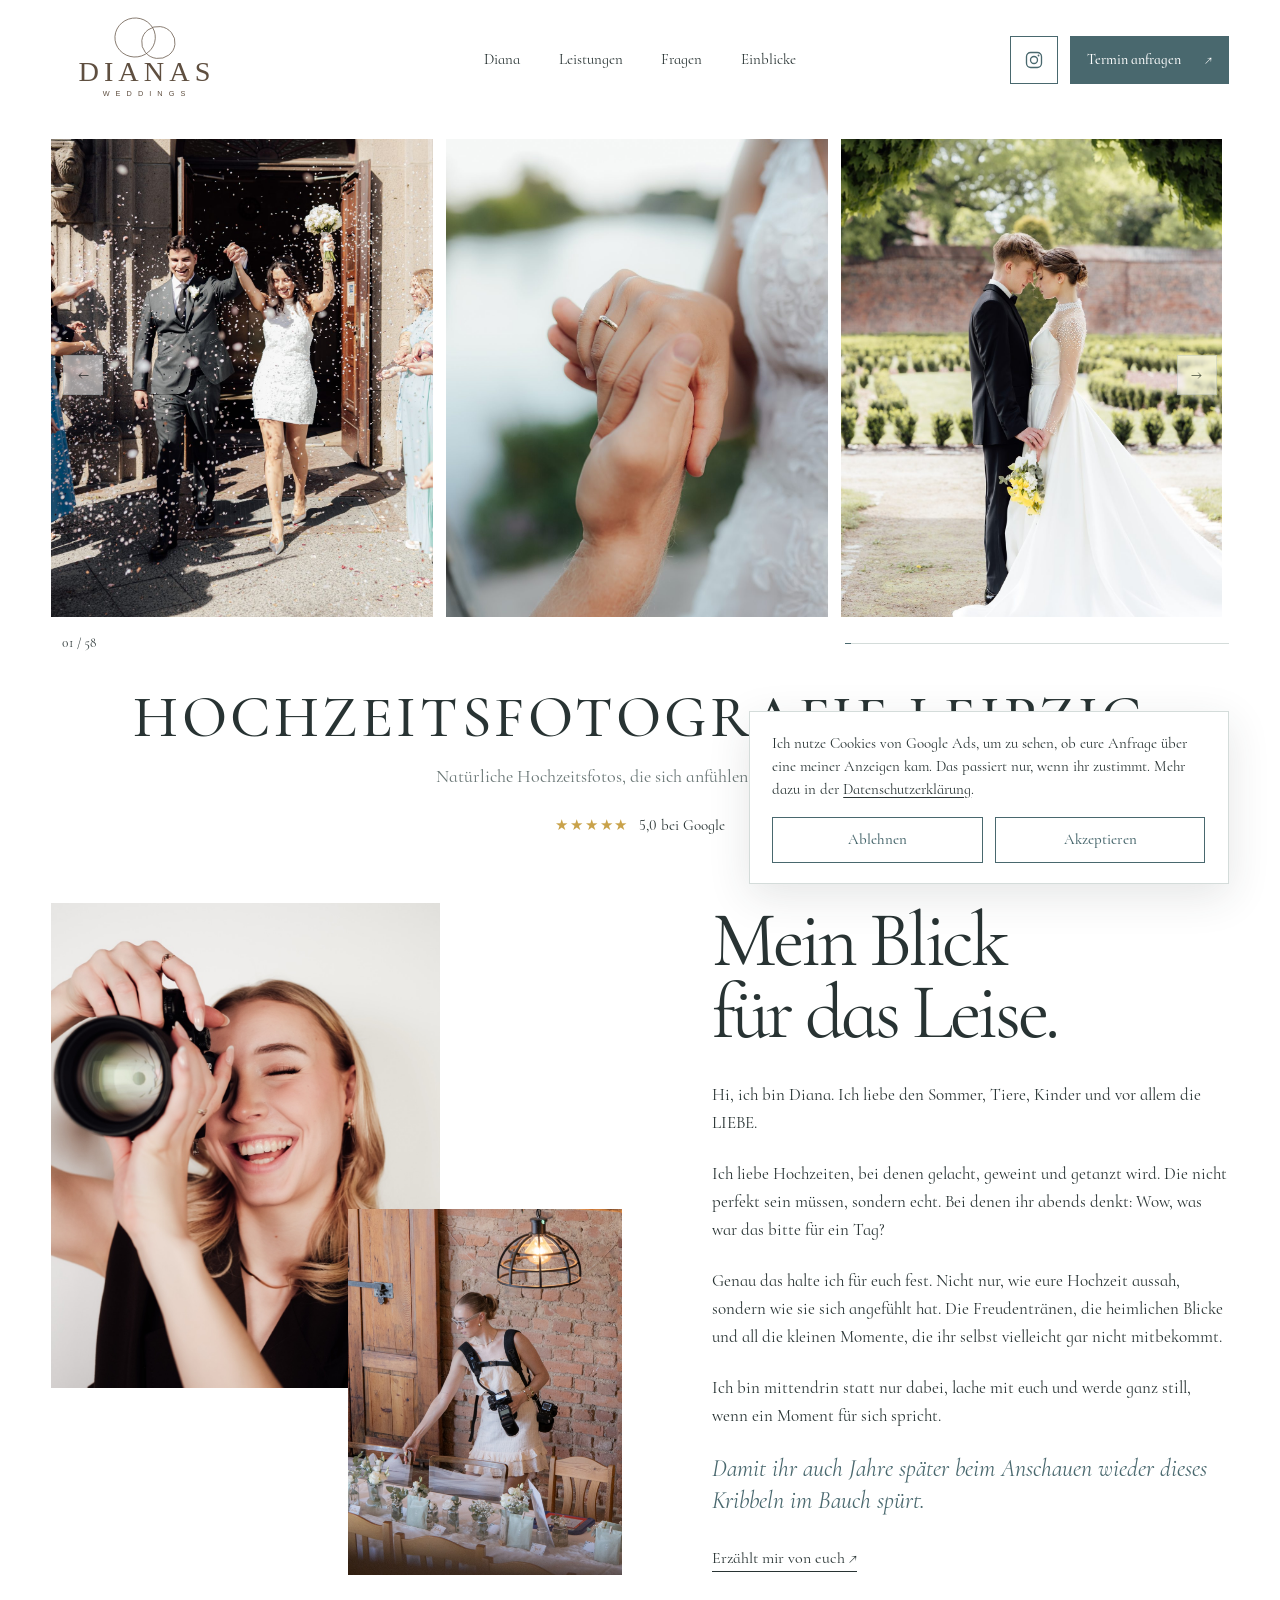
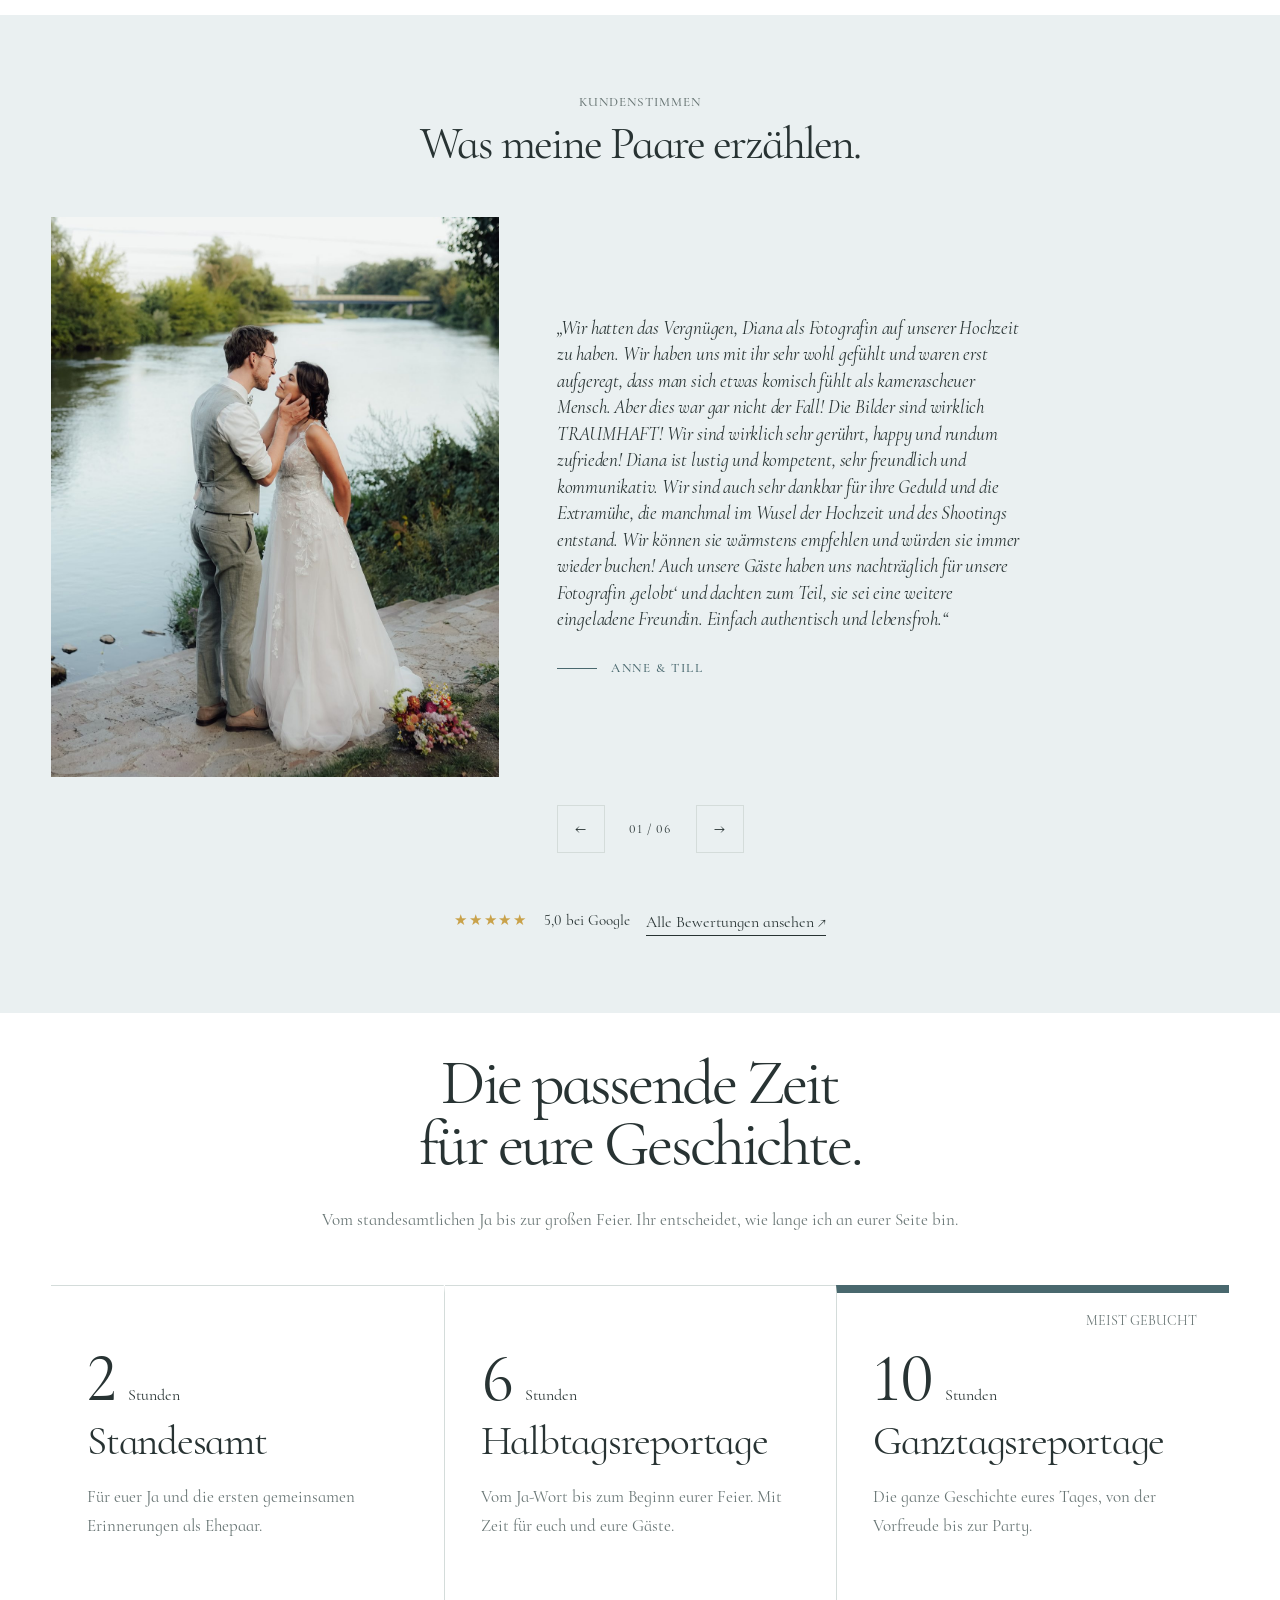
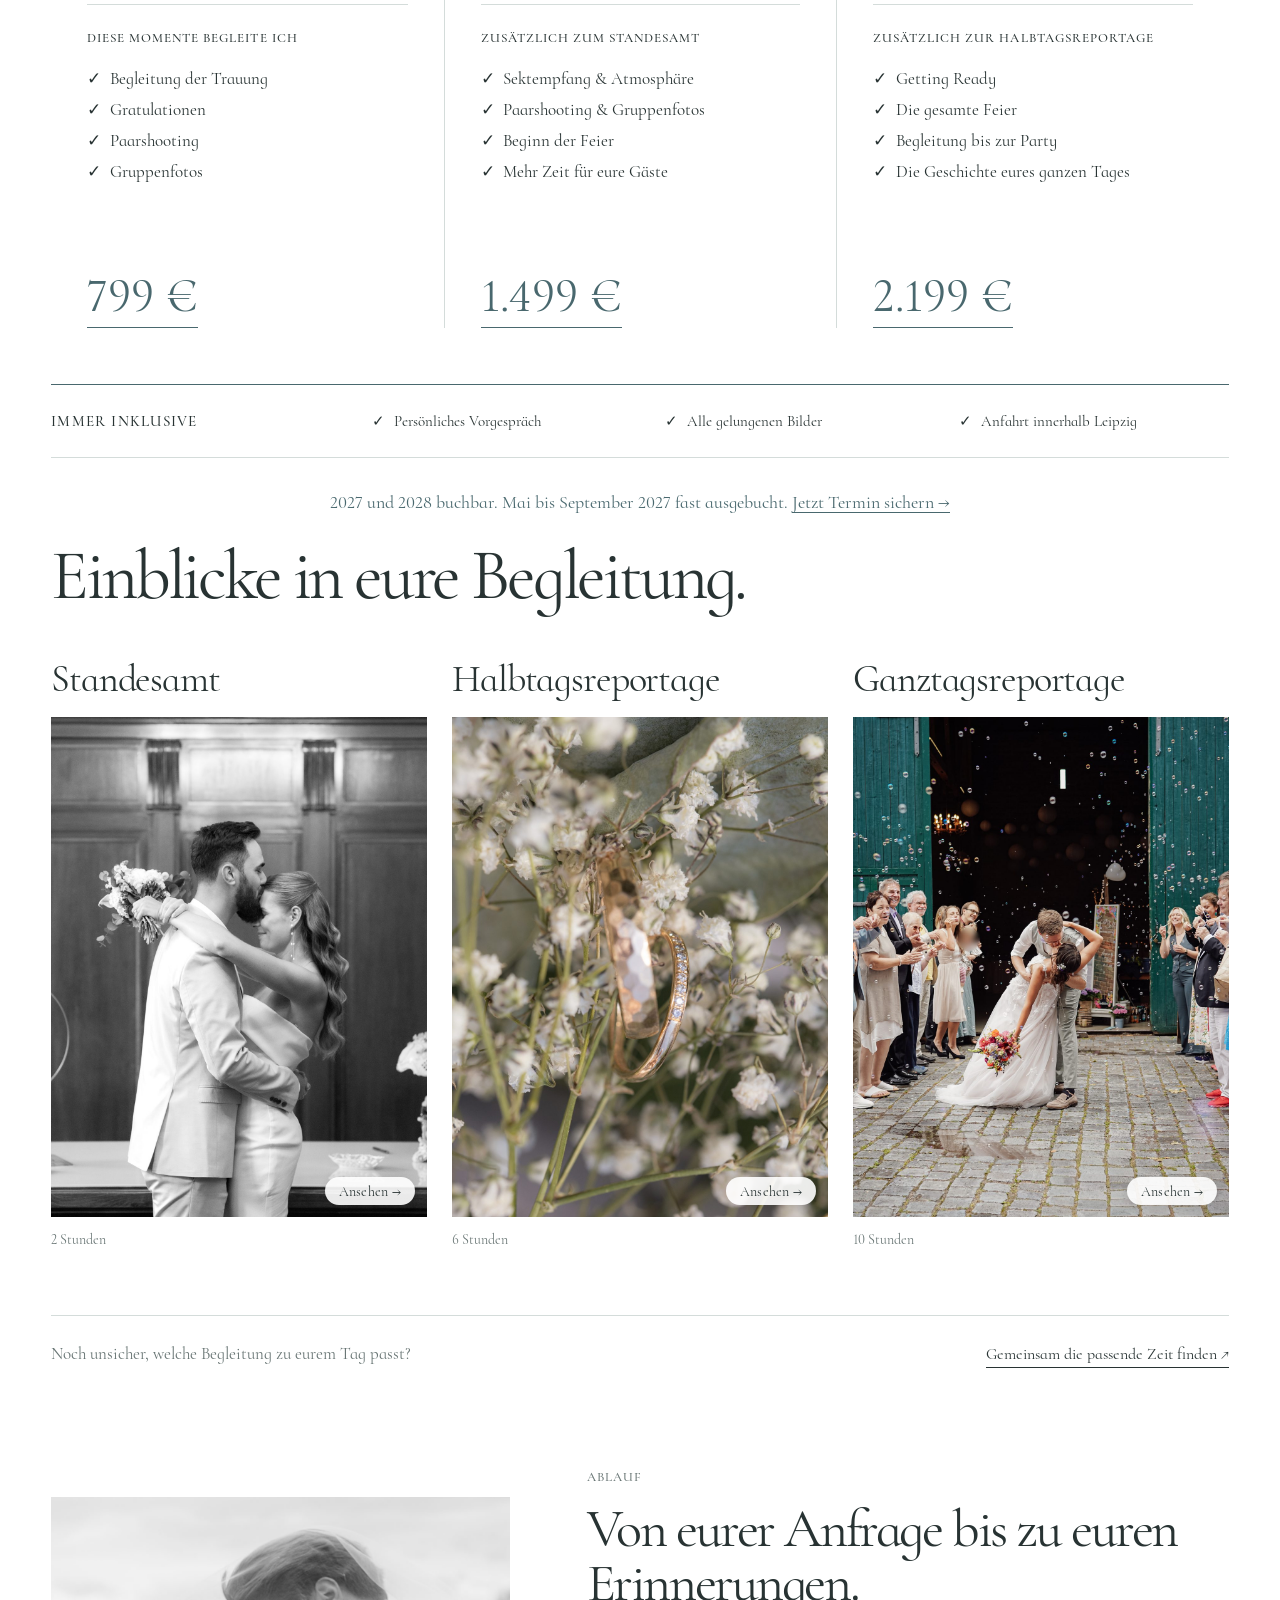
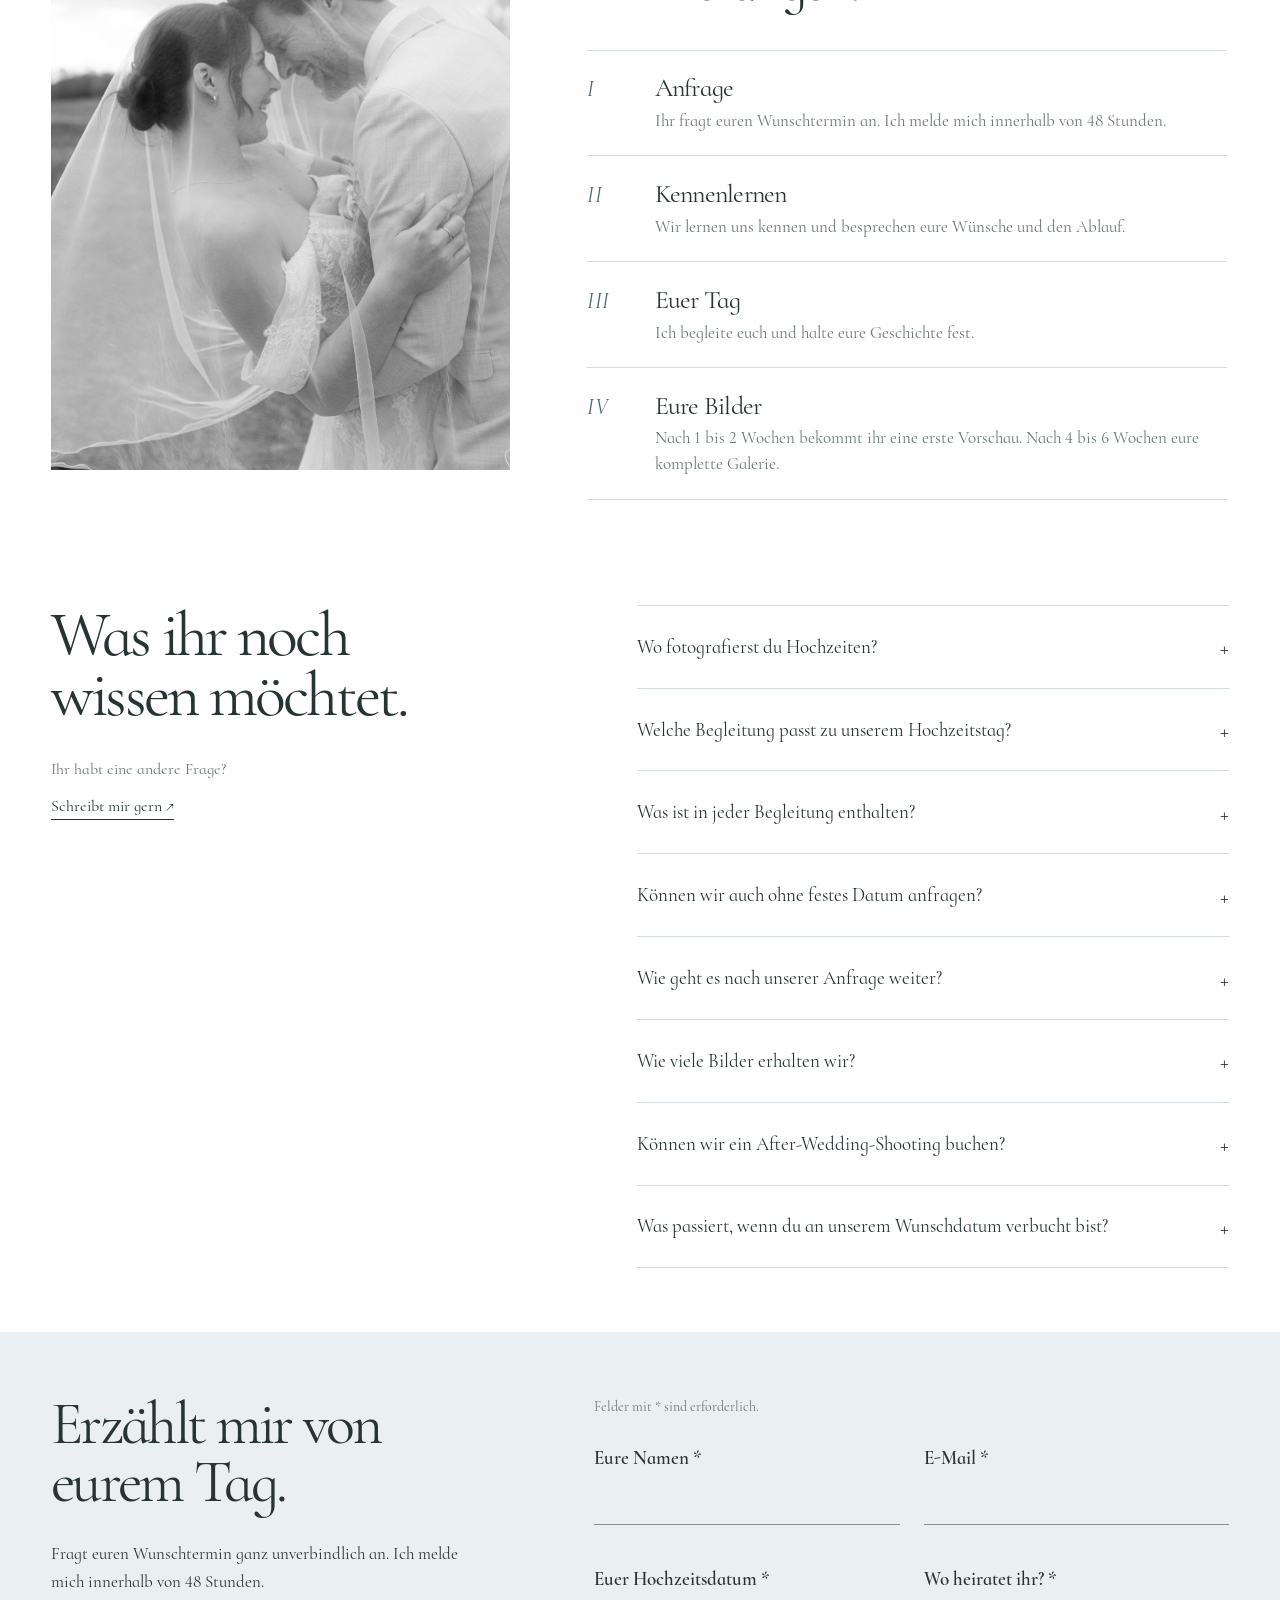
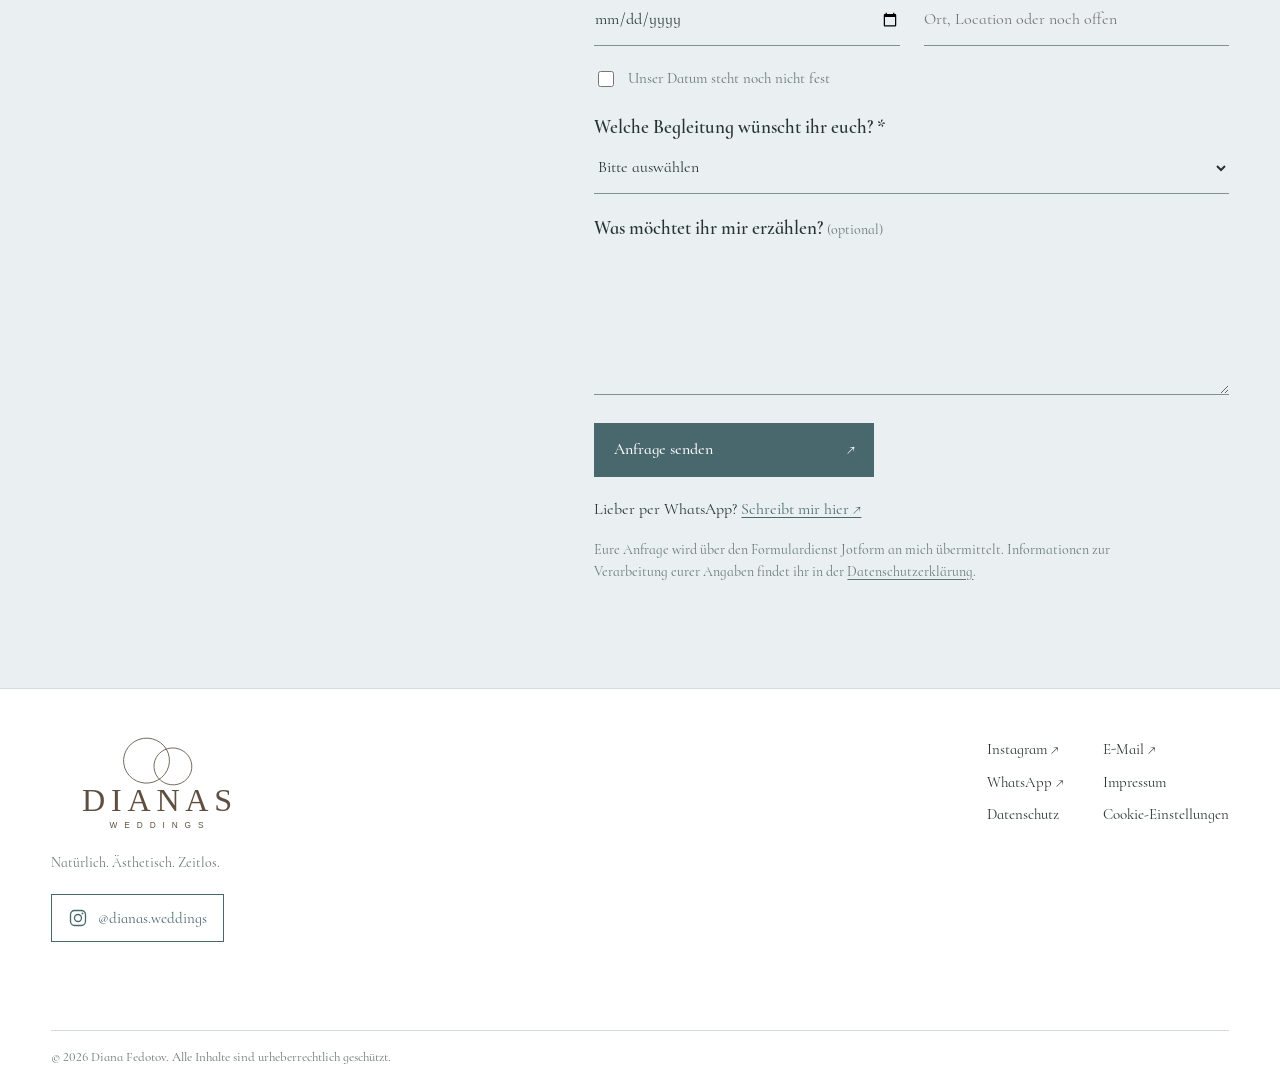
==== index.html @ 4764c7bb "Neuer Bereich: Ablauf in vier Schritten mit Foto Co-Authored-By: Claude Opus 5.5 <noreply@anthropic." ====
<!doctype html>
<html lang="de">
  <head>
    <meta charset="UTF-8" />
    <meta name="viewport" content="width=device-width, initial-scale=1.0" />
    <meta
      name="description"
      content="Hochzeitsfotografin in Leipzig: natürliche, emotionale Hochzeitsreportagen vom Standesamt bis zur Ganztagsbegleitung. Jetzt freien Termin anfragen."
    />
    <meta name="theme-color" content="#ffffff" />
    <title>Dianas Weddings | Hochzeitsfotografie Leipzig</title>
    <link rel="canonical" href="https://dianasweddings.de/" />
    <meta property="og:type" content="website" />
    <meta property="og:locale" content="de_DE" />
    <meta property="og:site_name" content="Dianas Weddings" />
    <meta property="og:title" content="Dianas Weddings | Hochzeitsfotografie Leipzig" />
    <meta property="og:description" content="Hochzeitsfotografin in Leipzig: natürliche, emotionale Hochzeitsreportagen vom Standesamt bis zur Ganztagsbegleitung. Jetzt freien Termin anfragen." />
    <meta property="og:url" content="https://dianasweddings.de/" />
    <meta property="og:image" content="https://dianasweddings.de/Samples/web/vorschau-diana-kamera.jpg" />
    <meta property="og:image:width" content="1066" />
    <meta property="og:image:height" content="1066" />
    <meta property="og:image:alt" content="Diana lachend mit ihrer Kamera" />
    <link rel="icon" type="image/png" href="favicon.png" />
    <link rel="preload" href="fonts/CormorantInfant-Regular.woff2" as="font" type="font/woff2" crossorigin />
    <link rel="stylesheet" href="styles.css?v=20261112-14" />
    <script src="consent.js?v=20261019-1" defer></script>
    <script src="script.js?v=20261020-1" defer></script>
    <script type="application/ld+json">
      {
        "@context": "https://schema.org",
        "@type": "ProfessionalService",
        "name": "Dianas Weddings",
        "description": "Hochzeitsfotografie in Leipzig, deutschlandweit und europaweit",
        "url": "https://dianasweddings.de/",
        "image": "https://dianasweddings.de/Samples/web/vorschau-diana-kamera.jpg",
        "logo": "https://dianasweddings.de/logo-dianas-weddings.png",
        "priceRange": "799 € – 2.199 €",
        "areaServed": [
          { "@type": "City", "name": "Leipzig" },
          { "@type": "Country", "name": "Deutschland" }
        ],
        "address": { "@type": "PostalAddress", "addressLocality": "Leipzig", "addressCountry": "DE" },
        "sameAs": ["https://www.instagram.com/dianas.weddings/", "https://maps.google.com/?cid=4846413904863420435"]
      }
    </script>
  </head>
  <body>
    <a class="skip-link" href="#main">Zum Inhalt springen</a>

    <header class="site-header" data-header>
      <a class="wordmark" href="#start" aria-label="Dianas Weddings, Startseite">
        <img class="brand-logo" src="logo-dianas.svg?v=20260918-2" alt="Dianas Weddings" />
      </a>

      <nav class="desktop-nav" aria-label="Hauptnavigation">
        <a href="#diana">Diana</a>
        <a href="#begleitung">Leistungen</a>
        <a href="#fragen">Fragen</a>
        <a href="#einblicke">Einblicke</a>
      </nav>

      <div class="header-actions">
        <a class="instagram-button" href="https://www.instagram.com/dianas.weddings/" target="_blank" rel="noreferrer" aria-label="Dianas Weddings auf Instagram">
          <svg viewBox="0 0 24 24" width="20" height="20" aria-hidden="true" focusable="false"><rect x="3" y="3" width="18" height="18" rx="5" fill="none" stroke="currentColor" stroke-width="1.6"/><circle cx="12" cy="12" r="4.2" fill="none" stroke="currentColor" stroke-width="1.6"/><circle cx="17.4" cy="6.6" r="1.1" fill="currentColor"/></svg>
        </a>
        <a class="header-cta" href="#anfrage">Termin anfragen <span aria-hidden="true">↗</span></a>
      </div>

      <button
        class="menu-toggle"
        type="button"
        aria-expanded="false"
        aria-controls="mobile-menu"
        data-menu-toggle
      >
        <span class="menu-toggle__label">Menü</span>
        <span class="menu-toggle__icon" aria-hidden="true"></span>
      </button>

      <nav class="mobile-menu" id="mobile-menu" aria-label="Mobile Navigation" data-mobile-menu>
        <a href="#diana">Diana</a>
        <a href="#begleitung">Leistungen</a>
        <a href="#fragen">Fragen</a>
        <a href="#einblicke">Einblicke</a>
        <a href="#anfrage">Termin anfragen</a>
        <a class="instagram-button instagram-button--menu" href="https://www.instagram.com/dianas.weddings/" target="_blank" rel="noreferrer">
          <svg viewBox="0 0 24 24" width="20" height="20" aria-hidden="true" focusable="false"><rect x="3" y="3" width="18" height="18" rx="5" fill="none" stroke="currentColor" stroke-width="1.6"/><circle cx="12" cy="12" r="4.2" fill="none" stroke="currentColor" stroke-width="1.6"/><circle cx="17.4" cy="6.6" r="1.1" fill="currentColor"/></svg>
          <span>Instagram</span>
        </a>
      </nav>
    </header>

    <main id="main">
      <section class="portfolio-intro section" id="start" aria-labelledby="page-title">
        <div
          class="portfolio-slider"
          id="fotografien"
          role="region"
          aria-roledescription="Karussell"
          aria-label="Ausgewählte Hochzeitsreportagen"
          data-slider
        >
          <p class="sr-only" id="portfolio-instructions">
            Die Galerie läuft automatisch und kann mit Trackpad, Maus oder Wischgeste horizontal bewegt werden.
          </p>
          <div class="portfolio-track" tabindex="0" aria-describedby="portfolio-instructions" data-slider-track>
            <article class="portfolio-slide" aria-label="1 von 58" data-slide>
              <img
                class="site-image"
                src="Samples/web/DSC00597.jpg"
                alt="Ein Brautpaar läuft lachend durch einen Konfettiregen"
                width="1200"
                height="1800"
                fetchpriority="high"
              />
            </article>

            <article class="portfolio-slide" aria-label="2 von 58" data-slide>
              <img
                class="site-image"
                src="Samples/web/DSC05236.jpg"
                alt="Ein Brautpaar hält sich am Fluss an den Händen"
                width="1200"
                height="1800"
                loading="lazy"
              />
            </article>

            <article class="portfolio-slide" aria-label="3 von 58" data-slide>
              <img
                class="site-image"
                src="Samples/web/_DSC2449-7.jpg"
                alt="Ein Brautpaar lehnt Stirn an Stirn in einem Schlossgarten"
                width="1200"
                height="1800"
                loading="lazy"
              />
            </article>

            <article class="portfolio-slide" aria-label="4 von 58" data-slide>
              <img
                class="site-image"
                src="Samples/web/DSC00811-4.jpg"
                alt="Ein Bräutigam steckt seiner Braut den Ring an"
                width="1200"
                height="1800"
                loading="lazy"
              />
            </article>

            <article class="portfolio-slide" aria-label="5 von 58" data-slide>
              <img
                class="site-image"
                src="Samples/web/DSC03450.jpg"
                alt="Brautstrauß, Schuhe, Ringe und Papeterie sind liebevoll arrangiert"
                width="1200"
                height="1800"
                loading="lazy"
              />
            </article>

            <article class="portfolio-slide" aria-label="6 von 58" data-slide>
              <img
                class="site-image"
                src="Samples/web/DSC05108-5.jpg"
                alt="Ein Brautpaar küsst sich unter dem Schleier"
                width="675"
                height="1013"
                loading="lazy"
              />
            </article>

            <article class="portfolio-slide" aria-label="7 von 58" data-slide>
              <img
                class="site-image"
                src="Samples/web/DSC05496.jpg"
                alt="Eine gerührte Freundin umarmt das Brautpaar nach der Trauung"
                width="1200"
                height="1800"
                loading="lazy"
              />
            </article>

            <article class="portfolio-slide" aria-label="8 von 58" data-slide>
              <img
                class="site-image"
                src="Samples/web/_DSC2610-7.jpg"
                alt="Die Hände eines Brautpaars berühren sich vor einem grünen Garten"
                width="1800"
                height="1200"
                loading="lazy"
              />
            </article>

            <article class="portfolio-slide" aria-label="9 von 58" data-slide>
              <img
                class="site-image"
                src="Samples/web/DSC03006.jpg"
                alt="Ein Brautpaar küsst sich vor einer grünen Scheune zwischen Gästen und Seifenblasen"
                width="1200"
                height="1800"
                loading="lazy"
              />
            </article>

            <article class="portfolio-slide" aria-label="10 von 58" data-slide>
              <img
                class="site-image"
                src="Samples/web/DSC00693-4.jpg"
                alt="Eine Braut sitzt mit buntem Strauß am See vor einem kleinen Tempel"
                width="1200"
                height="1800"
                loading="lazy"
              />
            </article>

            <article class="portfolio-slide" aria-label="11 von 58" data-slide>
              <img
                class="site-image"
                src="Samples/web/DSC04681-2.jpg"
                alt="Ein Brautpaar umarmt sich innig im Trauzimmer"
                width="1200"
                height="1800"
                loading="lazy"
              />
            </article>

            <article class="portfolio-slide" aria-label="12 von 58" data-slide>
              <img
                class="site-image"
                src="Samples/web/DSC04805-5.jpg"
                alt="Ein Brautpaar ruht neben einem Flügel in einem hellen Saal"
                width="1200"
                height="1800"
                loading="lazy"
              />
            </article>

            <article class="portfolio-slide" aria-label="13 von 58" data-slide>
              <img
                class="site-image"
                src="Samples/web/DSC01222.jpg"
                alt="Die Hände eines Brautpaars mit Ringen und Brautstrauß"
                width="1200"
                height="1800"
                loading="lazy"
              />
            </article>

            <article class="portfolio-slide" aria-label="14 von 58" data-slide>
              <img
                class="site-image"
                src="Samples/web/DSC00547.jpg"
                alt="Ein Brautpaar kommt jubelnd die Treppe des Standesamts herunter"
                width="1200"
                height="1800"
                loading="lazy"
              />
            </article>

            <article class="portfolio-slide" aria-label="15 von 58" data-slide>
              <img
                class="site-image"
                src="Samples/web/DSC04592-2.jpg"
                alt="Die Ringschatulle in einer Glasschale"
                width="1200"
                height="1800"
                loading="lazy"
              />
            </article>

            <article class="portfolio-slide" aria-label="16 von 58" data-slide>
              <img
                class="site-image"
                src="Samples/web/20260724-DSC04468-3.jpg"
                alt="Eine Braut wartet lächelnd mit ihrem Strauß"
                width="1200"
                height="1800"
                loading="lazy"
              />
            </article>

            <article class="portfolio-slide" aria-label="17 von 58" data-slide>
              <img
                class="site-image"
                src="Samples/web/DSC01248.jpg"
                alt="Ein Brautpaar lacht sich Nase an Nase an"
                width="1200"
                height="1800"
                loading="lazy"
              />
            </article>

            <article class="portfolio-slide" aria-label="18 von 58" data-slide>
              <img
                class="site-image"
                src="Samples/web/20260724-DSC01009-7.jpg"
                alt="Ein Brautpaar tritt jubelnd aus dem Standesamt"
                width="1200"
                height="1800"
                loading="lazy"
              />
            </article>

            <article class="portfolio-slide" aria-label="19 von 58" data-slide>
              <img
                class="site-image"
                src="Samples/web/DSC06867.jpg"
                alt="Ein Bräutigam lacht, während ihm ein Gast die Fliege richtet"
                width="1200"
                height="1800"
                loading="lazy"
              />
            </article>

            <article class="portfolio-slide" aria-label="20 von 58" data-slide>
              <img
                class="site-image"
                src="Samples/web/DSC05578.jpg"
                alt="Freundinnen helfen der Braut beim Ankleiden"
                width="1200"
                height="1800"
                loading="lazy"
              />
            </article>

            <article class="portfolio-slide" aria-label="21 von 58" data-slide>
              <img
                class="site-image"
                src="Samples/web/DSC01163-9.jpg"
                alt="Eine Braut hält ihren Strauß hinter dem Rücken"
                width="1200"
                height="1800"
                loading="lazy"
              />
            </article>

            <article class="portfolio-slide" aria-label="22 von 58" data-slide>
              <img
                class="site-image"
                src="Samples/web/DSC05186.jpg"
                alt="Ein Brautpaar steht sich am Flussufer vertraut gegenüber"
                width="1200"
                height="1800"
                loading="lazy"
              />
            </article>

            <article class="portfolio-slide" aria-label="23 von 58" data-slide>
              <img
                class="site-image"
                src="Samples/web/DSC01071-3.jpg"
                alt="Die Hände eines Brautpaars mit Eheringen"
                width="1800"
                height="1200"
                loading="lazy"
              />
            </article>

            <article class="portfolio-slide" aria-label="24 von 58" data-slide>
              <img
                class="site-image"
                src="Samples/web/DSC00927-5.jpg"
                alt="Ein Brautpaar umarmt sich unter dem Schleier vor einem Schloss"
                width="1200"
                height="1800"
                loading="lazy"
              />
            </article>

            <article class="portfolio-slide" aria-label="25 von 58" data-slide>
              <img
                class="site-image"
                src="Samples/web/DSC05278.jpg"
                alt="Eine Braut umarmt ihren Bräutigam lachend von hinten"
                width="1200"
                height="1800"
                loading="lazy"
              />
            </article>

            <article class="portfolio-slide" aria-label="26 von 58" data-slide>
              <img
                class="site-image"
                src="Samples/web/DSC00765.jpg"
                alt="Eine Braut hält ihren weißen Rosenstrauß"
                width="1200"
                height="1800"
                loading="lazy"
              />
            </article>

            <article class="portfolio-slide" aria-label="27 von 58" data-slide>
              <img
                class="site-image"
                src="Samples/web/DSC05010.jpg"
                alt="Ein Brautpaar dreht sich lachend auf einer Wiese"
                width="1200"
                height="1800"
                loading="lazy"
              />
            </article>

            <article class="portfolio-slide" aria-label="28 von 58" data-slide>
              <img
                class="site-image"
                src="Samples/web/DSC04534-9.jpg"
                alt="Eine Braut hält ihren Blumenstrauß still unter dem Schleier"
                width="1200"
                height="1800"
                loading="lazy"
              />
            </article>

            <article class="portfolio-slide" aria-label="29 von 58" data-slide>
              <img
                class="site-image"
                src="Samples/web/DSC00616.jpg"
                alt="Ein Brautpaar küsst sich im Konfettiregen vor dem Standesamt"
                width="1200"
                height="1800"
                loading="lazy"
              />
            </article>

            <article class="portfolio-slide" aria-label="30 von 58" data-slide>
              <img
                class="site-image"
                src="Samples/web/0F9A8605.jpg"
                alt="Eheringe zwischen zarten Schleierkrautblüten"
                width="1200"
                height="1800"
                loading="lazy"
              />
            </article>

            <article class="portfolio-slide" aria-label="31 von 58" data-slide>
              <img
                class="site-image"
                src="Samples/web/DSC00975-2.jpg"
                alt="Ein Brautpaar kommt Hand in Hand eine Treppe herunter"
                width="1200"
                height="1800"
                loading="lazy"
              />
            </article>

            <article class="portfolio-slide" aria-label="32 von 58" data-slide>
              <img
                class="site-image"
                src="Samples/web/DSC05501.jpg"
                alt="Das Brautkleid hängt unter einer Pergola"
                width="1200"
                height="1800"
                loading="lazy"
              />
            </article>

            <article class="portfolio-slide" aria-label="33 von 58" data-slide>
              <img
                class="site-image"
                src="Samples/web/DSC04793-7.jpg"
                alt="Ein Brautpaar lehnt Rücken an Rücken am Fenster"
                width="1200"
                height="1800"
                loading="lazy"
              />
            </article>

            <article class="portfolio-slide" aria-label="34 von 58" data-slide>
              <img
                class="site-image"
                src="Samples/web/_DSC2409-5.jpg"
                alt="Eine Braut hält ihren gelben Strauß hinter dem Rücken des Bräutigams"
                width="1800"
                height="1200"
                loading="lazy"
              />
            </article>

            <article class="portfolio-slide" aria-label="35 von 58" data-slide>
              <img
                class="site-image"
                src="Samples/web/DSC03811.jpg"
                alt="Ein Brautpaar steht still inmitten vorbeilaufender Gäste"
                width="1200"
                height="1800"
                loading="lazy"
              />
            </article>

            <article class="portfolio-slide" aria-label="36 von 58" data-slide>
              <img
                class="site-image"
                src="Samples/web/DSC04681-2.jpg"
                alt="Die Braut betritt das Trauzimmer, der Bräutigam wartet"
                width="1200"
                height="1800"
                loading="lazy"
              />
            </article>

            <article class="portfolio-slide" aria-label="37 von 58" data-slide>
              <img
                class="site-image"
                src="Samples/web/DSC05224-7.jpg"
                alt="Ein Bräutigam hebt seine Braut zu einem Kuss hoch"
                width="1200"
                height="1800"
                loading="lazy"
              />
            </article>

            <article class="portfolio-slide" aria-label="38 von 58" data-slide>
              <img
                class="site-image"
                src="Samples/web/DSC00314.jpg"
                alt="Zwei Eheringe in einer Schatulle"
                width="1200"
                height="1800"
                loading="lazy"
              />
            </article>

            <article class="portfolio-slide" aria-label="39 von 58" data-slide>
              <img
                class="site-image"
                src="Samples/web/DSC05638.jpg"
                alt="Eine Braut betrachtet sich lächelnd im Spiegel"
                width="1200"
                height="1800"
                loading="lazy"
              />
            </article>

            <article class="portfolio-slide" aria-label="40 von 58" data-slide>
              <img
                class="site-image"
                src="Samples/web/DSC05521-9.jpg"
                alt="Ein Brautpaar läuft lachend über ein Feld"
                width="1200"
                height="1800"
                loading="lazy"
              />
            </article>

            <article class="portfolio-slide" aria-label="41 von 58" data-slide>
              <img
                class="site-image"
                src="Samples/web/DSC04549.jpg"
                alt="Ein Brautpaar liegt lachend zwischen Blumen"
                width="1200"
                height="1800"
                loading="lazy"
              />
            </article>

            <article class="portfolio-slide" aria-label="42 von 58" data-slide>
              <img
                class="site-image"
                src="Samples/web/DSC05332-6.jpg"
                alt="Ein weißer Brautstrauß in einer Vase auf dem Schleier"
                width="1200"
                height="1800"
                loading="lazy"
              />
            </article>

            <article class="portfolio-slide" aria-label="43 von 58" data-slide>
              <img
                class="site-image"
                src="Samples/web/_DSC2092-7.jpg"
                alt="Ein Brautpaar steht sich auf einer Schlossterrasse gegenüber"
                width="1200"
                height="1800"
                loading="lazy"
              />
            </article>

            <article class="portfolio-slide" aria-label="44 von 58" data-slide>
              <img
                class="site-image"
                src="Samples/web/DSC06101.jpg"
                alt="Liebevolle Details für die Braut auf einem Holztisch"
                width="1200"
                height="1800"
                loading="lazy"
              />
            </article>

            <article class="portfolio-slide" aria-label="45 von 58" data-slide>
              <img
                class="site-image"
                src="Samples/web/_DSC2237-2.jpg"
                alt="Ein Bräutigam lehnt lässig an einer Steinmauer"
                width="1200"
                height="1800"
                loading="lazy"
              />
            </article>

            <article class="portfolio-slide" aria-label="46 von 58" data-slide>
              <img
                class="site-image"
                src="Samples/web/_DSC2488-13.jpg"
                alt="Ein Brautpaar blickt vor einem Schloss in die Kamera"
                width="1200"
                height="1800"
                loading="lazy"
              />
            </article>

            <article class="portfolio-slide" aria-label="47 von 58" data-slide>
              <img
                class="site-image"
                src="Samples/web/DSC00354.jpg"
                alt="Ein Brautpaar verlässt Hand in Hand das Trauzimmer"
                width="1200"
                height="1800"
                loading="lazy"
              />
            </article>

            <article class="portfolio-slide" aria-label="48 von 58" data-slide>
              <img
                class="site-image"
                src="Samples/web/DSC04516-5.jpg"
                alt="Eine Braut steht still am Fenster eines hellen Saals"
                width="1200"
                height="1800"
                loading="lazy"
              />
            </article>

            <article class="portfolio-slide" aria-label="49 von 58" data-slide>
              <img
                class="site-image"
                src="Samples/web/DSC03006.jpg"
                alt="Ein Brautpaar küsst sich nachts im Kreis seiner Gäste und Wunderkerzen"
                width="1200"
                height="1800"
                loading="lazy"
              />
            </article>

            <article class="portfolio-slide" aria-label="50 von 58" data-slide>
              <img
                class="site-image"
                src="Samples/web/DSC01115.jpg"
                alt="Ein Brautpaar küsst sich, die Braut hält den Strauß in die Höhe"
                width="1200"
                height="1800"
                loading="lazy"
              />
            </article>

            <article class="portfolio-slide" aria-label="51 von 58" data-slide>
              <img
                class="site-image"
                src="Samples/web/DSC00954-10.jpg"
                alt="Ein Brautpaar blickt unter dem Schleier in die Kamera"
                width="1200"
                height="1800"
                loading="lazy"
              />
            </article>

            <article class="portfolio-slide" aria-label="52 von 58" data-slide>
              <img
                class="site-image"
                src="Samples/web/DSC05167-5.jpg"
                alt="Ein Bräutigam lächelt auf einer Wiese in die Kamera"
                width="1200"
                height="1800"
                loading="lazy"
              />
            </article>

            <article class="portfolio-slide" aria-label="53 von 58" data-slide>
              <img
                class="site-image"
                src="Samples/web/DSC05097.jpg"
                alt="Ein Bräutigam lässt seine Braut auf einer Wiese nach hinten sinken"
                width="1200"
                height="1800"
                loading="lazy"
              />
            </article>

            <article class="portfolio-slide" aria-label="54 von 58" data-slide>
              <img
                class="site-image"
                src="Samples/web/DSC02647-2.jpg"
                alt="Ein Bräutigam steckt seiner Braut den Ring an"
                width="1200"
                height="1800"
                loading="lazy"
              />
            </article>

            <article class="portfolio-slide" aria-label="55 von 58" data-slide>
              <img
                class="site-image"
                src="Samples/web/DSC00882.jpg"
                alt="Eine Braut feiert ausgelassen mit ihren Freundinnen"
                width="1200"
                height="1800"
                loading="lazy"
              />
            </article>

            <article class="portfolio-slide" aria-label="56 von 58" data-slide>
              <img
                class="site-image"
                src="Samples/web/DSC00428-3.jpg"
                alt="Eine Braut lehnt mit buntem Strauß lächelnd an einer Wand"
                width="1200"
                height="1800"
                loading="lazy"
              />
            </article>

            <article class="portfolio-slide" aria-label="57 von 58" data-slide>
              <img
                class="site-image"
                src="Samples/web/DSC05308.jpg"
                alt="Ein Brautpaar küsst sich vor einer Lichterwand"
                width="1200"
                height="1800"
                loading="lazy"
              />
            </article>

            <article class="portfolio-slide" aria-label="58 von 58" data-slide>
              <img
                class="site-image"
                src="Samples/web/DSC05468-8.jpg"
                alt="Ein Brautpaar lehnt Stirn an Stirn unter dem Schleier"
                width="1200"
                height="1800"
                loading="lazy"
              />
            </article>
          </div>

          <div class="slider-meta">
            <div class="slider-controls">
              <button type="button" aria-label="Vorheriges Bild" data-slider-prev>←</button>
              <span data-slider-count>01 / 58</span>
              <button type="button" aria-label="Nächstes Bild" data-slider-next>→</button>
            </div>
            <div class="slider-progress" aria-hidden="true"><span data-slider-progress></span></div>
          </div>
        </div>

        <div class="portfolio-intro__row">
          <h1 id="page-title">Hochzeitsfotografie Leipzig</h1>
          <p class="portfolio-intro__lead">Natürliche Hochzeitsfotos, die sich anfühlen wie euer Tag.</p>
          <div class="portfolio-intro__actions">
            <a class="portfolio-intro__rating" href="https://maps.google.com/?cid=4846413904863420435" target="_blank" rel="noopener">
              <span class="testimonials__stars" aria-hidden="true">★★★★★</span>
              <span>5,0 bei Google</span>
            </a>
          </div>
        </div>
      </section>

      <section class="about section" id="diana" aria-labelledby="about-title">
        <div class="about__images" aria-label="Diana bei ihrer Arbeit">
          <figure class="about__portrait">
            <img
              class="site-image"
              src="Samples/web/diana-kamera.jpg"
              alt="Diana lacht hinter ihrer Kamera"
              width="1066"
              height="1600"
              loading="lazy"
            />
          </figure>
          <figure class="about__moment">
            <img
              class="site-image"
              src="Samples/web/0F9A8510.jpg"
              alt="Diana arbeitet mit zwei Kameras an einer Hochzeitstafel"
              width="1066"
              height="1600"
              loading="lazy"
            />
          </figure>
        </div>

        <div class="about__copy">
          <h2 id="about-title">Mein Blick<br />für&nbsp;das&nbsp;Leise.</h2>
          <p>
            Hi, ich bin Diana. Ich liebe den Sommer, Tiere, Kinder und vor allem die LIEBE.
          </p>
          <p>
            Ich liebe Hochzeiten, bei denen gelacht, geweint und getanzt wird. Die nicht perfekt sein müssen, sondern echt. Bei denen ihr abends denkt: Wow, was war das bitte für ein Tag?
          </p>
          <p>
            Genau das halte ich für euch fest. Nicht nur, wie eure Hochzeit aussah, sondern wie sie sich angefühlt hat. Die Freudentränen, die heimlichen Blicke und all die kleinen Momente, die ihr selbst vielleicht gar nicht mitbekommt.
          </p>
          <p>
            Ich bin mittendrin statt nur dabei, lache mit euch und werde ganz still, wenn ein Moment für sich spricht.
          </p>
          <p class="about__highlight">
            Damit ihr auch Jahre später beim Anschauen wieder dieses Kribbeln im Bauch spürt.
          </p>
          <a class="text-link" href="#anfrage">Erzählt mir von euch ↗</a>
        </div>
      </section>

      <section class="testimonials" aria-labelledby="testimonials-title" data-testimonials>
        <div class="testimonials__heading">
          <p class="eyebrow">Kundenstimmen</p>
          <h2 id="testimonials-title">Was meine Paare erzählen.</h2>
        </div>

        <div class="testimonial-stage" aria-live="polite">
          <blockquote class="testimonial is-active" data-testimonial>
            <img class="testimonial__image testimonial__image--bottom" src="Samples/web/DSC05186.jpg" alt="Anne und Till an ihrem Hochzeitstag am Fluss" width="1066" height="1600" loading="lazy" />
            <div class="testimonial__copy">
              <p>
                „Wir hatten das Vergnügen, Diana als Fotografin auf unserer Hochzeit zu haben. Wir haben uns mit ihr sehr wohl gefühlt und waren erst aufgeregt, dass man sich etwas komisch fühlt als kamerascheuer Mensch. Aber dies war gar nicht der Fall! Die Bilder sind wirklich TRAUMHAFT! Wir sind wirklich sehr gerührt, happy und rundum zufrieden! Diana ist lustig und kompetent, sehr freundlich und kommunikativ. Wir sind auch sehr dankbar für ihre Geduld und die Extramühe, die manchmal im Wusel der Hochzeit und des Shootings entstand. Wir können sie wärmstens empfehlen und würden sie immer wieder buchen! Auch unsere Gäste haben uns nachträglich für unsere Fotografin ‚gelobt‘ und dachten zum Teil, sie sei eine weitere eingeladene Freundin. Einfach authentisch und lebensfroh.“
              </p>
              <footer>
                <strong>Anne &amp; Till</strong>
              </footer>
            </div>
          </blockquote>

          <blockquote class="testimonial" data-testimonial hidden>
            <img class="testimonial__image" src="Samples/web/sandra-marco-kuss.jpg" alt="Sandra und Marco küssen sich vor dem Eingang, die Braut hält den Strauß in die Luft" width="1200" height="1800" loading="lazy" />
            <div class="testimonial__copy">
              <p>
                „Diana hat unsere standesamtliche Trauung im letzten Sommer begleitet. Angefangen vom ‚Getting Ready‘ von mir und meiner Mama und dem ‚First Look‘ mit Oma und Papa (hier hatten wir beim Fotos ansehen Tränen in den Augen – die Emotionen wurden perfekt eingefangen) war Diana unglaublich professionell und nimmt mit ihrer ruhigen und unfassbar lieben Art selbst der nervösesten Braut die Aufregung. Bei der anschließenden Trauung und dem Sektempfang war Diana sehr aufmerksam, aber dennoch zurückhaltend, so dass man kaum bemerkte, dass sie da war. Das Paarshooting war der perfekte Abschluss, wobei wir im Vorfeld eigene Wünsche einbringen konnten, Diana währenddessen aber noch viele tolle Ideen hatte, so dass wir wunderschöne und rundum gelungene Hochzeitsfotos haben.“
              </p>
              <footer>
                <strong>Sandra &amp; Marco</strong>
              </footer>
            </div>
          </blockquote>

          <blockquote class="testimonial" data-testimonial hidden>
            <img class="testimonial__image" src="Samples/web/katrin-dirk-tanz.jpg" alt="Katrin und Dirk tanzen zwischen weißen Säulen im Park" width="1200" height="1800" loading="lazy" />
            <div class="testimonial__copy">
              <p>
                „Wir sind sehr glücklich, dass wir Diana als unsere Hochzeitsfotografin gefunden haben und hätten uns keine bessere Begleitung wünschen können. Sie war professionell, hielt sich dezent im Hintergrund und war dennoch in den richtigen Momenten immer zur Stelle. Jedes wichtige Detail wurde liebevoll festgehalten. Sie hat beim Hochzeitsshooting eine unglaublich entspannte Atmosphäre geschaffen, sodass wir uns vor der Kamera sofort wohlgefühlt haben. Die Bilder sind wunderschön, authentisch und fangen die Emotionen unseres Tages perfekt ein und haben unsere Erwartungen übertroffen, absolute Herzensempfehlung! Vielen Dank für diese wundervollen Erinnerungen, liebe Diana!“
              </p>
              <footer>
                <strong>Katrin &amp; Dirk</strong>
              </footer>
            </div>
          </blockquote>

          <blockquote class="testimonial" data-testimonial hidden>
            <img class="testimonial__image" src="Samples/web/isabel-florian-ringe.jpg" alt="Hände von Isabel und Florian mit Eheringen auf dem Brautstrauß" width="1200" height="1800" loading="lazy" />
            <div class="testimonial__copy">
              <p>
                „Wir sind unglaublich glücklich, dass wir unsere Hochzeitsfotografin an unserem großen Tag an unserer Seite hatten! Von der ersten Kontaktaufnahme bis zur Übergabe der wunderschönen Bilder war alles absolut professionell, herzlich und unkompliziert. Sie hat es geschafft, die besonderen Momente ganz natürlich einzufangen – von den kleinen emotionalen Augenblicken bis hin zur ausgelassenen Stimmung mit unseren Gästen. Die Fotos sind wunderschön geworden und lassen uns unseren Hochzeitstag jedes Mal aufs Neue erleben. Vielen Dank für deine tolle Arbeit, deine Ruhe und dein Gespür für die richtigen Momente. Wir würden dich jederzeit wieder buchen und können dich von Herzen weiterempfehlen!“
              </p>
              <footer>
                <strong>Isabel &amp; Florian</strong>
              </footer>
            </div>
          </blockquote>

          <blockquote class="testimonial" data-testimonial hidden>
            <img class="testimonial__image testimonial__image--bottom" src="Samples/web/vi-fionn-brunnen.jpg" alt="Vi und Fionn vor einer Wasserfontäne im Park" width="1200" height="1800" loading="lazy" />
            <div class="testimonial__copy">
              <p>
                „Super tolle und liebevolle Fotografin. Mein Mann und ich haben sie als unsere Hochzeitsfotografin gebucht und wir sind super zufrieden mit den Ergebnissen. Sie ist unglaublich talentiert darin, die richtigen Momente einzufangen, und auch kooperativ in Bezug auf individuelle Vorstellungen. Ich kann sie nur weiterempfehlen.“
              </p>
              <footer>
                <strong>Vi &amp; Fionn</strong>
              </footer>
            </div>
          </blockquote>

          <blockquote class="testimonial" data-testimonial hidden>
            <img class="testimonial__image" src="Samples/web/anne-nico-stuehle.jpg" alt="Weiße Stühle und Herzluftballons bei der freien Trauung von Anne und Nico" width="1200" height="1800" loading="lazy" />
            <div class="testimonial__copy">
              <p>
                „Eine ganz sympathische, tolle Fotografin. Sie hat unseren besonderen Tag mit ihrer ruhigen und sympathischen Art professionell begleitet. Die Fotos sind sehr, sehr schön geworden und wir können sie nur weiterempfehlen.“
              </p>
              <footer>
                <strong>Anne &amp; Nico</strong>
              </footer>
            </div>
          </blockquote>

          <div class="testimonial-controls">
            <button type="button" aria-label="Vorherige Kundenstimme" data-testimonial-prev>←</button>
            <span data-testimonial-count>01 / 06</span>
            <button type="button" aria-label="Nächste Kundenstimme" data-testimonial-next>→</button>
          </div>
        </div>

        <p class="testimonials__google">
          <span class="testimonials__stars" aria-hidden="true">★★★★★</span>
          <span>5,0 bei Google</span>
          <a class="text-link" href="https://maps.google.com/?cid=4846413904863420435" target="_blank" rel="noopener">Alle Bewertungen ansehen ↗</a>
        </p>
      </section>

      <section class="packages section" aria-labelledby="packages-title">
        <div class="section-heading section-heading--centered">
          <h2 id="packages-title">Die passende Zeit<br />für eure Geschichte.</h2>
          <p>Vom standesamtlichen Ja bis zur großen Feier. Ihr entscheidet, wie lange ich an eurer Seite bin.</p>
        </div>

        <div class="package-grid" id="begleitung">
          <article class="package">
            <div class="package__hours"><strong>2</strong><span>Stunden</span></div>
            <h3>Standesamt</h3>
            <p>Für euer Ja und die ersten gemeinsamen Erinnerungen als Ehepaar.</p>
            <p class="package__scope">Diese Momente begleite ich</p>
            <ul>
              <li>Begleitung der Trauung</li>
              <li>Gratulationen</li>
              <li>Paarshooting</li>
              <li>Gruppenfotos</li>
            </ul>
            <p class="package__price">799 €</p>
          </article>

          <article class="package">
            <div class="package__hours"><strong>6</strong><span>Stunden</span></div>
            <h3>Halbtags&shy;reportage</h3>
            <p>Vom Ja-Wort bis zum Beginn eurer Feier. Mit Zeit für euch und eure Gäste.</p>
            <p class="package__scope">Zusätzlich zum Standesamt</p>
            <ul>
              <li>Sektempfang &amp; Atmosphäre</li>
              <li>Paarshooting &amp; Gruppenfotos</li>
              <li>Beginn der Feier</li>
              <li>Mehr Zeit für eure Gäste</li>
            </ul>
            <p class="package__price">1.499 €</p>
          </article>

          <article class="package package--featured">
            <p class="package__label">Meist gebucht</p>
            <div class="package__hours"><strong>10</strong><span>Stunden</span></div>
            <h3>Ganztags&shy;reportage</h3>
            <p>Die ganze Geschichte eures Tages, von der Vorfreude bis zur Party.</p>
            <p class="package__scope">Zusätzlich zur Halbtagsreportage</p>
            <ul>
              <li>Getting Ready</li>
              <li>Die gesamte Feier</li>
              <li>Begleitung bis zur Party</li>
              <li>Die Geschichte eures ganzen Tages</li>
            </ul>
            <p class="package__price">2.199 €</p>
          </article>
        </div>

        <div class="packages__included" aria-label="Leistungen, die in jeder Begleitung enthalten sind">
          <strong>Immer inklusive</strong>
          <span>Persönliches Vorgespräch</span>
          <span>Alle gelungenen Bilder</span>
          <span>Anfahrt innerhalb Leipzig</span>
        </div>

        <p class="packages__availability">
          2027 und 2028 buchbar. Mai bis September&nbsp;2027 fast ausgebucht.
          <a href="#anfrage">Jetzt Termin sichern&nbsp;→</a>
        </p>

      </section>

      <section class="reportage-teasers section" id="einblicke" aria-labelledby="reportage-teasers-title">
        <div class="reportage-teasers__heading">
          <h2 id="reportage-teasers-title">Einblicke in eure Begleitung.</h2>
        </div>

        <div class="reportage-teasers__grid">
          <a class="reportage-teaser" href="einblicke.html#standesamt">
            <h3>Standesamt</h3>
            <span class="reportage-teaser__media">
              <img
                src="Samples/web/DSC04681-2.jpg"
                alt="Einblick in eine zweistündige standesamtliche Hochzeitsbegleitung"
                width="1200"
                height="1800"
                loading="lazy"
              />
              <span class="reportage-teaser__more" aria-hidden="true">Ansehen →</span>
            </span>
            <small>2 Stunden</small>
          </a>

          <a class="reportage-teaser" href="einblicke.html#halbtag">
            <h3>Halbtagsreportage</h3>
            <span class="reportage-teaser__media">
              <img
                src="Samples/web/0F9A8605.jpg"
                alt="Eheringe zwischen Schleierkraut"
                width="1200"
                height="1800"
                loading="lazy"
              />
              <span class="reportage-teaser__more" aria-hidden="true">Ansehen →</span>
            </span>
            <small>6 Stunden</small>
          </a>

          <a class="reportage-teaser" href="einblicke.html#ganztag">
            <h3>Ganztagsreportage</h3>
            <span class="reportage-teaser__media">
              <img
                src="Samples/web/DSC03006.jpg"
                alt="Einblick in eine zehnstündige Hochzeitsreportage"
                width="1200"
                height="1800"
                loading="lazy"
              />
              <span class="reportage-teaser__more" aria-hidden="true">Ansehen →</span>
            </span>
            <small>10 Stunden</small>
          </a>
        </div>

        <div class="packages__cta">
          <p>Noch unsicher, welche Begleitung zu eurem Tag passt?</p>
          <a class="text-link" href="#anfrage">Gemeinsam die passende Zeit finden ↗</a>
        </div>
      </section>

      <section class="steps section" id="ablauf" aria-labelledby="steps-title">
        <figure class="steps__image">
          <img
            class="site-image"
            src="Samples/web/DSC05468-8.jpg"
            alt="Ein Brautpaar küsst sich unter dem wehenden Schleier"
            width="1200"
            height="1800"
            loading="lazy"
          />
        </figure>

        <div class="steps__content">
          <p class="eyebrow">Ablauf</p>
          <h2 id="steps-title">Von eurer Anfrage bis zu euren Erinnerungen.</h2>

          <ol class="steps__list">
            <li>
              <span class="steps__number" aria-hidden="true">I</span>
              <div>
                <h3>Anfrage</h3>
                <p>Ihr fragt euren Wunschtermin an. Ich melde mich innerhalb von 48&nbsp;Stunden.</p>
              </div>
            </li>
            <li>
              <span class="steps__number" aria-hidden="true">II</span>
              <div>
                <h3>Kennenlernen</h3>
                <p>Wir lernen uns kennen und besprechen eure Wünsche und den Ablauf.</p>
              </div>
            </li>
            <li>
              <span class="steps__number" aria-hidden="true">III</span>
              <div>
                <h3>Euer Tag</h3>
                <p>Ich begleite euch und halte eure Geschichte fest.</p>
              </div>
            </li>
            <li>
              <span class="steps__number" aria-hidden="true">IV</span>
              <div>
                <h3>Eure Bilder</h3>
                <p>Nach 1 bis 2&nbsp;Wochen bekommt ihr eine erste Vorschau. Nach 4 bis 6&nbsp;Wochen eure komplette Galerie.</p>
              </div>
            </li>
          </ol>
        </div>
      </section>

      <section class="faq section" id="fragen" aria-labelledby="faq-title">
        <div class="faq__intro">
          <h2 id="faq-title">Was ihr noch wissen möchtet.</h2>
          <p>Ihr habt eine andere Frage?</p>
          <a class="text-link" href="#anfrage">Schreibt mir gern ↗</a>
        </div>

        <div class="accordion">
          <article class="accordion__item">
            <h3>
              <button type="button" aria-expanded="false">
                Wo fotografierst du Hochzeiten?
                <span aria-hidden="true">+</span>
              </button>
            </h3>
            <div class="accordion__panel" hidden>
              <p>Mein Ausgangspunkt ist Leipzig. Ich begleite Hochzeiten in Leipzig, deutschlandweit und europaweit. Für Feiern außerhalb Leipzigs stimmen wir Anreise und alle Details persönlich ab.</p>
              <p class="accordion__note">Beliebte Orte meiner Brautpaare: Gohliser Schlösschen, Schloss Schönefeld, Altes Rathaus Leipzig, Schloss Machern, Schloss Altranstädt, Schloss Hohenpriesnitz, Wasserschloss Podelwitz, Rittergut Störmthal, Rittergut Etzdorf, Gut Kahnsdorf, Schloss Hubertusburg, Schloss Trebsen, Cospudener See, Schloss Lichtenwalde, Schloss Albrechtsberg, Schloss Teutschenthal und Schloss Wackerbarth.</p>
            </div>
          </article>
          <article class="accordion__item">
            <h3>
              <button type="button" aria-expanded="false">
                Welche Begleitung passt zu unserem Hochzeitstag?
                <span aria-hidden="true">+</span>
              </button>
            </h3>
            <div class="accordion__panel" hidden>
              <p>Für das standesamtliche Ja gibt es die zweistündige Begleitung. Sechs Stunden erzählen zusätzlich vom Sektempfang und dem Beginn eurer Feier. Mit zehn Stunden kann ich euren Tag vom Getting Ready bis zur Party begleiten. Wenn ihr unsicher seid, finden wir eure passende Begleitung im Kennenlerngespräch.</p>
            </div>
          </article>
          <article class="accordion__item">
            <h3>
              <button type="button" aria-expanded="false">
                Was ist in jeder Begleitung enthalten?
                <span aria-hidden="true">+</span>
              </button>
            </h3>
            <div class="accordion__panel" hidden>
              <p>In jeder Begleitung sind ein Kennenlerngespräch, Beratung und Tipps für euren Hochzeitstag, alle gelungenen Bilder professionell bearbeitet und die Anfahrt innerhalb Leipzigs enthalten.</p>
            </div>
          </article>
          <article class="accordion__item">
            <h3>
              <button type="button" aria-expanded="false">
                Können wir auch ohne festes Datum anfragen?
                <span aria-hidden="true">+</span>
              </button>
            </h3>
            <div class="accordion__panel" hidden>
              <p>Auf jeden Fall. Wählt im Anfrageformular einfach aus, dass euer Datum noch nicht feststeht, und teilt mir alles mit, was ihr über Ort und Zeitraum bereits wisst.</p>
            </div>
          </article>
          <article class="accordion__item">
            <h3>
              <button type="button" aria-expanded="false">
                Wie geht es nach unserer Anfrage weiter?
                <span aria-hidden="true">+</span>
              </button>
            </h3>
            <div class="accordion__panel" hidden>
              <p>Ich melde mich innerhalb von 48&nbsp;Stunden persönlich bei euch. Anschließend lernen wir uns kennen und besprechen eure Wünsche, Fragen, den Ablauf und die passende Begleitung.</p>
            </div>
          </article>
          <article class="accordion__item">
            <h3>
              <button type="button" aria-expanded="false">
                Wie viele Bilder erhalten wir?
                <span aria-hidden="true">+</span>
              </button>
            </h3>
            <div class="accordion__panel" hidden>
              <p>Ihr erhaltet alle gelungenen Bilder eurer Begleitung. Die Auswahl richtet sich nach dem Ablauf und der gebuchten Dauer eures Hochzeitstages. Da jede Hochzeit ein ganz besonderes und individuelles Ereignis ist, lege ich keine bestimmte Anzahl an Bildern fest. Für mich gilt: „Jeden Moment, der eure Geschichte erzählt, halte ich fest.“</p>
            </div>
          </article>
          <article class="accordion__item">
            <h3>
              <button type="button" aria-expanded="false">
                Können wir ein After-Wedding-Shooting buchen?
                <span aria-hidden="true">+</span>
              </button>
            </h3>
            <div class="accordion__panel" hidden>
              <p>Sehr gerne könnt ihr ein After-Wedding-Shooting buchen. Dabei nehmen wir uns 60–90 Minuten Zeit für natürliche und emotionale Brautpaarfotos an eurer Wunschlocation – ganz ohne Zeitdruck und unabhängig vom Trubel eures Hochzeitstages.</p>
              <p>Das After-Wedding-Shooting ist ab 749 € buchbar.</p>
            </div>
          </article>
          <article class="accordion__item">
            <h3>
              <button type="button" aria-expanded="false">
                Was passiert, wenn du an unserem Wunschdatum verbucht bist?
                <span aria-hidden="true">+</span>
              </button>
            </h3>
            <div class="accordion__panel" hidden>
              <p>Dianas Weddings besteht bereits aus einem kleinen Team. Sollte ich an eurem Wunschdatum selbst nicht verfügbar sein, frage ich direkt meine lieben Kollegen Helen und Osman an. Je nach Verfügbarkeit können sie eure Hochzeit fotografisch begleiten. Die anschließende Bildbearbeitung übernehme ich persönlich, sodass ihr eure Fotos im gewohnten Stil von Dianas Weddings erhaltet.</p>
            </div>
          </article>
        </div>
      </section>

      <section class="inquiry" id="anfrage" aria-labelledby="inquiry-title">
        <div class="inquiry__intro">
          <h2 id="inquiry-title">Erzählt mir von eurem Tag.</h2>
          <p>Fragt euren Wunschtermin ganz unverbindlich an. Ich melde mich innerhalb von 48&nbsp;Stunden.</p>
        </div>

        <form class="inquiry-form" data-preview-form novalidate aria-describedby="required-note form-status">
          <p class="required-note" id="required-note">Felder mit * sind erforderlich.</p>

          <div class="field-grid">
            <label>
              <span>Eure Namen *</span>
              <input type="text" name="names" autocomplete="name" required />
            </label>
            <label>
              <span>E-Mail *</span>
              <input type="email" name="email" autocomplete="email" required />
            </label>
            <label>
              <span>Euer Hochzeitsdatum *</span>
              <input type="date" name="weddingDate" required />
            </label>
            <label>
              <span>Wo heiratet ihr? *</span>
              <input type="text" name="location" autocomplete="address-level2" placeholder="Ort, Location oder noch offen" required />
            </label>
          </div>
          <label class="checkbox-field">
            <input type="checkbox" name="dateUnknown" />
            <span>Unser Datum steht noch nicht fest</span>
          </label>
          <label>
            <span>Welche Begleitung wünscht ihr euch? *</span>
            <select name="package" required>
              <option value="">Bitte auswählen</option>
              <option>Standesamt · 2 Stunden</option>
              <option>Halbtagsreportage · 6 Stunden</option>
              <option>Ganztagsreportage · 10 Stunden</option>
              <option>Wir sind noch unsicher</option>
            </select>
          </label>
          <label>
            <span>Was möchtet ihr mir erzählen? <small>(optional)</small></span>
            <textarea name="message" rows="4"></textarea>
          </label>

          <button class="button" type="submit">Anfrage senden <span aria-hidden="true">↗</span></button>
          <p class="form-whatsapp">Lieber per WhatsApp? <a href="https://wa.me/4915257639629" target="_blank" rel="noopener">Schreibt mir hier&nbsp;↗</a></p>
          <p class="form-privacy">
            Eure Anfrage wird über den Formulardienst Jotform an mich übermittelt. Informationen zur Verarbeitung eurer Angaben findet ihr in der
            <a href="datenschutz.html">Datenschutzerklärung</a>.
          </p>
          <p class="form-status" id="form-status" data-form-status aria-live="polite"></p>
        </form>
      </section>
    </main>

    <footer class="site-footer">
      <div>
        <a class="wordmark wordmark--footer" href="#start">
          <img class="brand-logo brand-logo--footer" src="logo-dianas.svg?v=20260918-2" alt="Dianas Weddings" />
        </a>
        <p>Natürlich. Ästhetisch. Zeitlos.</p>
        <a class="instagram-button instagram-button--footer" href="https://www.instagram.com/dianas.weddings/" target="_blank" rel="noreferrer">
          <svg viewBox="0 0 24 24" width="20" height="20" aria-hidden="true" focusable="false"><rect x="3" y="3" width="18" height="18" rx="5" fill="none" stroke="currentColor" stroke-width="1.6"/><circle cx="12" cy="12" r="4.2" fill="none" stroke="currentColor" stroke-width="1.6"/><circle cx="17.4" cy="6.6" r="1.1" fill="currentColor"/></svg>
          <span>@dianas.weddings</span>
        </a>
      </div>
      <div class="site-footer__links">
        <a href="https://www.instagram.com/dianas.weddings/" target="_blank" rel="noreferrer">Instagram ↗</a>
        <a href="mailto:dianafedotov@gmail.com">E-Mail ↗</a>
        <a href="https://wa.me/4915257639629" target="_blank" rel="noopener">WhatsApp ↗</a>
        <a href="impressum.html">Impressum</a>
        <a href="datenschutz.html">Datenschutz</a>
        <button type="button" class="footer-consent" data-consent-open>Cookie-Einstellungen</button>
      </div>
      <p class="site-footer__legal">© 2026 Diana Fedotov. Alle Inhalte sind urheberrechtlich geschützt.</p>
    </footer>

  </body>
</html>
---- styles.css ----
@font-face {
  font-family: "Cormorant Infant";
  src: url("fonts/CormorantInfant-Regular.woff2") format("woff2"),
    url("fonts/CormorantInfant-Regular.ttf") format("truetype");
  font-weight: 300 400;
  font-style: normal;
  font-display: swap;
}

@font-face {
  font-family: "Cormorant Infant";
  src: url("fonts/CormorantInfant-Medium.woff2") format("woff2"),
    url("fonts/CormorantInfant-Medium.ttf") format("truetype");
  font-weight: 500;
  font-style: normal;
  font-display: swap;
}

@font-face {
  font-family: "Cormorant Infant";
  src: url("fonts/CormorantInfant-SemiBold.woff2") format("woff2"),
    url("fonts/CormorantInfant-SemiBold.ttf") format("truetype");
  font-weight: 600 700;
  font-style: normal;
  font-display: swap;
}

@font-face {
  font-family: "Cormorant Infant";
  src: url("fonts/CormorantInfant-Italic.woff2") format("woff2"),
    url("fonts/CormorantInfant-Italic.ttf") format("truetype");
  font-weight: 400;
  font-style: italic;
  font-display: swap;
}

:root {
  --paper: #ffffff;
  --white: #ffffff;
  --mist: #eaf0f1;
  --ink: #283333;
  --muted: #687574;
  --line: #d4dcda;
  --deep: #49686e;
  --serif: "Cormorant Infant", "Times New Roman", serif;
  --wordmark: var(--serif);
  --sans: var(--serif);
  --page-gutter: clamp(1.25rem, 4vw, 5rem);
  --section-space: clamp(2.5rem, 3.2vw, 3.5rem);
  --max-width: 1600px;
}

*,
*::before,
*::after {
  box-sizing: border-box;
}

html {
  scroll-padding-top: 9rem;
}

body {
  margin: 0;
  background: var(--paper);
  color: var(--ink);
  font-family: var(--sans);
  font-size: 1.08rem;
  font-weight: 400;
  line-height: 1.6;
  -webkit-font-smoothing: antialiased;
}

body.menu-open {
  overflow: hidden;
}

a {
  color: inherit;
  text-decoration: none;
}

button,
input,
select,
textarea {
  color: inherit;
  font: inherit;
}

button,
select {
  cursor: pointer;
}

button:focus-visible,
a:focus-visible,
input:focus-visible,
select:focus-visible,
textarea:focus-visible {
  outline: 2px solid var(--deep);
  outline-offset: 4px;
}

h1,
h2,
h3,
p {
  margin-top: 0;
}

h1,
h2,
h3 {
  font-family: var(--serif);
  font-weight: 400;
  line-height: 0.94;
}

h1 {
  margin-bottom: 1.3rem;
  font-size: clamp(4.2rem, 8.4vw, 9rem);
  letter-spacing: -0.055em;
}

h2 {
  margin-bottom: 2rem;
  font-size: clamp(3.4rem, 6vw, 6.6rem);
  letter-spacing: -0.045em;
}

h3 {
  font-size: clamp(2rem, 2.8vw, 3rem);
  letter-spacing: -0.03em;
}

.skip-link {
  position: fixed;
  z-index: 100;
  top: 1rem;
  left: 1rem;
  padding: 0.75rem 1rem;
  background: var(--deep);
  color: var(--white);
  transform: translateY(-200%);
}

.skip-link:focus {
  transform: translateY(0);
}

.sr-only {
  position: absolute;
  width: 1px;
  height: 1px;
  padding: 0;
  margin: -1px;
  overflow: hidden;
  clip: rect(0, 0, 0, 0);
  white-space: nowrap;
  border: 0;
}

.section {
  width: min(100%, var(--max-width));
  margin-inline: auto;
  padding: var(--section-space) var(--page-gutter);
}

.eyebrow {
  margin-bottom: 0.9rem;
  color: var(--muted);
  font-size: 0.8rem;
  font-weight: 500;
  letter-spacing: 0.09em;
  text-transform: uppercase;
}

.wordmark {
  display: block;
  line-height: 0;
}

.brand-logo {
  display: block;
  width: clamp(12rem, 15vw, 15rem);
  height: auto;
}

.site-header {
  position: sticky;
  z-index: 20;
  top: 0;
  display: grid;
  grid-template-columns: 1fr auto 1fr;
  align-items: center;
  min-height: 7.5rem;
  padding: 0.4rem var(--page-gutter);
  border-bottom: 1px solid transparent;
  background: color-mix(in srgb, var(--paper) 96%, transparent);
  transition: border-color 180ms ease, min-height 180ms ease;
}

.site-header > .wordmark {
  grid-column: 1;
  grid-row: 1;
  justify-self: start;
}

.site-header.is-scrolled {
  min-height: 7rem;
  border-color: var(--line);
}

.desktop-nav {
  grid-column: 2;
  grid-row: 1;
  justify-self: center;
  display: flex;
  gap: clamp(1.5rem, 3vw, 3.25rem);
  font-size: 0.95rem;
}

.header-cta {
  display: inline-flex;
  min-height: 3rem;
  gap: 1.5rem;
  align-items: center;
  justify-content: space-between;
  grid-column: 3;
  grid-row: 1;
  justify-self: end;
  padding: 0.7rem 1rem;
  border: 1px solid var(--deep);
  background: var(--deep);
  color: var(--white);
  font-size: 0.9rem;
  font-weight: 500;
  transition: background 180ms ease, color 180ms ease;
}

.header-cta:hover {
  background: transparent;
  color: var(--deep);
}

.desktop-nav a,
.site-footer__links a {
  position: relative;
}

.desktop-nav a::after,
.site-footer__links a::after {
  position: absolute;
  right: 0;
  bottom: -0.25rem;
  left: 0;
  height: 1px;
  background: currentColor;
  content: "";
  transform: scaleX(0);
  transform-origin: right;
  transition: transform 180ms ease;
}

.desktop-nav a:hover::after,
.site-footer__links a:hover::after {
  transform: scaleX(1);
  transform-origin: left;
}

.button {
  display: inline-flex;
  align-items: center;
  justify-content: space-between;
  min-width: 12rem;
  min-height: 3.4rem;
  padding: 0.8rem 1.15rem;
  border: 1px solid var(--deep);
  border-radius: 0;
  background: var(--deep);
  color: var(--white);
  font-size: 1rem;
  font-weight: 500;
  transition: background 180ms ease, color 180ms ease;
}

.button:hover {
  background: transparent;
  color: var(--deep);
}

.menu-toggle,
.mobile-menu {
  display: none;
}

.portfolio-intro {
  padding-top: clamp(0.75rem, 1.5vw, 1.5rem);
  padding-bottom: 1.5rem;
}

.portfolio-intro__row {
  display: block;
  margin-top: clamp(1.75rem, 2.5vw, 2.75rem);
  text-align: center;
}

.portfolio-intro__row h1 {
  max-width: 24ch;
  margin-bottom: 0;
  font-family: var(--serif);
  margin-inline: auto;
  font-size: clamp(2.5rem, 3.4vw, 3.7rem);
  font-weight: 500;
  letter-spacing: -0.02em;
  line-height: 1.08;
}

.portrait-link {
  display: flex;
  gap: 1.1rem;
  align-items: center;
  min-width: 17.5rem;
}

.portrait-link > span:last-child {
  display: flex;
  flex-direction: column;
  align-items: flex-start;
  font-size: 0.95rem;
}

.portrait-link strong {
  font-weight: 400;
}

.portrait-link u,
.text-link {
  margin-top: 0.35rem;
  text-underline-offset: 0.35rem;
}

.site-image {
  display: block;
  width: 100%;
  max-width: 100%;
  min-width: 0;
  height: 100%;
  object-fit: cover;
}

.portrait-image {
  width: 4.5rem;
  min-width: 4.5rem;
  height: 5.5rem;
  object-position: 50% 28%;
}

.portfolio-slider {
  position: relative;
  overflow: hidden;
}

.portfolio-track {
  display: flex;
  gap: clamp(0.75rem, 1vw, 1rem);
  overflow-x: auto;
  padding-right: 0;
  scroll-behavior: smooth;
  scroll-snap-type: x mandatory;
  scrollbar-width: none;
  overscroll-behavior-inline: contain;
  cursor: grab;
}

.portfolio-track:active {
  cursor: grabbing;
}

.portfolio-track::-webkit-scrollbar {
  display: none;
}

.portfolio-slide {
  width: auto;
  flex: 0 0 calc((100% - 2rem) / 3);
  min-width: 0;
  margin: 0;
  scroll-snap-align: start;
}

.portfolio-slide .site-image {
  width: 100%;
  max-width: 100%;
  height: auto;
  aspect-ratio: 4 / 5;
  object-position: center;
}

.slider-meta {
  display: grid;
  grid-template-columns: auto minmax(12rem, 24rem);
  gap: clamp(1.25rem, 3vw, 3rem);
  align-items: center;
  margin-top: 1rem;
}

.slider-controls {
  display: flex;
  gap: 0;
  align-items: center;
}

.slider-controls span {
  min-width: 3.5rem;
  color: var(--ink);
  font-size: 0.82rem;
  font-variant-numeric: tabular-nums;
  text-align: center;
}

.slider-controls button {
  position: absolute;
  z-index: 2;
  top: calc(50% - 2.6rem);
  width: 2.5rem;
  height: 2.5rem;
  padding: 0;
  border: 1px solid color-mix(in srgb, var(--deep) 20%, transparent);
  background: color-mix(in srgb, var(--white) 72%, transparent);
  backdrop-filter: blur(2px);
  opacity: 0.72;
  transition: border-color 180ms ease, background 180ms ease, opacity 180ms ease;
}

.slider-controls button:first-child {
  left: 0.75rem;
}

.slider-controls button:last-child {
  right: 0.75rem;
}

.slider-controls button:hover {
  border-color: var(--deep);
  background: var(--white);
  opacity: 1;
}

.slider-progress {
  height: 1px;
  background: var(--line);
}

.slider-progress span {
  display: block;
  width: 10%;
  height: 100%;
  background: var(--deep);
  transition: width 300ms ease;
}

.about {
  display: grid;
  grid-template-columns: 1.05fr 0.95fr;
  gap: clamp(3.5rem, 7vw, 8rem);
  align-items: center;
}

.about__images {
  position: relative;
  min-height: 42rem;
}

.about figure {
  margin: 0;
}

.about__portrait {
  width: 68%;
}

.about__portrait .site-image {
  aspect-ratio: 4 / 5;
  object-position: 50% 100%;
}

.about__moment {
  position: absolute;
  right: 0;
  bottom: 0;
  width: 48%;
}

.about__moment .site-image {
  aspect-ratio: 3 / 4;
  object-position: 50% 42%;
}

.about__copy {
  max-width: 38rem;
}

.about__copy > p:not(.eyebrow) {
  margin-bottom: 1.5rem;
}

.text-link {
  display: inline-block;
  border-bottom: 1px solid currentColor;
  font-size: 0.98rem;
}

.testimonials {
  padding: clamp(4rem, 6vw, 6.5rem) var(--page-gutter);
  background: var(--mist);
}

.testimonials__heading {
  margin: 0 auto clamp(2.5rem, 4vw, 4rem);
  text-align: center;
}

.testimonials__heading .eyebrow {
  margin-bottom: 0.6rem;
}

.testimonials__heading h2 {
  margin-bottom: 0;
  font-size: clamp(2.6rem, 3.6vw, 3.9rem);
}

.testimonial-stage {
  display: grid;
  grid-template-columns: minmax(0, 0.8fr) minmax(0, 1.2fr);
  column-gap: clamp(2.5rem, 4.5vw, 5rem);
  max-width: 74rem;
  margin: 0 auto;
}

.testimonial {
  display: grid;
  grid-row: 1;
  grid-column: 1 / -1;
  grid-template-columns: subgrid;
  align-items: center;
  margin: 0;
}

.testimonial[hidden] {
  display: none;
}

.testimonial__image {
  display: block;
  width: 100%;
  height: auto;
  aspect-ratio: 4 / 5;
  object-fit: cover;
}

.testimonial__image--bottom {
  object-position: center bottom;
}

.testimonial__copy > p {
  max-width: 52ch;
  margin-bottom: 1.6rem;
  font-family: var(--serif);
  font-size: clamp(1.2rem, 1.45vw, 1.5rem);
  font-style: italic;
  letter-spacing: -0.01em;
  line-height: 1.38;
}

.testimonial__copy footer {
  display: flex;
  align-items: center;
  gap: 0.9rem;
  color: var(--deep);
  font-size: 0.82rem;
  letter-spacing: 0.12em;
  text-transform: uppercase;
}

.testimonial__copy footer::before {
  content: "";
  width: 2.5rem;
  height: 1px;
  background: currentColor;
}

.testimonial__copy footer strong {
  font-weight: 500;
}

.testimonials__google {
  display: flex;
  flex-wrap: wrap;
  gap: 0.4rem 1rem;
  align-items: center;
  justify-content: center;
  margin: clamp(2.5rem, 4vw, 3.5rem) 0 0;
  font-size: 0.95rem;
}

.testimonials__stars {
  color: #c9a24a;
  letter-spacing: 0.12em;
}

.testimonial-controls {
  display: flex;
  grid-row: 2;
  grid-column: 2;
  gap: 1.1rem;
  align-items: center;
  margin-top: 1.75rem;
}

.testimonial-controls button {
  width: 3rem;
  height: 3rem;
  border: 1px solid var(--line);
  border-radius: 0;
  background: transparent;
  cursor: pointer;
  transition: background 0.2s, border-color 0.2s;
}

.testimonial-controls button:hover {
  border-color: var(--deep);
  background: var(--paper);
}

.testimonial-controls span {
  min-width: 3.5rem;
  font-size: 0.8rem;
  letter-spacing: 0.08em;
  text-align: center;
}

.section-heading--centered {
  max-width: 62rem;
  margin: 0 auto clamp(2.5rem, 4vw, 4rem);
  text-align: center;
}

.section-heading--centered h2 {
  font-size: clamp(3.8rem, 5vw, 5.6rem);
}

.section-heading--centered > p:last-child {
  color: var(--muted);
}

.package-grid {
  display: grid;
  grid-template-columns: repeat(3, 1fr);
}

.package {
  position: relative;
  display: flex;
  min-height: 36rem;
  flex-direction: column;
  padding: 3.25rem clamp(1.5rem, 2.8vw, 3.25rem) 0;
  /* Nur das meist gebuchte Paket bekommt den kräftigen Balken, die anderen eine feine Linie */
  border-top: 0.55rem solid transparent;
  background: linear-gradient(var(--line), var(--line)) top / 100% 1px no-repeat border-box;
}

.package--featured {
  border-top-color: var(--deep);
  background: none;
}

.package + .package {
  border-left: 1px solid var(--line);
}

.package__label {
  position: absolute;
  top: 1.1rem;
  right: 2rem;
  margin: 0;
  color: var(--muted);
  font-size: 0.86rem;
  text-transform: uppercase;
}

.package__hours {
  display: flex;
  gap: 0.7rem;
  align-items: baseline;
}

.package__hours strong {
  font-family: var(--serif);
  font-size: clamp(4.25rem, 5vw, 5.5rem);
  font-weight: 400;
  line-height: 1;
}

.package__hours span {
  font-size: 1rem;
}

.package h3 {
  margin: 0.6rem 0 1.4rem;
  font-size: clamp(2.5rem, 3.2vw, 3.6rem);
}

.package > p:not(.package__price, .package__label, .package__scope) {
  min-height: 5.5rem;
  max-width: 30rem;
  color: var(--muted);
  font-size: 1.08rem;
  line-height: 1.65;
}

.package .package__scope {
  margin: 1rem 0 0;
  padding-top: 1.4rem;
  border-top: 1px solid var(--line);
  font-size: 0.8rem;
  font-weight: 500;
  letter-spacing: 0.08em;
  text-transform: uppercase;
}

.package ul {
  min-height: 9rem;
  margin: 1rem 0 2.25rem;
  padding: 0;
  list-style: none;
  font-size: 1.04rem;
  line-height: 1.85;
}

.package li::before,
.packages__included span::before {
  margin-right: 0.55rem;
  content: "✓";
}

.package__price {
  align-self: flex-start;
  margin: auto 0 0;
  padding: 1.75rem 0 0.4rem;
  border-bottom: 1px solid var(--deep);
  color: var(--deep);
  font-family: var(--serif);
  font-size: 3rem;
  line-height: 1;
}

.packages__included {
  display: grid;
  grid-template-columns: 1.1fr repeat(3, 1fr);
  gap: 1.5rem;
  margin-top: 3.5rem;
  padding: 1.5rem 0;
  border-top: 1px solid var(--deep);
  border-bottom: 1px solid var(--line);
  font-size: 0.95rem;
}

.packages__included strong {
  font-weight: 500;
  letter-spacing: 0.08em;
  text-transform: uppercase;
}

.packages__cta {
  display: flex;
  justify-content: space-between;
  gap: 2rem;
  align-items: baseline;
  margin-top: 4rem;
  padding-top: 1.25rem;
  border-top: 1px solid var(--line);
}

.packages__cta p {
  margin: 0;
  color: var(--muted);
}

.packages {
  padding-bottom: 0;
}

.faq {
  display: grid;
  grid-template-columns: minmax(22rem, 0.9fr) minmax(28rem, 1.1fr);
  gap: clamp(4rem, 8vw, 9rem);
  align-items: start;
  padding-top: clamp(3.75rem, 5vw, 5.25rem);
  padding-bottom: clamp(3.75rem, 5vw, 5.25rem);
}

.faq__intro {
  position: sticky;
  top: 9rem;
}

.faq__intro h2 {
  max-width: 12ch;
  margin-bottom: 2rem;
  font-size: clamp(3.75rem, 5vw, 5.4rem);
}

.faq__intro > p:not(.eyebrow) {
  margin-bottom: 0.35rem;
  color: var(--muted);
  font-size: 1rem;
}

.accordion {
  border-top: 1px solid var(--line);
}

.accordion__item {
  border-bottom: 1px solid var(--line);
}

.accordion__item h3 {
  margin: 0;
  font-family: var(--sans);
}

.accordion__item button {
  display: flex;
  width: 100%;
  align-items: center;
  justify-content: space-between;
  padding: 1.9rem 0;
  border: 0;
  background: transparent;
  font-size: clamp(1.2rem, 1.45vw, 1.4rem);
  font-weight: 300;
  text-align: left;
}

.accordion__item button span {
  margin-left: 1rem;
  font-size: 1.4rem;
  transition: transform 180ms ease;
}

.accordion__item button[aria-expanded="true"] span {
  transform: rotate(45deg);
}

.accordion__panel {
  max-width: 40rem;
  padding: 0 3rem 2rem 0;
  color: var(--muted);
  font-size: 1.05rem;
  line-height: 1.75;
}

.accordion__panel p {
  margin: 0;
}

.inquiry {
  display: grid;
  grid-template-columns: minmax(20rem, 0.82fr) minmax(36rem, 1.18fr);
  gap: clamp(4rem, 8vw, 9rem);
  align-items: start;
  padding: clamp(3.75rem, 5vw, 5.25rem) var(--page-gutter);
  background: var(--mist);
}

.inquiry > * {
  min-width: 0;
}

.inquiry__intro h2 {
  max-width: 13ch;
  margin-bottom: 1.75rem;
  font-size: clamp(3.75rem, 4.5vw, 5.1rem);
  line-height: 0.96;
}

.inquiry__intro > p {
  max-width: 27rem;
  margin-bottom: 1.25rem;
  font-size: 1.08rem;
  line-height: 1.65;
}

.inquiry__intro > small {
  display: block;
  max-width: 25rem;
  color: var(--muted);
  font-size: 0.9rem;
  line-height: 1.6;
}

.inquiry-form {
  align-self: center;
  min-width: 0;
}

.required-note {
  margin-bottom: 1.7rem;
  color: var(--muted);
  font-size: 0.86rem;
}

.inquiry-form fieldset {
  min-width: 0;
  margin: 0 0 2rem;
  padding: 0;
  border: 0;
}

.inquiry-form legend {
  display: flex;
  width: 100%;
  gap: 1rem;
  align-items: baseline;
  margin-bottom: 1.15rem;
  padding-top: 0.9rem;
  border-top: 1px solid var(--line);
  font-size: 1.2rem;
  font-weight: 500;
}

.inquiry-form legend span {
  min-width: 1.6rem;
  color: var(--deep);
  font-size: 0.76rem;
  font-variant-numeric: tabular-nums;
  letter-spacing: 0.08em;
}

.field-grid {
  display: grid;
  grid-template-columns: repeat(2, 1fr);
  gap: 1.3rem 1.5rem;
}

.inquiry-form label {
  display: flex;
  min-width: 0;
  flex-direction: column;
  margin-bottom: 1.35rem;
  font-size: 1rem;
}

.inquiry-form label:not(.checkbox-field) > span {
  margin-bottom: 0.2rem;
  font-size: 1.2rem;
  font-weight: 600;
  line-height: 1.25;
}

.inquiry-form label:not(.checkbox-field) > span small {
  color: var(--muted);
  font-size: 0.75em;
  font-weight: 400;
}

.inquiry-form input:not([type="checkbox"]),
.inquiry-form select,
.inquiry-form textarea {
  width: 100%;
  min-width: 0;
  min-height: 3.25rem;
  padding: 0.5rem 0;
  border: 0;
  border-bottom: 1px solid #829091;
  border-radius: 0;
  background: transparent;
  font-size: 1rem;
  outline: none;
}

.inquiry-form textarea {
  min-height: 9.5rem;
  resize: vertical;
}

.inquiry-form input:focus,
.inquiry-form select:focus,
.inquiry-form textarea:focus {
  border-bottom-color: var(--deep);
  box-shadow: 0 1px 0 var(--deep);
}

.inquiry-form input[aria-invalid="true"],
.inquiry-form select[aria-invalid="true"] {
  border-bottom-color: #8a322a;
}

.inquiry-form input:disabled {
  cursor: not-allowed;
  opacity: 0.45;
}

.inquiry-form .checkbox-field {
  display: inline-flex;
  flex-direction: row;
  gap: 0.65rem;
  align-items: center;
  margin: -0.35rem 0 1.5rem;
  color: var(--muted);
  font-size: 0.92rem;
}

.checkbox-field input {
  width: 1rem;
  height: 1rem;
  accent-color: var(--deep);
}

.inquiry-form .button {
  min-width: 17.5rem;
  margin-top: 0.4rem;
}

.form-status {
  min-height: 1.6rem;
  margin: 1rem 0 0;
  font-size: 0.9rem;
}

.form-status.is-error {
  color: #8a322a;
}

.form-privacy {
  max-width: 35rem;
  margin: 1rem 0 0;
  color: var(--muted);
  font-size: 0.86rem;
}

.form-privacy a {
  text-decoration: underline;
  text-underline-offset: 0.2rem;
}

.site-footer {
  display: grid;
  grid-template-columns: 1fr auto;
  gap: 3rem;
  padding: 3rem var(--page-gutter) 1.5rem;
  border-top: 1px solid var(--line);
  background: var(--paper);
  color: var(--ink);
}

.brand-logo--footer {
  width: clamp(13rem, 17vw, 17rem);
}

.site-footer > div:first-child > p {
  margin: 1rem 0 0;
  color: var(--muted);
  font-size: 0.9rem;
}

.site-footer__links {
  display: grid;
  grid-template-columns: repeat(2, auto);
  gap: 0.5rem 2.5rem;
  align-content: start;
  font-size: 0.95rem;
}

.site-footer__legal {
  grid-column: 1 / -1;
  margin: 2.5rem 0 0;
  padding-top: 1rem;
  border-top: 1px solid var(--line);
  color: var(--muted);
  font-size: 0.84rem;
}

.reportage-teasers {
  padding-top: 1.75rem;
  padding-bottom: clamp(3.5rem, 4.5vw, 4.75rem);
}

.reportage-teasers__heading {
  margin-bottom: clamp(2.5rem, 4vw, 4rem);
}

.reportage-teasers__heading h2 {
  max-width: none;
  margin-bottom: 0;
  font-size: clamp(3.5rem, 5.5vw, 6rem);
  white-space: nowrap;
}

.reportage-teasers__grid {
  display: grid;
  grid-template-columns: repeat(3, 1fr);
  gap: clamp(1rem, 2vw, 2rem);
}

.reportage-teaser {
  display: block;
  min-width: 0;
}

.reportage-teaser h3 {
  min-height: 1em;
  margin: 0 0 1.1rem;
  font-size: clamp(2.25rem, 3vw, 3.5rem);
}

.reportage-teaser img {
  display: block;
  width: 100%;
  height: auto;
  aspect-ratio: 3 / 4;
  object-fit: cover;
  transition: filter 250ms ease, transform 400ms ease;
}

.reportage-teaser__media {
  position: relative;
  display: block;
  overflow: hidden;
}

/* Zeigt (auch am Handy), dass man das Bild antippen kann */
.reportage-teaser__more {
  position: absolute;
  right: 0.75rem;
  bottom: 0.75rem;
  padding: 0.45rem 0.85rem;
  border-radius: 999px;
  background: rgba(255, 255, 255, 0.9);
  color: var(--ink, #2b2b2b);
  font-size: 0.85rem;
  letter-spacing: 0.02em;
  line-height: 1;
  box-shadow: 0 2px 10px rgba(0, 0, 0, 0.12);
  transition: background 200ms ease, transform 200ms ease;
}

.reportage-teaser:hover .reportage-teaser__more {
  background: #fff;
  transform: translateX(2px);
}

.lookbook__subline {
  margin: 0.9rem 0 0;
  color: var(--muted);
  font-size: clamp(1rem, 1.3vw, 1.2rem);
  letter-spacing: 0.04em;
}

.reportage-teaser:hover img {
  filter: brightness(0.96);
  transform: scale(0.995);
}

.reportage-teaser small {
  display: block;
  margin-top: 0.75rem;
  color: var(--muted);
  font-size: 0.86rem;
}

.lookbook-nav {
  position: sticky;
  z-index: 8;
  top: 7rem;
  display: grid;
  grid-template-columns: repeat(3, 1fr);
  padding-top: 0;
  padding-bottom: 0;
  border-top: 1px solid var(--line);
  border-bottom: 1px solid var(--line);
  background: color-mix(in srgb, var(--paper) 97%, transparent);
}

.lookbook-nav a {
  display: flex;
  justify-content: space-between;
  gap: 1rem;
  padding: 1rem 1.25rem;
}

.lookbook-nav a + a {
  border-left: 1px solid var(--line);
}

.lookbook-nav strong {
  font-weight: 500;
}

.lookbook-nav small {
  align-self: center;
  color: var(--muted);
}

.lookbook {
  scroll-margin-top: 10rem;
  padding-top: clamp(3.5rem, 5vw, 5.5rem);
  padding-bottom: clamp(3.5rem, 5vw, 5.5rem);
}

.lookbook + .lookbook {
  border-top: 1px solid var(--line);
}

.lookbook__heading {
  margin-bottom: clamp(2.5rem, 3.5vw, 3.75rem);
  text-align: center;
}

.lookbook__heading h2 {
  margin-bottom: 0;
}

.lookbook-grid {
  --lookbook-columns: 4;
  columns: var(--lookbook-columns);
  column-gap: clamp(0.65rem, 1vw, 1rem);
}

/* Von gallery.js in Zeilen verteilt: links nach rechts, jede Zeile füllt die volle Breite */
.lookbook-grid.is-arranged {
  display: flex;
  flex-direction: column;
  gap: clamp(0.65rem, 1vw, 1rem);
  columns: auto;
}

.lookbook-row {
  display: flex;
  gap: clamp(0.65rem, 1vw, 1rem);
}

.lookbook-row figure {
  flex: 1 1 0;
  min-width: 0;
  margin: 0;
}

.lookbook-grid figure {
  margin: 0 0 clamp(0.65rem, 1vw, 1rem);
  break-inside: avoid;
}

.lookbook-grid.is-arranged figure {
  margin: 0;
}

.lookbook-grid img {
  display: block;
  width: 100%;
  height: auto;
}

@media (max-width: 1050px) {
  .site-header {
    grid-template-columns: 1fr auto;
  }

  .desktop-nav,
  .header-cta {
    display: none;
  }

  .menu-toggle {
    position: relative;
    z-index: 22;
    display: flex;
    gap: 0.75rem;
    align-items: center;
    grid-column: 2;
    grid-row: 1;
    justify-self: end;
    border: 0;
    background: transparent;
    font-size: 0.75rem;
  }

  .menu-toggle__icon,
  .menu-toggle__icon::before {
    display: block;
    width: 1.5rem;
    height: 1px;
    background: currentColor;
    content: "";
    transition: transform 180ms ease;
  }

  .menu-toggle__icon::before {
    transform: translateY(-0.4rem);
  }

  .menu-toggle[aria-expanded="true"] .menu-toggle__icon {
    transform: rotate(45deg);
  }

  .menu-toggle[aria-expanded="true"] .menu-toggle__icon::before {
    transform: rotate(-90deg);
  }

  .mobile-menu {
    position: fixed;
    z-index: 21;
    inset: 0;
    display: flex;
    flex-direction: column;
    justify-content: center;
    padding: 7rem var(--page-gutter) 4rem;
    background: var(--paper);
    visibility: hidden;
    opacity: 0;
    pointer-events: none;
    transition: opacity 180ms ease, visibility 180ms ease;
  }

  .mobile-menu.is-open {
    visibility: visible;
    opacity: 1;
    pointer-events: auto;
  }

  .mobile-menu a {
    padding: 0.35rem 0;
    font-family: var(--serif);
    font-size: clamp(3rem, 9vw, 5.5rem);
    line-height: 1;
  }

  .about__images {
    min-height: 39rem;
  }

  .portfolio-slide {
    flex-basis: calc((100% - 0.75rem) / 2);
  }

  .package {
    padding-inline: 1.5rem;
  }

  .faq,
  .inquiry {
    grid-template-columns: 1fr;
    gap: 3rem;
  }

  .faq__intro {
    position: static;
  }

  .lookbook-grid {
    --lookbook-columns: 3;
  }
}

@media (max-width: 820px) {
  html {
    scroll-padding-top: 6.5rem;
  }

  body {
    font-size: 1rem;
  }

  .section {
    padding-block: 3rem;
  }

  .packages {
    padding-bottom: 0;
  }

  .reportage-teasers {
    padding-top: 1.5rem;
  }

  h1 {
    font-size: clamp(3.8rem, 19vw, 6.4rem);
  }

  h2 {
    font-size: clamp(3.1rem, 14vw, 5rem);
  }

  .site-header {
    min-height: 5.5rem;
  }

  .brand-logo {
    width: 10.5rem;
  }

  .portfolio-intro {
    padding-top: 0.75rem;
  }

  .portfolio-intro__row {
    margin-top: 1.5rem;
  }

  .portrait-link {
    min-width: 0;
  }

  .portfolio-track {
    gap: 0.75rem;
    padding-right: 1.25rem;
  }

  .portfolio-slide {
    width: auto;
    flex-basis: 92%;
  }

  .portfolio-slide .site-image {
    width: 100%;
    max-width: 100%;
    height: auto;
    aspect-ratio: 4 / 5;
  }

  .slider-meta {
    grid-template-columns: auto 1fr;
    gap: 1rem;
  }

  .about {
    grid-template-columns: 1fr;
    gap: 3rem;
  }

  .about__images {
    min-height: 33rem;
  }

  .about__portrait {
    width: 72%;
  }

  .about__moment {
    width: 46%;
  }

  .faq,
  .inquiry {
    grid-template-columns: 1fr;
  }

  .package-grid {
    grid-template-columns: 1fr;
    gap: 3rem;
  }

  .package {
    min-height: auto;
    padding: 2.25rem 0 0;
  }

  .package + .package {
    border-left: 0;
  }

  .package > p:not(.package__price, .package__label, .package__scope),
  .package ul {
    min-height: 0;
  }

  .packages__included {
    grid-template-columns: 1fr;
    gap: 0.8rem;
    margin-top: 3rem;
  }

  .packages__included strong {
    margin-bottom: 0.35rem;
  }

  .package__price {
    margin-top: 1rem;
  }

  .packages__cta {
    display: block;
  }

  .packages__cta p {
    margin-bottom: 0.75rem;
  }

  .reportage-teasers__heading {
    margin-bottom: 2.5rem;
  }

  .reportage-teasers__heading h2 {
    max-width: 10ch;
    font-size: clamp(3.2rem, 12vw, 4.2rem);
    white-space: normal;
  }

  .reportage-teasers__grid {
    grid-template-columns: 1fr;
    gap: 3rem;
  }

  .reportage-teaser h3 {
    font-size: 2.8rem;
  }

  .faq__intro {
    position: static;
  }

  .faq {
    gap: 2.5rem;
  }

  .faq__intro h2 {
    max-width: none;
    font-size: clamp(3.2rem, 12vw, 4.2rem);
  }

  .inquiry {
    gap: 3rem;
    padding: 3rem var(--page-gutter);
  }

  .inquiry__intro h2 {
    max-width: none;
    font-size: clamp(3.2rem, 12vw, 4.2rem);
  }

  .inquiry__intro > p,
  .inquiry__intro > small {
    max-width: 100%;
    overflow-wrap: anywhere;
  }

  .field-grid {
    grid-template-columns: 1fr;
    gap: 0;
  }

  .inquiry-form .button {
    width: 100%;
  }

  .site-footer {
    grid-template-columns: 1fr;
  }

  .site-footer__legal {
    grid-column: auto;
    margin-top: 1rem;
  }

  .lookbook-nav {
    top: 5.5rem;
    display: flex;
    overflow-x: auto;
    padding-block: 0;
    scrollbar-width: none;
  }

  .lookbook-nav::-webkit-scrollbar {
    display: none;
  }

  .lookbook-nav a {
    min-width: 13rem;
  }

  .lookbook {
    padding-block: 3rem;
  }

  .lookbook-grid {
    --lookbook-columns: 2;
  }

  :root {
    --page-gutter: 1rem;
    --section-space: 1.75rem;
  }

  body {
    font-size: 0.9rem;
  }

  main section,
  .site-footer {
    text-align: center;
  }

  .section {
    padding-block: var(--section-space);
  }

  h2 {
    margin-bottom: 1.1rem;
    font-size: 2.35rem;
    line-height: 1;
  }

  h3 {
    font-size: 1.35rem;
  }

  .eyebrow {
    margin-bottom: 0.5rem;
    font-size: 0.66rem;
  }

  .site-header,
  .site-header.is-scrolled {
    grid-template-columns: 1fr auto 1fr;
    min-height: 5.25rem;
    padding-inline: 1rem;
  }

  .site-header > .wordmark {
    grid-column: 2;
    justify-self: center;
  }

  .brand-logo {
    width: 8.75rem;
  }

  .menu-toggle {
    grid-column: 3;
    gap: 0.5rem;
    min-height: 2.75rem;
    font-size: 0.68rem;
  }

  .mobile-menu {
    align-items: center;
    padding: 6rem 1rem 2rem;
    text-align: center;
  }

  .mobile-menu a {
    font-size: 2.4rem;
  }

  .portfolio-intro {
    padding-top: 0.5rem;
    padding-bottom: 0.75rem;
  }

  .portfolio-track {
    gap: 0.4rem;
    padding-right: 0;
  }

  .portfolio-slide {
    flex-basis: calc((100% - 0.8rem) / 3);
  }

  .slider-meta {
    grid-template-columns: auto minmax(5rem, 9rem);
    justify-content: center;
    gap: 0.75rem;
    margin-top: 0.55rem;
  }

  .slider-controls span {
    min-width: 3rem;
    font-size: 0.68rem;
  }

  .slider-controls button {
    top: calc(50% - 1.9rem);
    width: 2.75rem;
    height: 2.75rem;
    font-size: 0.75rem;
  }

  .slider-controls button:first-child {
    left: 0.35rem;
  }

  .slider-controls button:last-child {
    right: 0.35rem;
  }

  .portfolio-intro__row {
    margin-top: 0.85rem;
  }

  .portfolio-intro__row h1 {
    font-size: 1.9rem;
  }

  .about {
    gap: 1.5rem;
  }

  .about__images {
    width: min(100%, 20rem);
    min-height: 20rem;
    margin-inline: auto;
  }

  .about__copy {
    margin-inline: auto;
  }

  .about__copy > p:not(.eyebrow) {
    max-width: 34ch;
    margin: 0 auto 0.8rem;
    font-size: 0.86rem;
    line-height: 1.45;
  }

  .text-link {
    font-size: 0.82rem;
  }

  .testimonials {
    padding: 2.75rem var(--page-gutter) 3rem;
  }

  .testimonials__heading {
    margin-bottom: 1.75rem;
  }

  .testimonials__heading h2 {
    font-size: 2.2rem;
  }

  .testimonial-stage {
    grid-template-columns: 1fr;
    max-width: 30rem;
  }

  .testimonial {
    grid-row: auto;
    grid-template-columns: 1fr;
    gap: 1.5rem;
    text-align: center;
  }

  .testimonial__image {
    width: min(72%, 18rem);
    margin: 0 auto;
  }

  .testimonial__copy > p {
    margin: 0 auto 1rem;
    font-size: 1.15rem;
  }

  .testimonial__copy footer {
    justify-content: center;
    font-size: 0.72rem;
  }

  .testimonial__copy footer::before {
    display: none;
  }

  .testimonial-controls {
    grid-row: auto;
    grid-column: 1;
    justify-content: center;
    margin-top: 1.4rem;
  }

  .testimonial-controls button {
    width: 2.75rem;
    height: 2.75rem;
  }

  .section-heading--centered {
    margin-bottom: 1.4rem;
  }

  .section-heading--centered h2 {
    font-size: 2.3rem;
  }

  .section-heading--centered > p:last-child {
    max-width: 34rem;
    margin-inline: auto;
    font-size: 0.78rem;
    line-height: 1.4;
  }

  .packages {
    padding-bottom: 1.75rem;
  }

  .package-grid {
    grid-template-columns: repeat(3, minmax(0, 1fr));
    gap: 0;
  }

  .package {
    min-width: 0;
    min-height: 24rem;
    padding: 1.4rem 0.35rem 0;
    border-top-width: 0.3rem;
    overflow-wrap: anywhere;
  }

  .package + .package {
    border-left: 1px solid var(--line);
  }

  .package__label {
    top: 0.3rem;
    right: 0.2rem;
    left: 0.2rem;
    font-size: 0.48rem;
  }

  .package__hours {
    justify-content: center;
    gap: 0.25rem;
  }

  .package__hours strong {
    font-size: 2.15rem;
  }

  .package__hours span {
    font-size: 0.62rem;
  }

  .package h3 {
    margin: 0.3rem 0 0.65rem;
    font-size: clamp(0.92rem, 3.6vw, 1.08rem);
    line-height: 1.05;
  }

  .package > p:not(.package__price, .package__label, .package__scope) {
    min-height: 4.7rem;
    margin-bottom: 0.4rem;
    font-size: 0.68rem;
    line-height: 1.3;
  }

  .package .package__scope {
    margin-top: 0.4rem;
    padding-top: 0.55rem;
    font-size: 0.52rem;
    letter-spacing: 0.03em;
    line-height: 1.25;
  }

  .package ul {
    min-height: 7.5rem;
    margin: 0.55rem 0 0.8rem;
    font-size: 0.64rem;
    line-height: 1.35;
  }

  .package li + li {
    margin-top: 0.25rem;
  }

  .package li::before {
    margin-right: 0.2rem;
  }

  .package__price {
    align-self: center;
    padding-top: 0.65rem;
    font-size: 1.35rem;
  }

  .packages__included {
    grid-template-columns: repeat(4, minmax(0, 1fr));
    gap: 0.35rem;
    margin-top: 1.3rem;
    padding: 0.75rem 0;
    font-size: 0.62rem;
    line-height: 1.25;
  }

  .packages__included strong {
    margin: 0;
    font-size: 0.58rem;
    letter-spacing: 0.04em;
  }

  .packages__included span::before {
    display: block;
    margin: 0 0 0.15rem;
  }

  .packages__cta {
    display: flex;
    flex-direction: column;
    gap: 0.45rem;
    align-items: center;
    margin-top: 1.4rem;
    padding-top: 0.75rem;
  }

  .packages__cta p {
    margin: 0;
    font-size: 0.75rem;
  }

  .reportage-teasers {
    padding-top: 1.2rem;
    padding-bottom: 1.75rem;
  }

  .reportage-teasers__heading {
    margin-bottom: 1.25rem;
  }

  .reportage-teasers__heading h2 {
    max-width: none;
    font-size: 2.2rem;
    white-space: normal;
  }

  .reportage-teasers__grid {
    grid-template-columns: repeat(3, minmax(0, 1fr));
    gap: 0.45rem;
  }

  .reportage-teaser h3 {
    display: flex;
    min-height: 2.2em;
    align-items: end;
    justify-content: center;
    margin-bottom: 0.45rem;
    font-size: clamp(0.78rem, 3.4vw, 1rem);
    line-height: 1.05;
    overflow-wrap: anywhere;
  }

  .reportage-teaser small {
    margin-top: 0.4rem;
    font-size: 0.65rem;
  }

  .reportage-teaser__more,
  .reportage-teaser:hover .reportage-teaser__more {
    right: 0;
    left: 0;
    bottom: 0.4rem;
    width: max-content;
    margin-inline: auto;
    padding: 0.3rem 0.5rem;
    font-size: 0.6rem;
    white-space: nowrap;
    transform: none;
  }

  .faq {
    gap: 1.3rem;
  }

  .faq__intro h2 {
    max-width: none;
    font-size: 2.3rem;
  }

  .faq__intro > p:not(.eyebrow) {
    font-size: 0.78rem;
  }

  .accordion__item button {
    position: relative;
    justify-content: center;
    padding: 1rem 2rem;
    font-size: 0.95rem;
    text-align: center;
  }

  .accordion__item button span {
    position: absolute;
    right: 0.25rem;
    margin: 0;
  }

  .accordion__panel {
    margin-inline: auto;
    padding: 0 1rem 1rem;
    font-size: 0.8rem;
    line-height: 1.45;
  }

  .inquiry {
    gap: 1.6rem;
    padding: 1.9rem var(--page-gutter);
  }

  .inquiry__intro h2 {
    max-width: none;
    font-size: 2.3rem;
  }

  .inquiry__intro > p {
    margin: 0 auto 0.75rem;
    font-size: 0.86rem;
    line-height: 1.45;
  }

  .inquiry__intro > small {
    margin-inline: auto;
    font-size: 0.72rem;
  }

  .inquiry-form {
    width: 100%;
    max-width: 36rem;
    margin-inline: auto;
  }

  .required-note {
    margin-bottom: 1rem;
    text-align: center;
  }

  .field-grid {
    grid-template-columns: repeat(2, minmax(0, 1fr));
    gap: 0 0.75rem;
  }

  .inquiry-form label {
    align-items: center;
    margin-bottom: 1rem;
    text-align: center;
  }

  .inquiry-form label:not(.checkbox-field) > span {
    font-size: 1rem;
  }

  .inquiry-form input:not([type="checkbox"]),
  .inquiry-form select,
  .inquiry-form textarea {
    min-height: 2.8rem;
    text-align: center;
  }

  .inquiry-form textarea {
    min-height: 7rem;
  }

  .inquiry-form .checkbox-field {
    justify-content: center;
    margin-bottom: 1rem;
  }

  .inquiry-form .button {
    width: min(100%, 17rem);
    margin: 0.35rem auto 0;
  }

  .form-privacy {
    margin-inline: auto;
    font-size: 0.72rem;
  }

  .site-footer {
    justify-items: center;
    gap: 1.25rem;
    padding: 2rem var(--page-gutter) 1rem;
  }

  .brand-logo--footer {
    width: 10rem;
    margin-inline: auto;
  }

  .site-footer > div:first-child > p {
    margin-top: 0.5rem;
    font-size: 0.75rem;
  }

  .site-footer__links {
    justify-content: center;
    gap: 0.4rem 1.5rem;
    font-size: 0.78rem;
  }

  .site-footer__legal {
    width: 100%;
    margin-top: 0.25rem;
    font-size: 0.7rem;
  }

  .lookbook-nav {
    top: 5.25rem;
    display: grid;
    grid-template-columns: repeat(3, minmax(0, 1fr));
    overflow: visible;
  }

  .lookbook-nav a {
    min-width: 0;
    justify-content: center;
    padding: 0.65rem 0.25rem;
    font-size: 0.72rem;
    overflow-wrap: anywhere;
  }

  .lookbook-nav small {
    display: none;
  }

  .lookbook {
    padding-block: 2rem;
  }

  .lookbook__heading {
    margin-bottom: 1.25rem;
  }

}

@media (max-width: 520px) {
  .lookbook-grid {
    --lookbook-columns: 2;
  }
}

@media (prefers-reduced-motion: reduce) {
  html {
    scroll-behavior: auto;
  }

  *,
  *::before,
  *::after {
    scroll-behavior: auto !important;
    transition-duration: 0.01ms !important;
  }
}


/* GitHub-Page: Feedback-Runde Oktober 2026 */

/* Kopfbereich mobil: Logo links, kleiner Button, Menü rechts */
@media (max-width: 1050px) {
  .site-header,
  .site-header.is-scrolled {
    grid-template-columns: auto 1fr auto;
    gap: 0.75rem;
  }

  .site-header > .wordmark {
    grid-column: 1;
    justify-self: start;
  }

  .header-cta {
    display: inline-flex;
    grid-column: 2;
    justify-self: end;
    min-height: 2.75rem;
    gap: 0.5rem;
    padding: 0.45rem 0.8rem;
    font-size: 0.8rem;
  }

  .menu-toggle {
    grid-column: 3;
  }
}

@media (max-width: 520px) {
  .brand-logo {
    width: 7.5rem;
  }

  .header-cta {
    padding: 0.4rem 0.6rem;
    font-size: 0.72rem;
    white-space: nowrap;
  }

  .menu-toggle__label {
    position: absolute;
    width: 1px;
    height: 1px;
    overflow: hidden;
    clip: rect(0 0 0 0);
    white-space: nowrap;
  }

  .portfolio-intro__row {
    margin-top: 1rem;
  }
}

/* Einblicke: Nach oben */
.back-to-top {
  display: flex;
  justify-content: flex-end;
  padding-top: 0;
}

/* Impressum und Datenschutz */
.legal {
  max-width: 46rem;
  padding-top: 3rem;
  padding-bottom: 5rem;
}

.legal h1 {
  margin-bottom: 2.5rem;
  font-size: clamp(2.6rem, 6vw, 4.4rem);
  letter-spacing: -0.04em;
}

.legal h2 {
  margin: 2.25rem 0 0.6rem;
  font-size: 1.5rem;
  font-weight: 500;
  letter-spacing: 0;
  line-height: 1.25;
}

.legal p,
.legal li {
  line-height: 1.65;
}

.legal a {
  border-bottom: 1px solid currentColor;
}

.legal .legal__note {
  color: var(--muted);
  font-size: 0.92rem;
}

/* Pakettitel mobil: sauber trennen statt mitten im Wort umbrechen */
@media (max-width: 520px) {
  .package h3 {
    font-size: 0.95rem;
    hyphens: manual;
    overflow-wrap: normal;
    word-break: normal;
  }
}

/* Feedback-Runde 19.10.2026 */

/* Instagram-Button (Kopf, Menü, Footer) */
.header-actions {
  display: flex;
  gap: 0.75rem;
  align-items: center;
  grid-column: 3;
  grid-row: 1;
  justify-self: end;
}

.instagram-button {
  display: inline-flex;
  gap: 0.6rem;
  align-items: center;
  justify-content: center;
  min-width: 3rem;
  min-height: 3rem;
  border: 1px solid var(--deep);
  color: var(--deep);
  transition: background 180ms ease, color 180ms ease;
}

.instagram-button:hover,
.instagram-button:focus-visible {
  background: var(--deep);
  color: var(--white);
}

.instagram-button svg {
  flex: none;
}

.instagram-button--footer {
  margin-top: 1.25rem;
  padding: 0.5rem 1rem;
  font-size: 0.95rem;
}

.mobile-menu .instagram-button--menu {
  display: none;
}

@media (max-width: 1050px) {
  .header-actions {
    grid-column: 2;
  }

  .header-actions .instagram-button {
    min-width: 2.75rem;
    min-height: 2.75rem;
  }

  .mobile-menu .instagram-button--menu {
    display: inline-flex;
    align-self: center;
    margin-top: 1.5rem;
    padding: 0.5rem 1.1rem;
    font-size: 1.1rem;
  }
}

@media (max-width: 820px) {
  .instagram-button--footer {
    margin-top: 0.75rem;
    font-size: 0.8rem;
  }
}

@media (max-width: 520px) {
  .header-actions {
    gap: 0.4rem;
  }

  .header-actions .instagram-button {
    min-width: 2.4rem;
    min-height: 2.4rem;
  }

  .header-actions .instagram-button svg {
    width: 18px;
    height: 18px;
  }
}

/* Galerie mobil: größere Bilder, das mittlere ist ganz zu sehen, die Nachbarn angeschnitten */
@media (max-width: 820px) {
  .portfolio-track {
    gap: 0.5rem;
    padding-inline: 14%;
  }

  /* Bild füllt den Innenbereich (72 % der Breite), links und rechts je 14 % für die Nachbarbilder */
  .portfolio-slide {
    flex-basis: 100%;
    scroll-snap-align: center;
  }

  /* Die zwei Bilder bei „Diana“ insgesamt kleiner als die Galeriebilder */
  .about__images {
    width: min(100%, 15rem);
    min-height: 15.5rem;
  }
}

/* Einblicke: Ringbild im Hochformat zentriert anschneiden */
.reportage-teaser img[src*="ringe-halbtag"] {
  object-position: 50% 50%;
}

/* Dankesseite */
.thanks {
  display: grid;
  grid-template-columns: 1fr minmax(0, 32rem);
  gap: clamp(2.5rem, 7vw, 8rem);
  align-items: center;
  max-width: 72rem;
  margin-inline: auto;
  padding-top: clamp(2rem, 5vw, 5rem);
  padding-bottom: clamp(3rem, 7vw, 7rem);
}

.thanks__copy h1 {
  margin-bottom: 1.5rem;
  font-size: clamp(2.6rem, 4.5vw, 4rem);
  font-weight: 500;
  letter-spacing: -0.02em;
  line-height: 1.05;
}

.thanks__copy p {
  max-width: 34ch;
  font-size: 1.15rem;
  line-height: 1.6;
}

.thanks__copy .text-link {
  display: inline-block;
  margin-top: 1rem;
}

.thanks__copy .instagram-button {
  margin-top: 1.5rem;
  padding: 0.5rem 1rem;
}

.thanks__image {
  margin: 0;
}

.thanks__image .site-image {
  aspect-ratio: 4 / 5;
  object-position: 50% 30%;
}

@media (max-width: 820px) {
  .thanks {
    grid-template-columns: 1fr;
    gap: 2rem;
    text-align: center;
  }

  .thanks__copy p {
    margin-inline: auto;
    font-size: 1rem;
  }

  .thanks__image {
    order: -1;
    width: min(100%, 18rem);
    margin-inline: auto;
  }
}

/* Cookie-Banner (Google Ads über Google Tag Manager) */
.consent-banner {
  position: fixed;
  z-index: 30;
  right: var(--page-gutter);
  bottom: 1rem;
  display: grid;
  gap: 1rem;
  width: min(30rem, calc(100% - 2 * var(--page-gutter)));
  padding: 1.25rem 1.4rem;
  border: 1px solid var(--line);
  background: var(--paper);
  box-shadow: 0 0.75rem 2.5rem rgb(40 51 51 / 0.12);
  color: var(--ink);
  font-size: 0.95rem;
  line-height: 1.5;
  text-align: left;
}

.consent-banner[hidden] {
  display: none;
}

.consent-banner p {
  margin: 0;
}

.consent-banner a {
  text-decoration: underline;
  text-underline-offset: 0.2rem;
}

.consent-banner__actions {
  display: grid;
  grid-template-columns: 1fr 1fr;
  gap: 0.75rem;
}

/* Beide Buttons gleich gewichtet, damit Ablehnen so leicht ist wie Zustimmen */
.consent-banner__button {
  min-height: 2.9rem;
  padding: 0.6rem 1rem;
  border: 1px solid var(--deep);
  background: var(--paper);
  color: var(--deep);
  font: inherit;
  font-weight: 500;
  cursor: pointer;
  transition: background 180ms ease, color 180ms ease;
}

.consent-banner__button:hover,
.consent-banner__button:focus-visible {
  background: var(--deep);
  color: var(--white);
}

.footer-consent {
  padding: 0;
  border: 0;
  background: none;
  color: inherit;
  font: inherit;
  text-align: inherit;
  cursor: pointer;
}

.footer-consent:hover {
  text-decoration: underline;
  text-underline-offset: 0.25rem;
}

@media (max-width: 520px) {
  .consent-banner {
    right: 0.75rem;
    bottom: 0.75rem;
    width: calc(100% - 1.5rem);
    padding: 1rem;
    font-size: 0.85rem;
  }
}

/* FAQ: Abstand, wenn eine Antwort mehrere Absätze hat */
.accordion__panel p + p {
  margin-top: 0.75rem;
}

/* Feedback-Runde 20.10.2026 */

/* Endlos-Galerie: Kopien am Rand nur mobil */
.portfolio-slide--clone {
  display: none;
}

@media (max-width: 820px) {
  .portfolio-slide--clone {
    display: block;
  }

  /* Kopf mobil: Instagram nur im Footer, Termin-Button dezent statt Block */
  .header-actions .instagram-button {
    display: none;
  }

  .header-actions .header-cta {
    min-height: 2.25rem;
    gap: 0.4rem;
    padding: 0.3rem 0.7rem;
    border-color: var(--line);
    background: transparent;
    color: var(--deep);
    font-size: 0.74rem;
    font-weight: 500;
    letter-spacing: 0.02em;
  }

  .header-actions .header-cta:hover,
  .header-actions .header-cta:focus-visible {
    border-color: var(--deep);
    background: transparent;
    color: var(--deep);
  }
}

@media (max-width: 520px) {
  .lookbook__subline {
    font-size: clamp(0.7rem, 3.7vw, 1rem);
    letter-spacing: 0.02em;
    white-space: nowrap;
  }
}

.accordion__note {
  font-size: 0.85em;
  line-height: 1.6;
  opacity: 0.8;
}

/* Startseite: kurzer Satz, Anfrage-Knopf und Google-Sterne unter der Galerie */
.portfolio-intro__row h1 {
  max-width: none;
  font-size: clamp(2.4rem, 4.6vw, 4.8rem);
  text-transform: uppercase;
  letter-spacing: 0.06em;
}

.portfolio-intro__lead {
  margin: 0.9rem auto 0;
  white-space: nowrap;
  color: var(--muted);
  font-size: clamp(1.15rem, 1.4vw, 1.4rem);
  line-height: 1.4;
}

.portfolio-intro__actions {
  display: flex;
  flex-wrap: wrap;
  gap: 0.9rem 1.75rem;
  align-items: center;
  justify-content: center;
  margin-top: 1.5rem;
}

.portfolio-intro__rating {
  display: inline-flex;
  gap: 0.6rem;
  align-items: center;
  color: var(--ink);
  font-size: 0.95rem;
  text-decoration: none;
}

.portfolio-intro__rating:hover span:last-child {
  text-decoration: underline;
}

@media (max-width: 520px) {
  .portfolio-intro__row h1 {
    font-size: min(2.05rem, 7.3vw);
    letter-spacing: 0.03em;
  }

  .portfolio-intro__lead {
    font-size: 3.85vw;
  }

  .portfolio-intro__actions {
    margin-top: 1rem;
  }
}

/* Preise: Hinweis zu freien Terminen */
.packages__availability {
  margin: clamp(1.75rem, 2.5vw, 2.5rem) auto 0;
  color: var(--deep);
  font-size: clamp(1.1rem, 1.3vw, 1.3rem);
  line-height: 1.45;
  text-align: center;
}

.packages__availability a {
  color: inherit;
  text-decoration: underline;
  text-underline-offset: 0.2em;
  text-decoration-thickness: 1px;
}

.packages__availability a:hover {
  text-decoration-thickness: 2px;
}

/* Anfrage: kleiner WhatsApp-Hinweis unter dem Formular */
.form-whatsapp {
  margin: 1.25rem 0 0;
  color: var(--ink);
  font-size: 1rem;
}

.form-whatsapp a {
  color: var(--deep);
  text-decoration: underline;
  text-underline-offset: 0.2em;
}

/* Begrüßung: hervorgehobener Schlusssatz */
.about__copy > p.about__highlight {
  margin-top: 1.5rem;
  color: var(--deep);
  font-size: clamp(1.45rem, 1.9vw, 1.9rem);
  font-style: italic;
  line-height: 1.3;
}

/* Ablauf: Foto links, vier Schritte rechts */
.steps {
  display: grid;
  grid-template-columns: minmax(0, 5fr) minmax(0, 7fr);
  gap: clamp(2.5rem, 6vw, 7rem);
  align-items: center;
}

.steps__image {
  margin: 0;
}

.steps__image .site-image {
  width: 100%;
  aspect-ratio: 4 / 5;
  object-fit: cover;
  object-position: 50% 30%;
}

.steps__content {
  max-width: 40rem;
}

.steps__content h2 {
  margin-bottom: clamp(1.75rem, 3vw, 2.75rem);
  font-size: clamp(2.6rem, 4.2vw, 4.6rem);
  line-height: 1.02;
}

.steps__list {
  margin: 0;
  padding: 0;
  list-style: none;
  border-bottom: 1px solid var(--line);
}

.steps__list li {
  display: grid;
  grid-template-columns: 3.25rem 1fr;
  text-align: left;
  gap: 1rem;
  align-items: baseline;
  padding: 1.35rem 0;
  border-top: 1px solid var(--line);
}

.steps__number {
  color: var(--deep);
  font-family: var(--serif);
  font-size: 1.35rem;
  font-style: italic;
  letter-spacing: 0.04em;
}

.steps__list h3 {
  margin-bottom: 0.35rem;
  font-size: clamp(1.6rem, 2vw, 2.1rem);
  line-height: 1.1;
}

.steps__list p {
  margin: 0;
  color: var(--muted);
  line-height: 1.5;
}

@media (max-width: 820px) {
  .steps {
    grid-template-columns: 1fr;
    gap: 2rem;
  }

  .steps__image .site-image {
    aspect-ratio: 4 / 3;
  }

  .steps__content {
    max-width: none;
  }

  .steps__content .eyebrow,
  .steps__content h2 {
    text-align: center;
  }
}

@media (max-width: 520px) {
  .steps__content h2 {
    font-size: 2.3rem;
  }

  .steps__list li {
    grid-template-columns: 2.5rem 1fr;
    gap: 0.75rem;
    padding: 1.15rem 0;
  }
}
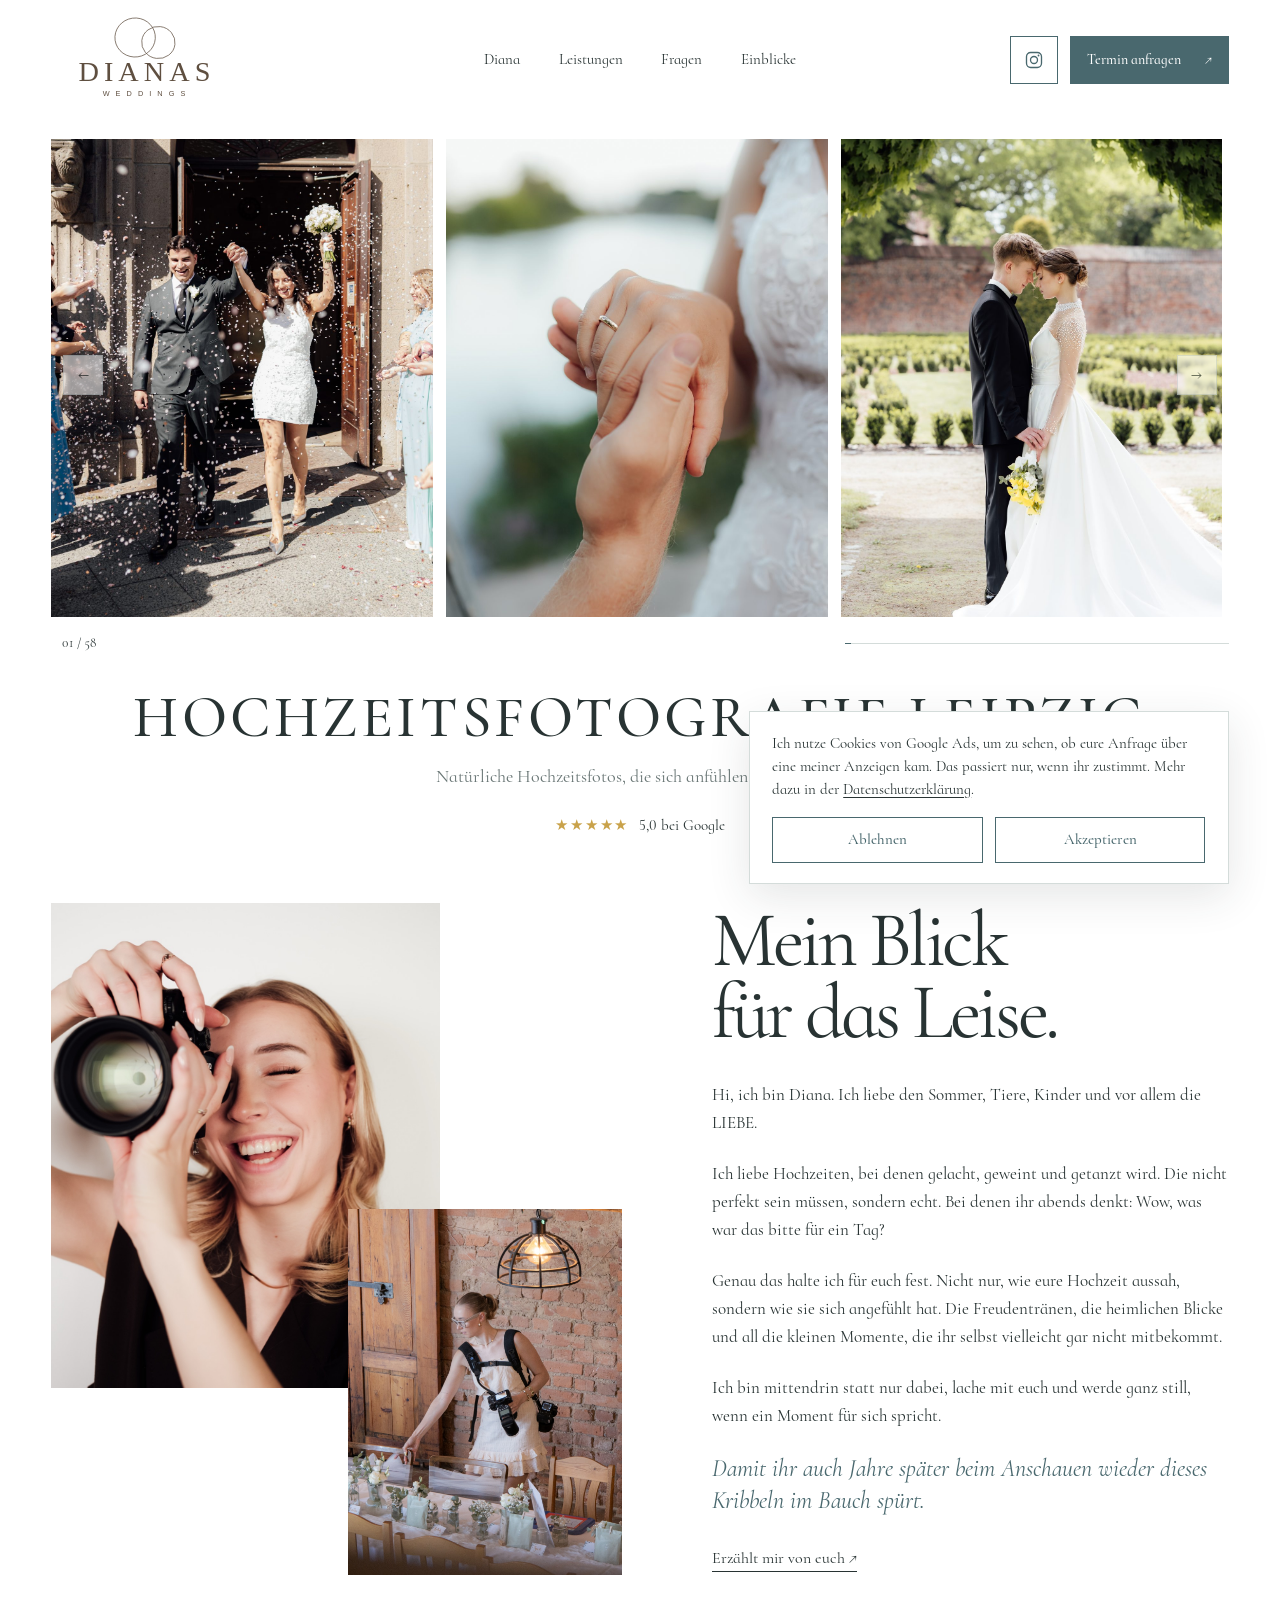
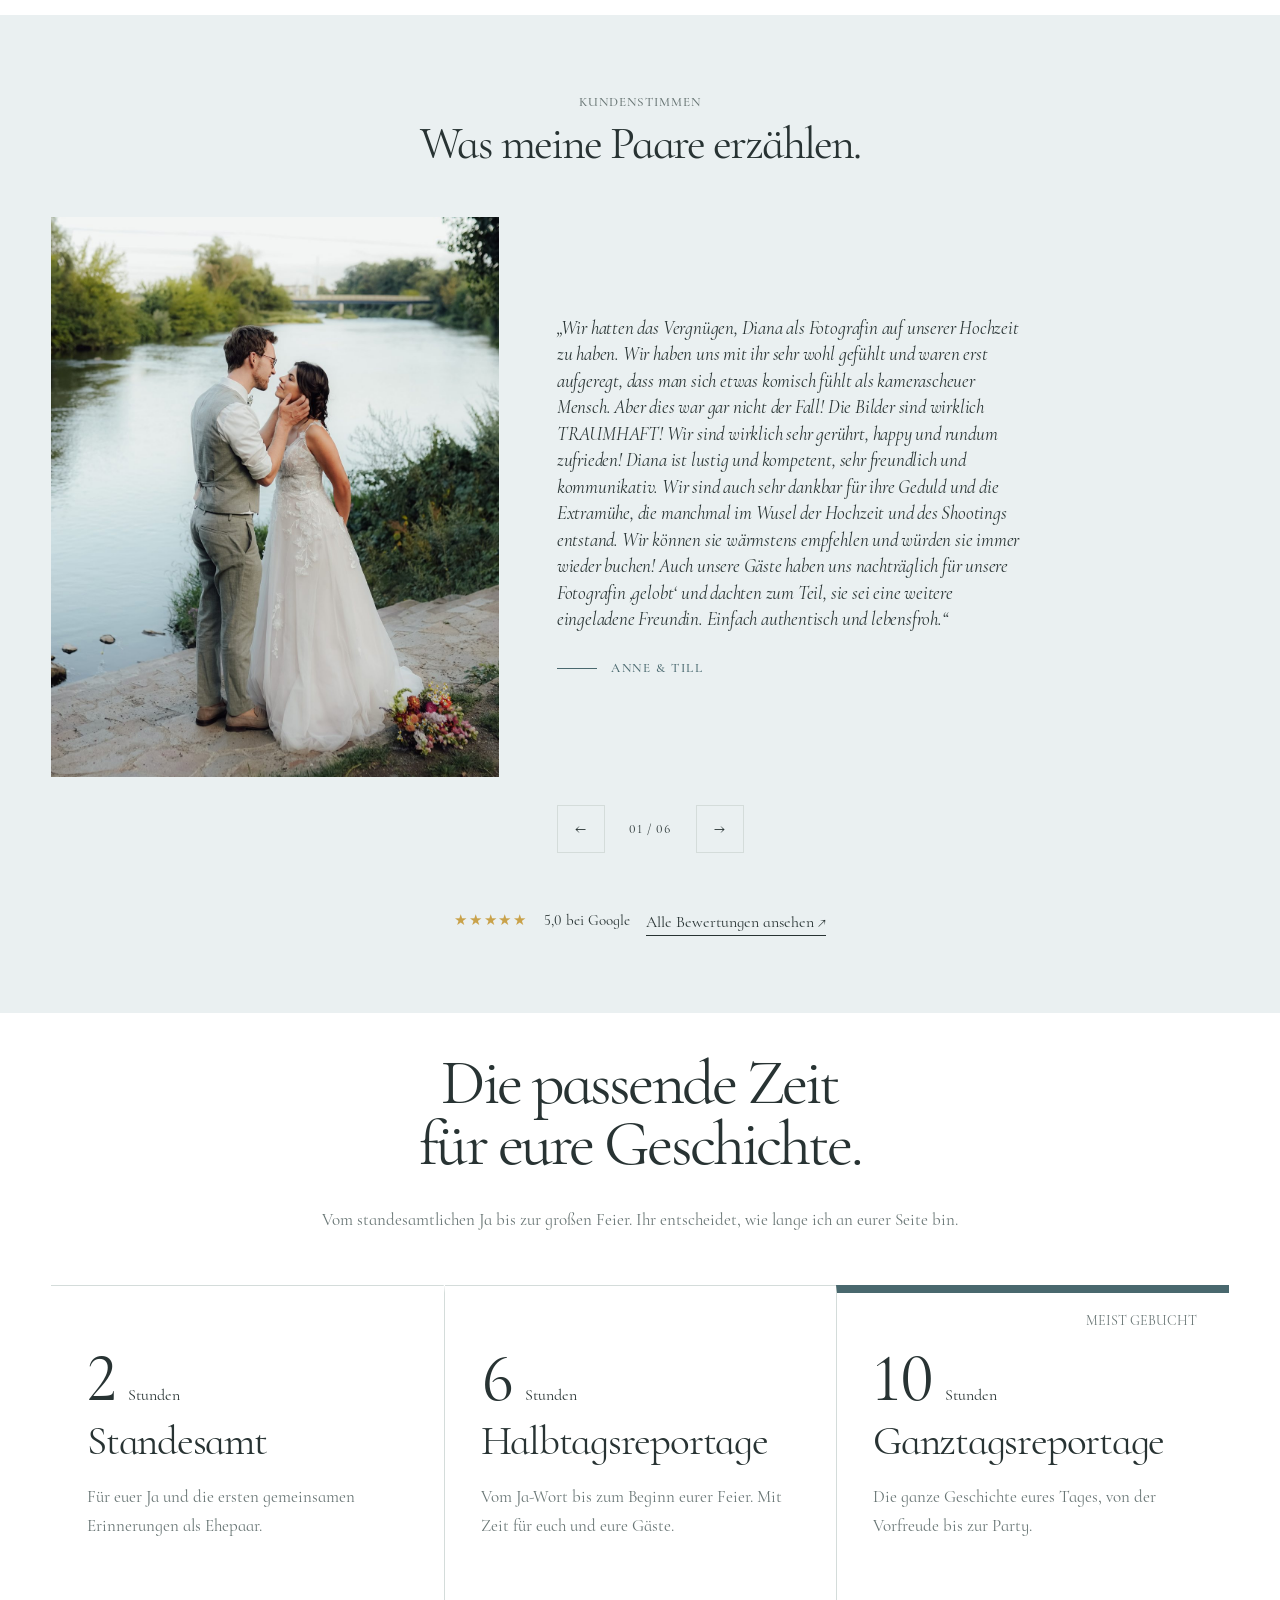
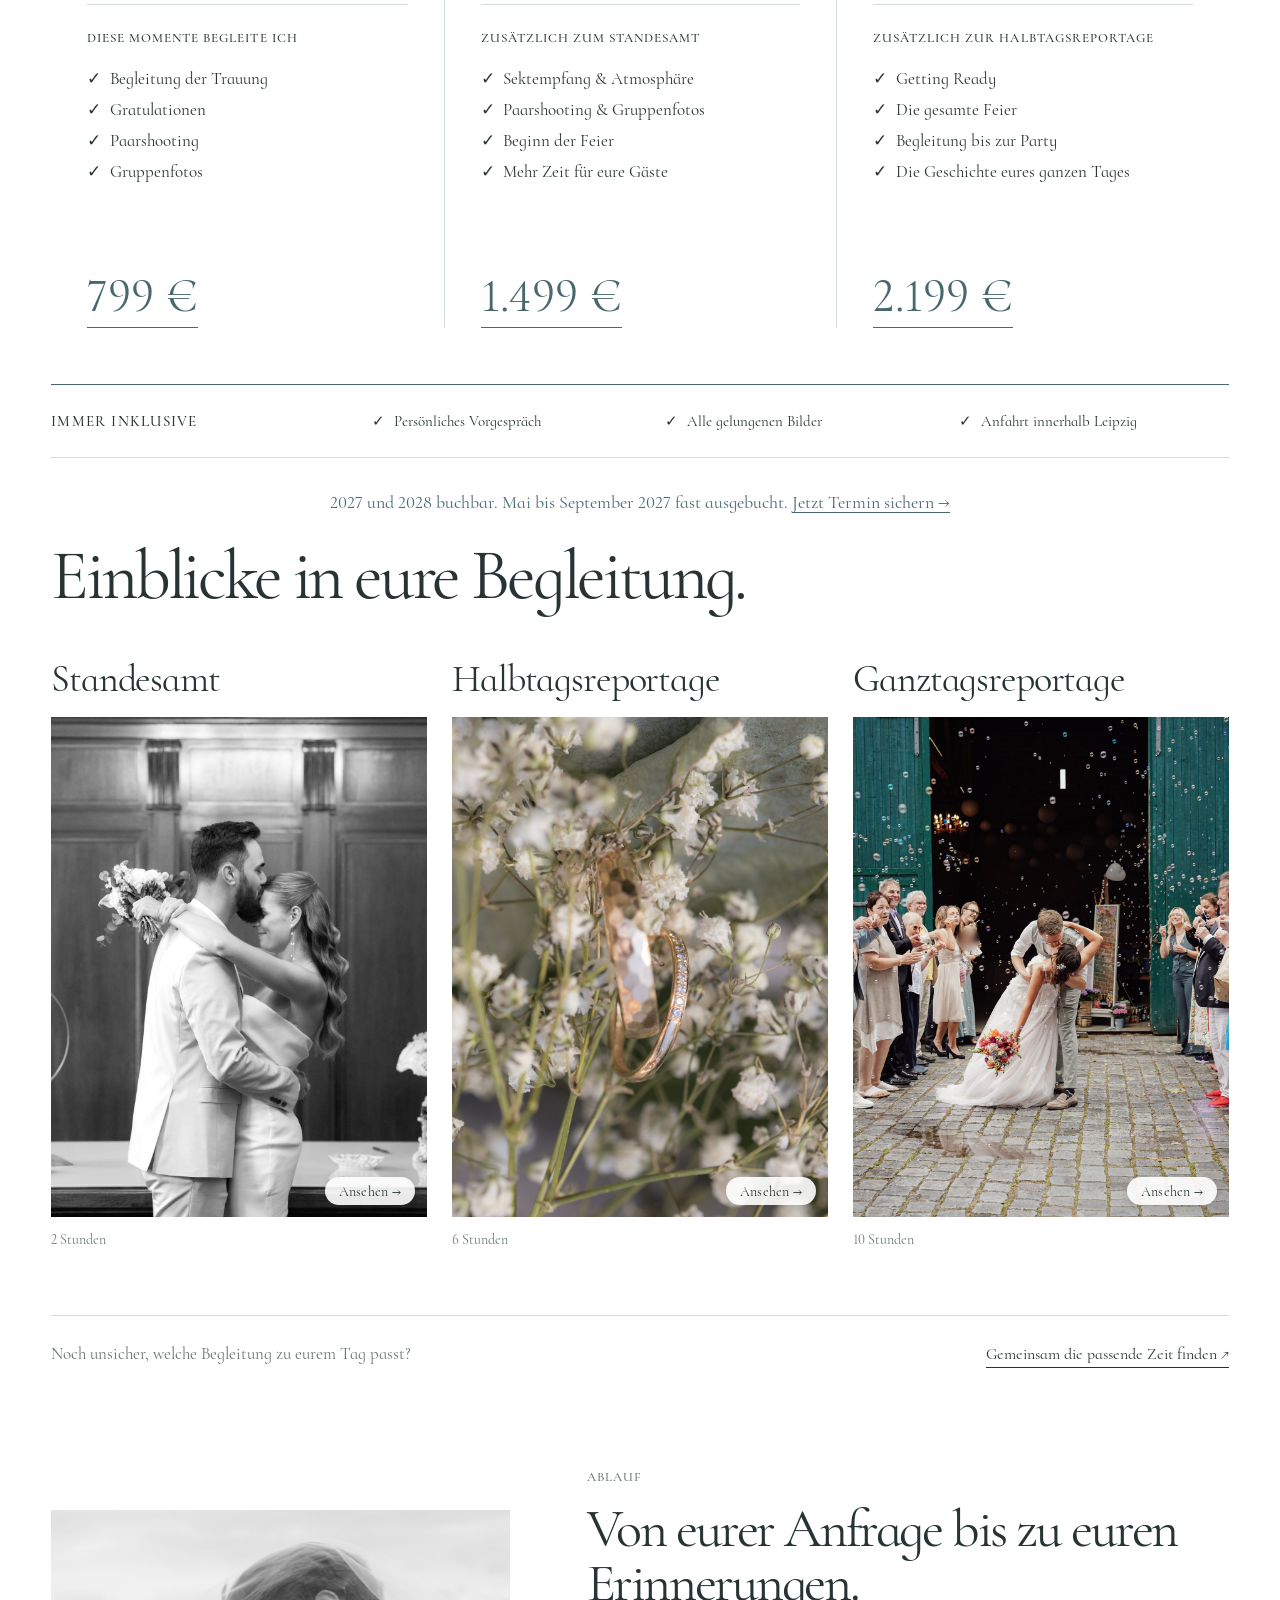
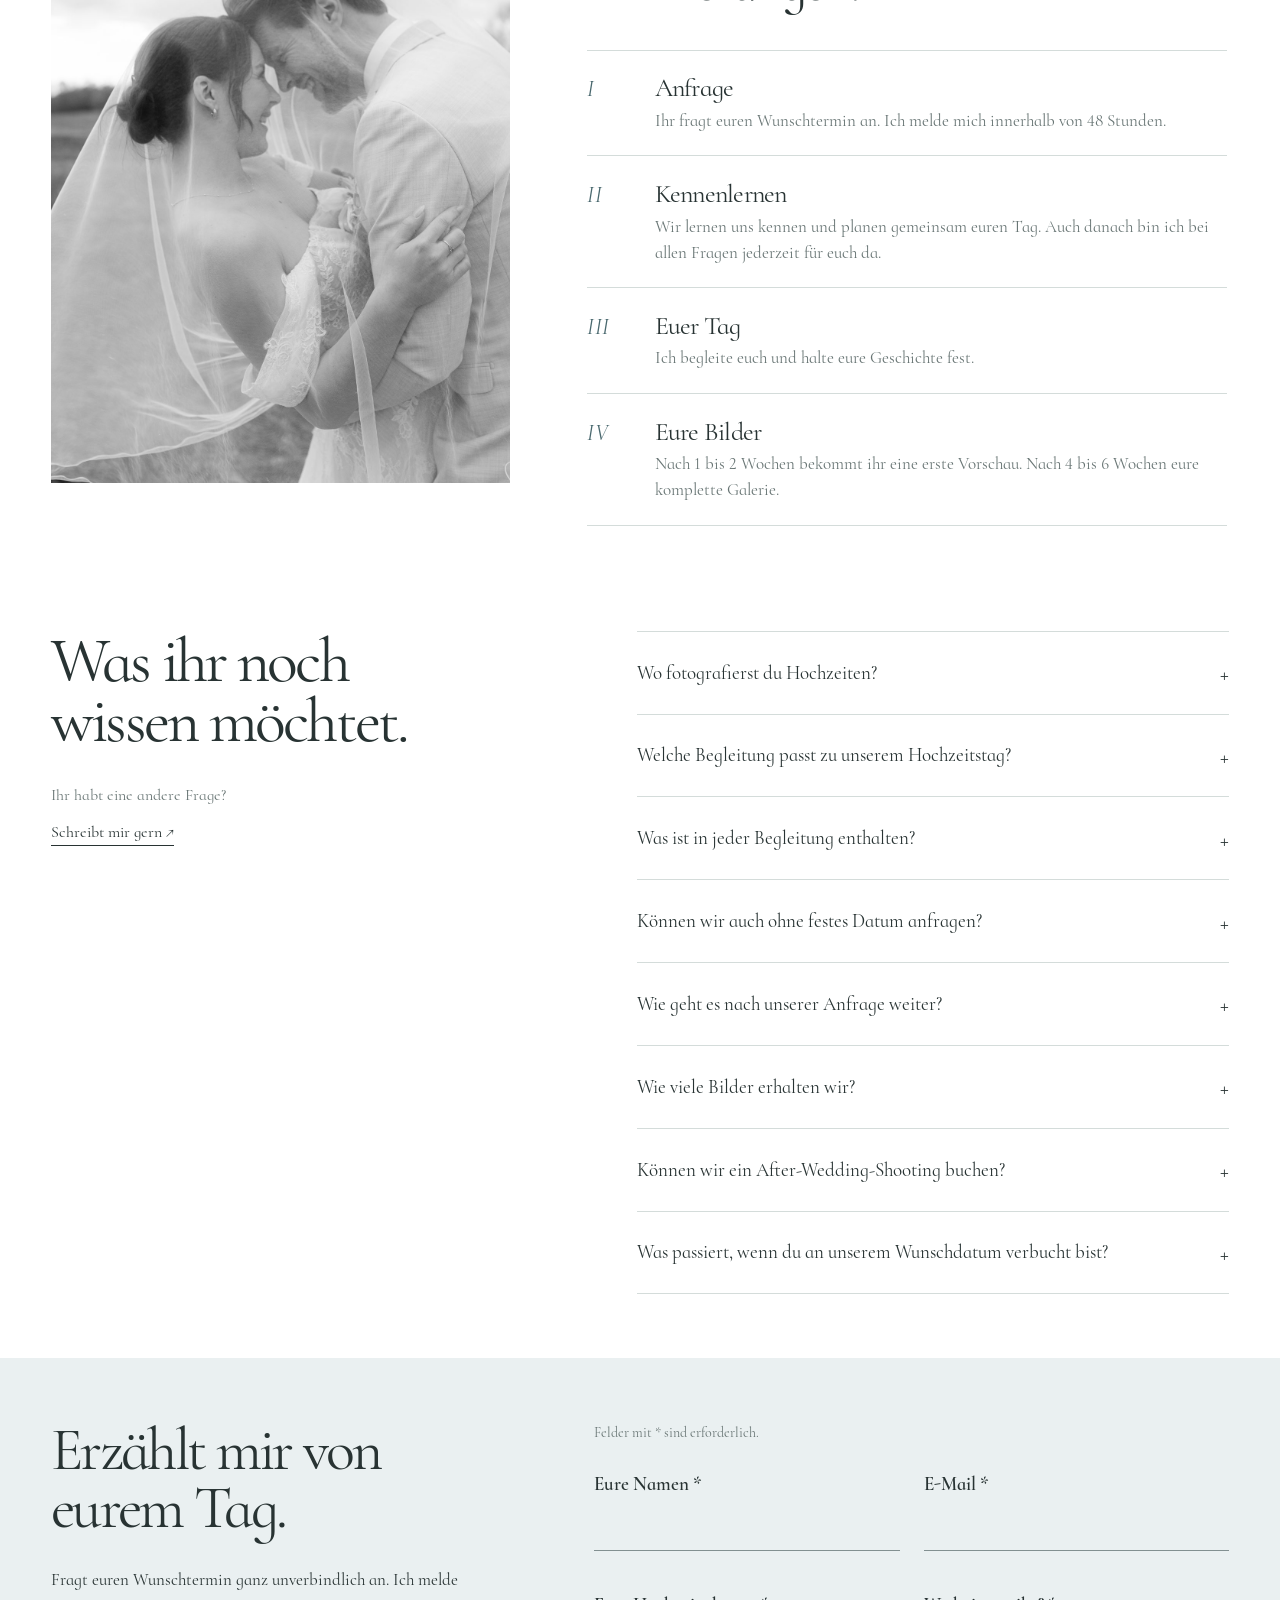
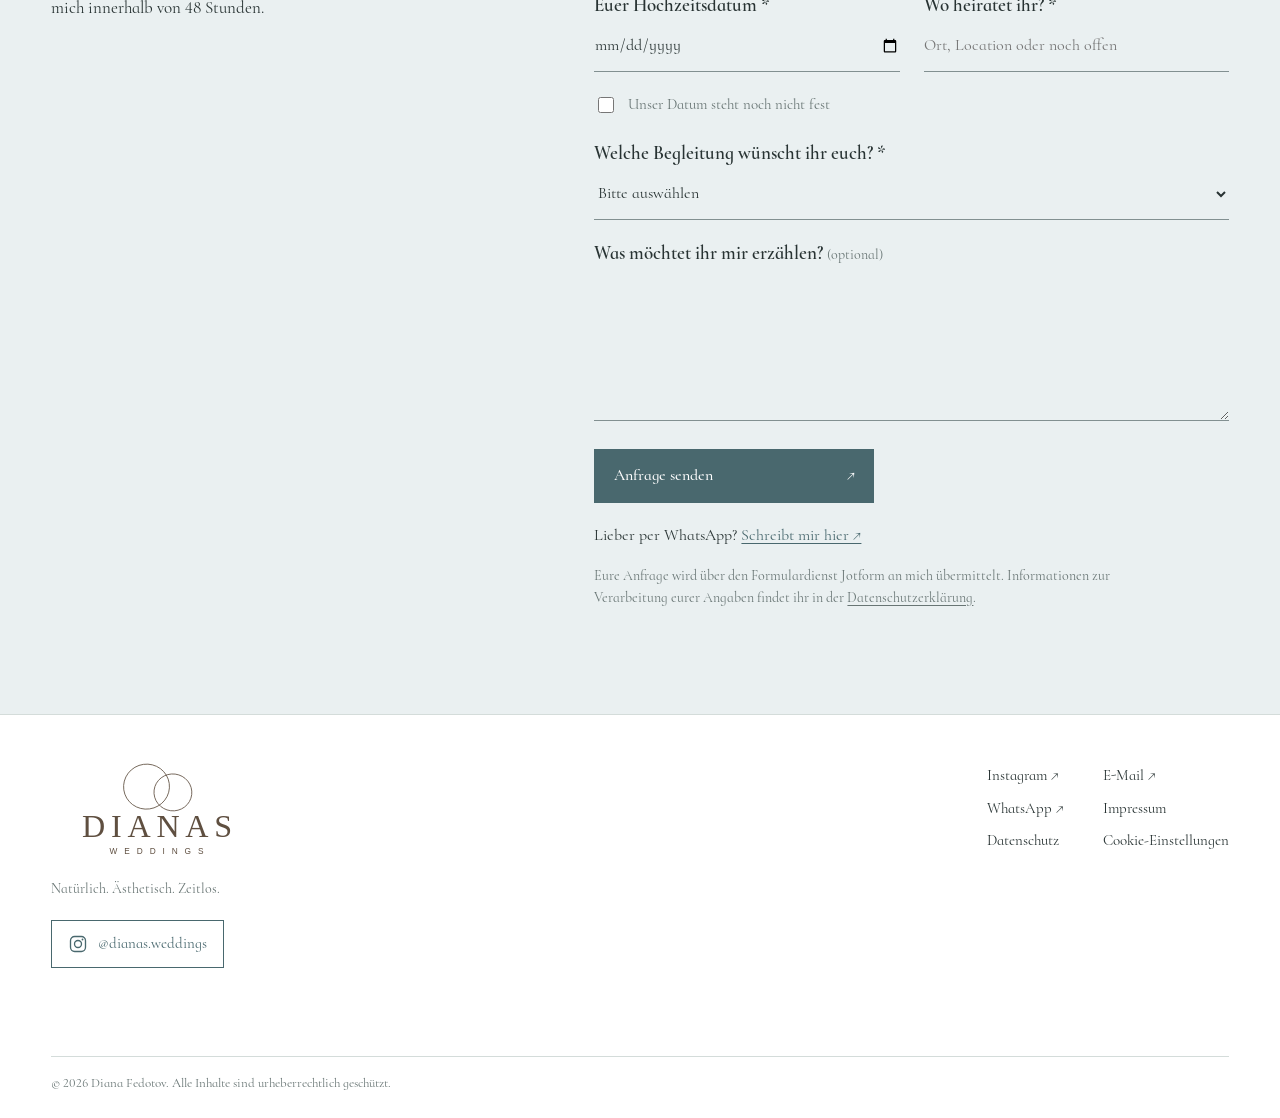
==== commit b5083ba7: "Ablauf: Unterstützung bei der Planung erwähnt Co-Authored-By: Claude Opus 5.5 <noreply@anthropic.com" ====
--- a/index.html
+++ b/index.html
@@ -1054,7 +1054,7 @@
               <span class="steps__number" aria-hidden="true">II</span>
               <div>
                 <h3>Kennenlernen</h3>
-                <p>Wir lernen uns kennen und besprechen eure Wünsche und den Ablauf.</p>
+                <p>Wir lernen uns kennen und planen gemeinsam euren Tag. Auch danach bin ich bei allen Fragen jederzeit für euch da.</p>
               </div>
             </li>
             <li>
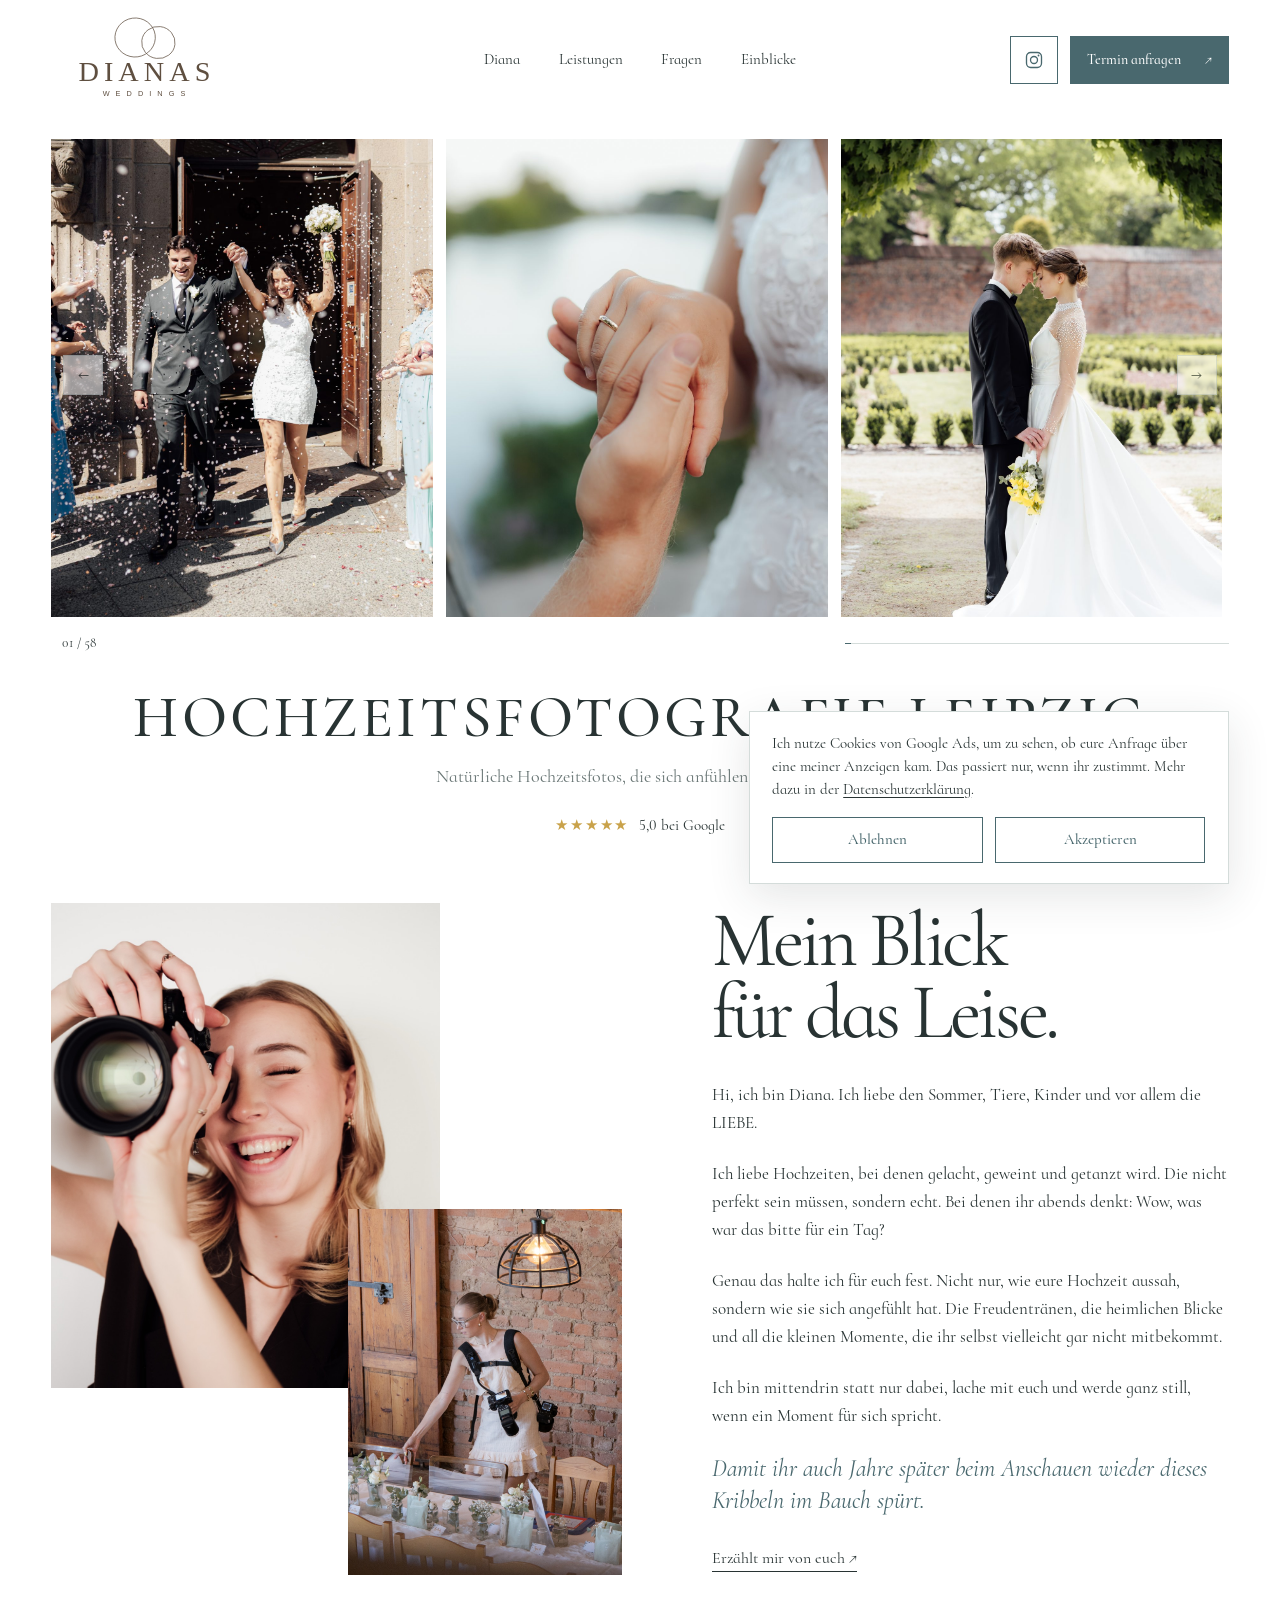
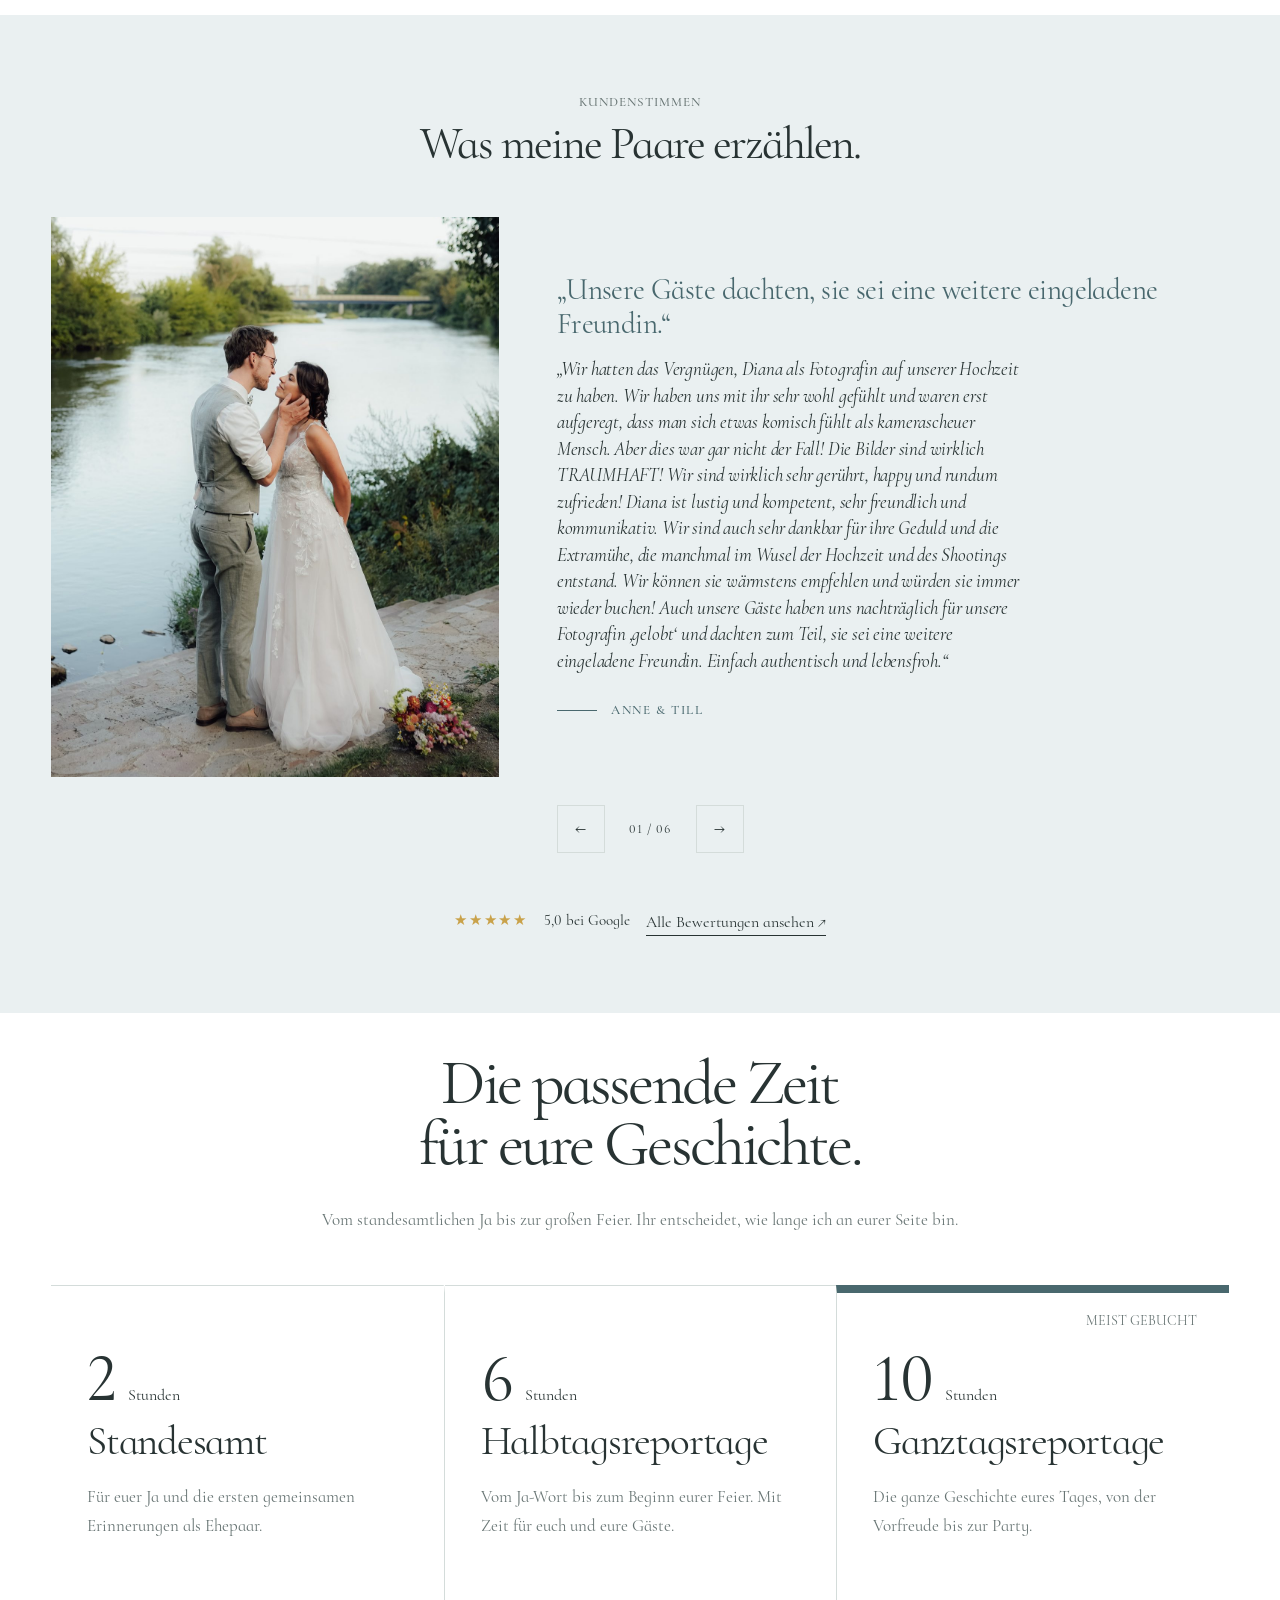
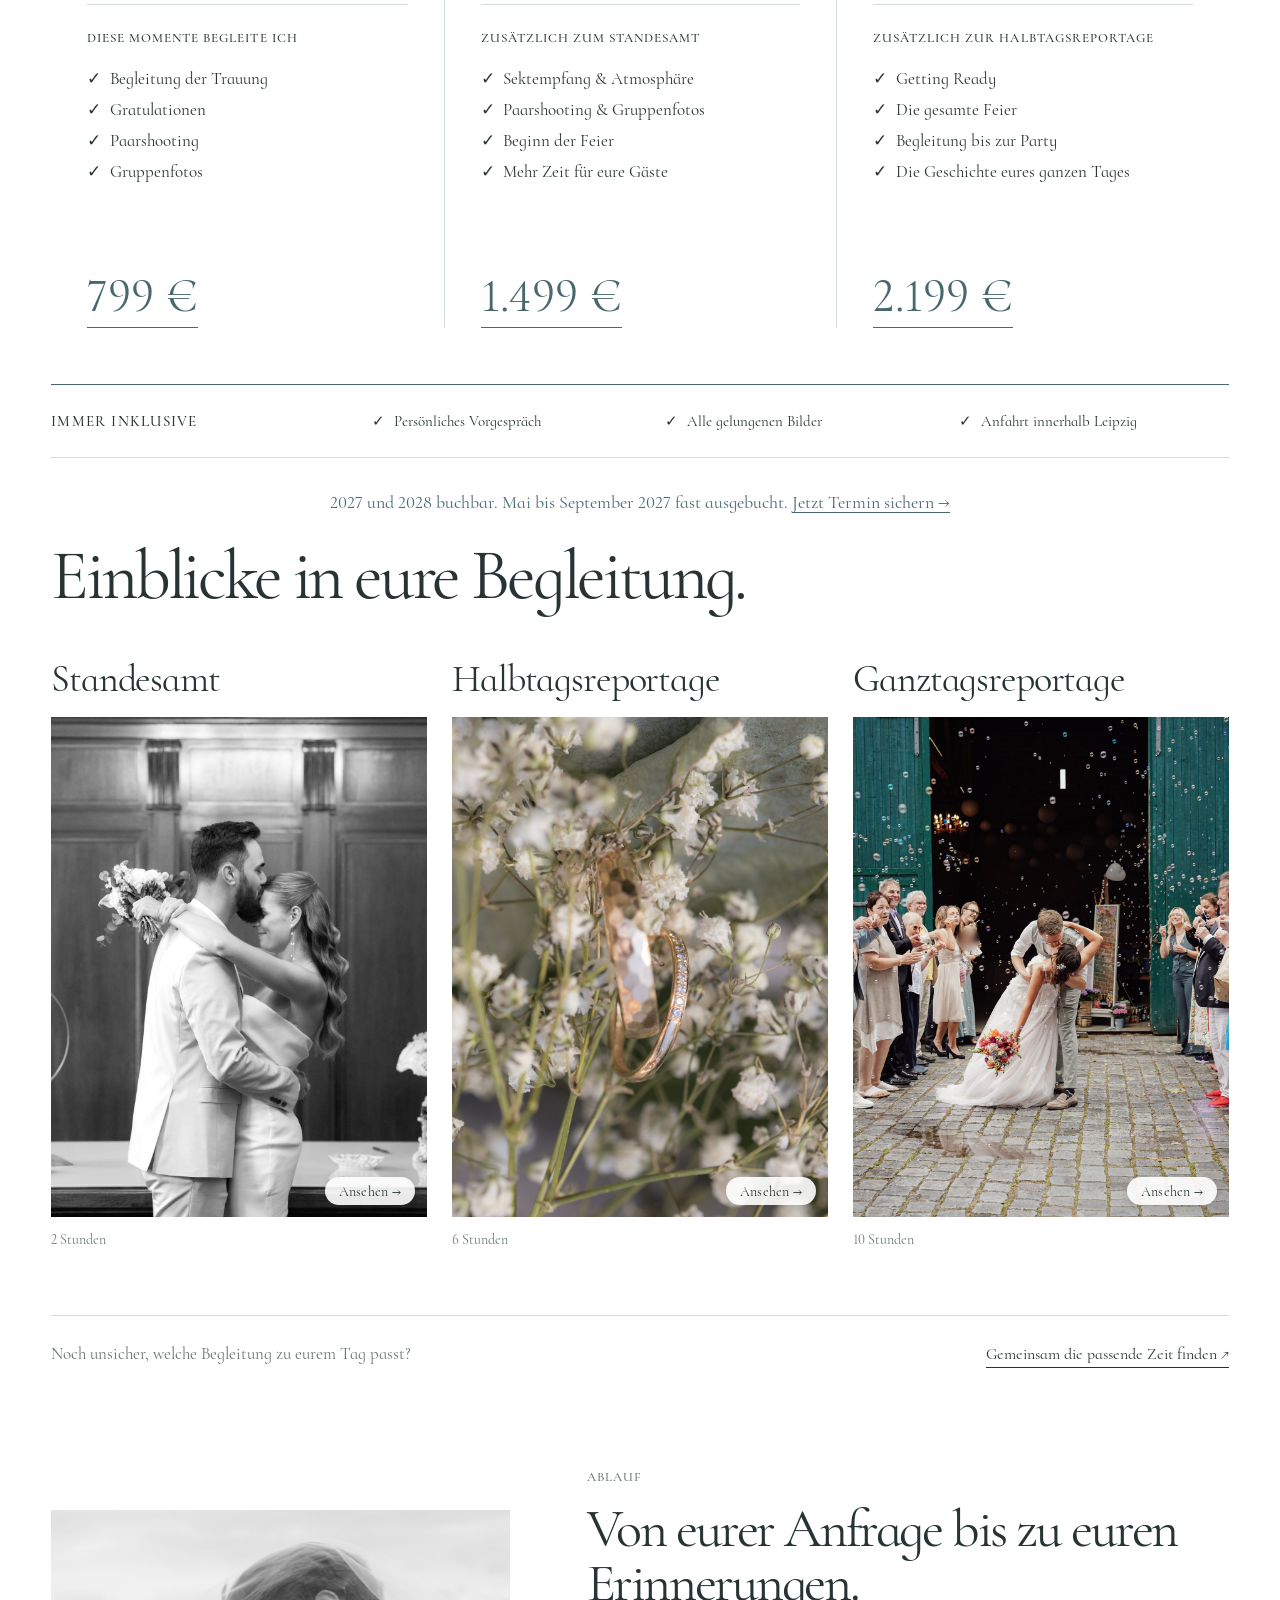
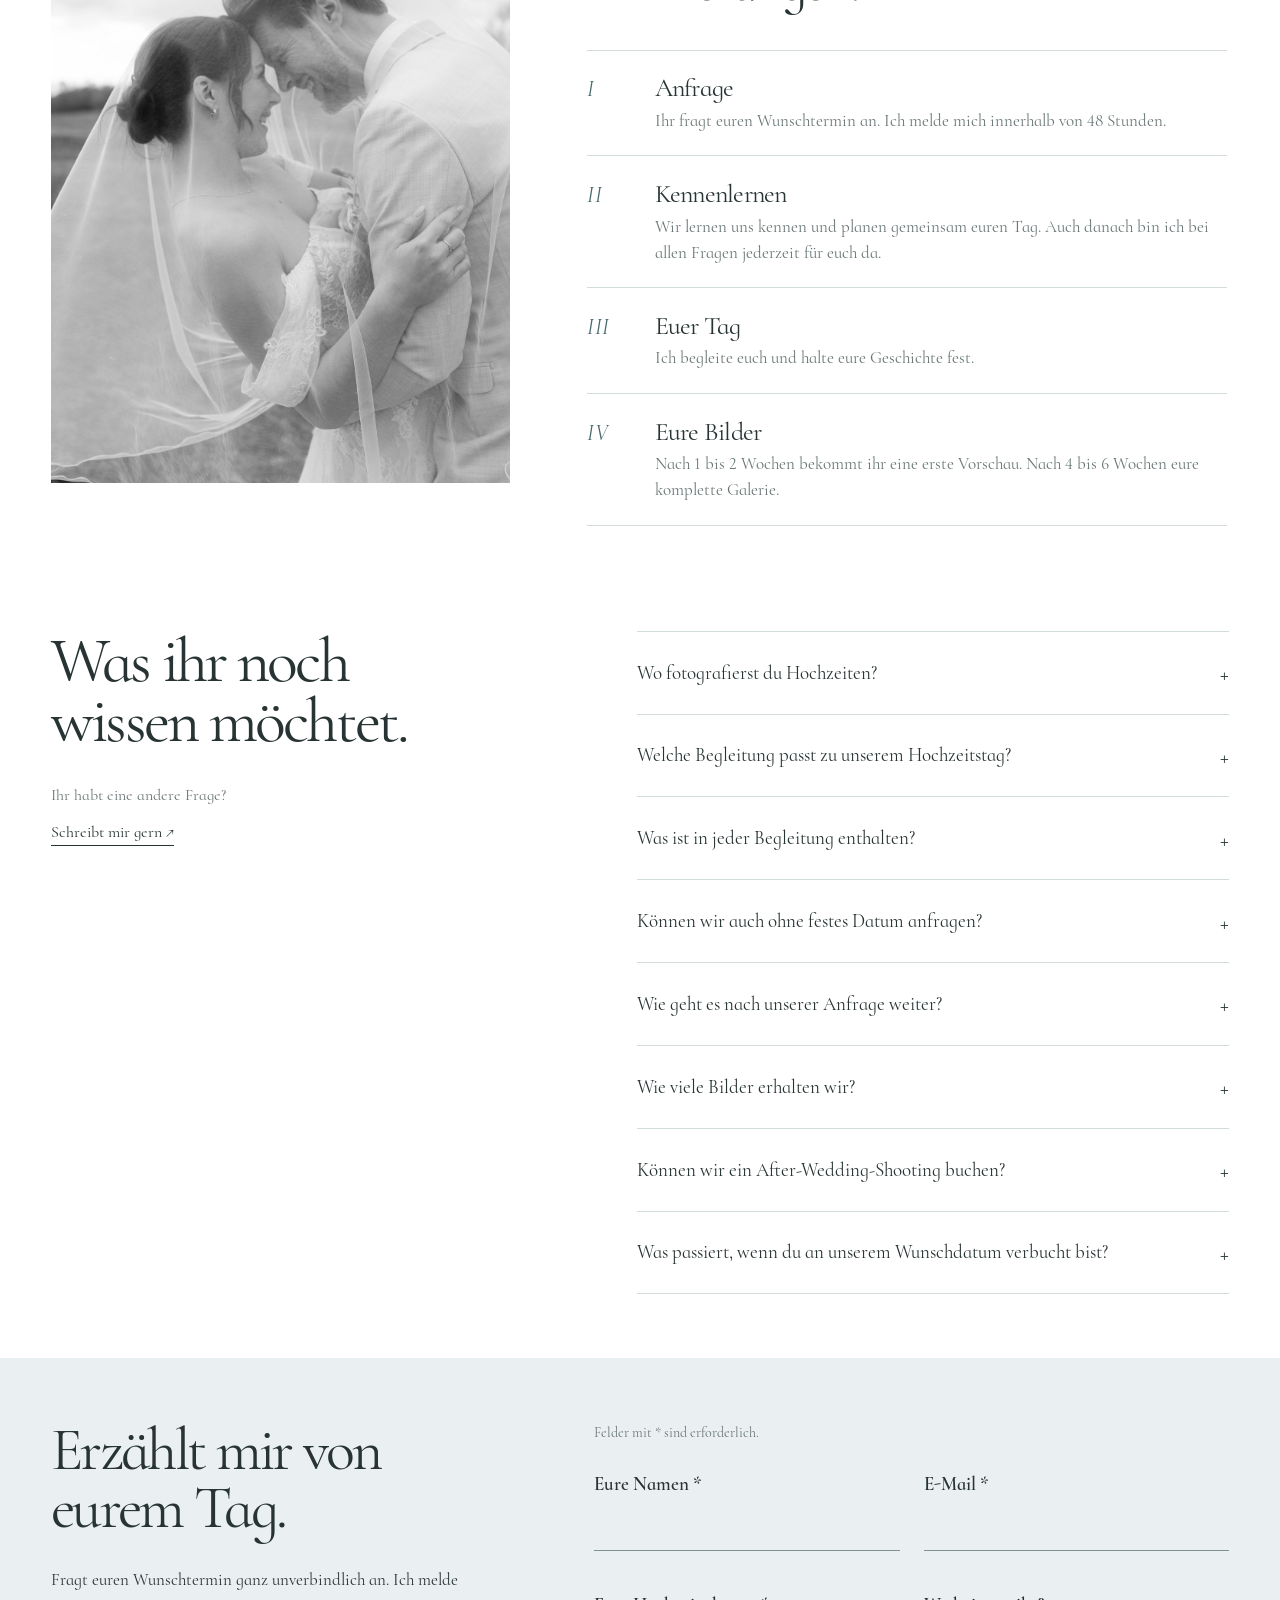
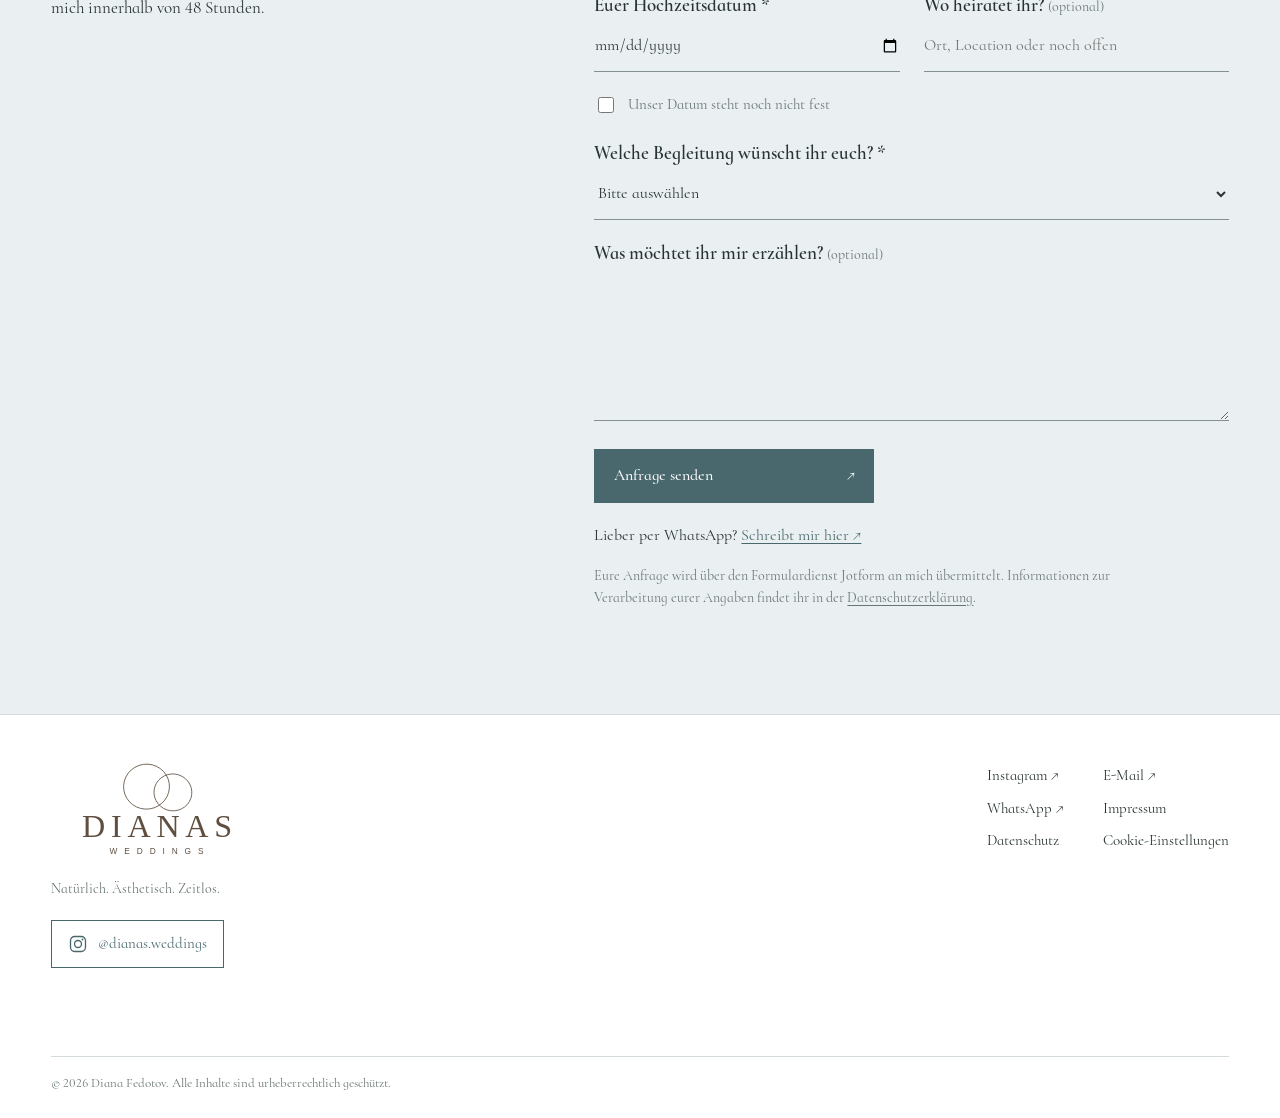
==== commit 7293ab96: "Kundenstimmen mit Überschriften, Ort im Formular optional Co-Authored-By: Claude Opus 5.5 <noreply@a" ====
--- a/index.html
+++ b/index.html
@@ -22,9 +22,9 @@
     <meta property="og:image:alt" content="Diana lachend mit ihrer Kamera" />
     <link rel="icon" type="image/png" href="favicon.png" />
     <link rel="preload" href="fonts/CormorantInfant-Regular.woff2" as="font" type="font/woff2" crossorigin />
-    <link rel="stylesheet" href="styles.css?v=20261112-14" />
+    <link rel="stylesheet" href="styles.css?v=20261112-15" />
     <script src="consent.js?v=20261019-1" defer></script>
-    <script src="script.js?v=20261020-1" defer></script>
+    <script src="script.js?v=20261112-1" defer></script>
     <script type="application/ld+json">
       {
         "@context": "https://schema.org",
@@ -820,6 +820,7 @@
           <blockquote class="testimonial is-active" data-testimonial>
             <img class="testimonial__image testimonial__image--bottom" src="Samples/web/DSC05186.jpg" alt="Anne und Till an ihrem Hochzeitstag am Fluss" width="1066" height="1600" loading="lazy" />
             <div class="testimonial__copy">
+              <p class="testimonial__headline">„Unsere Gäste dachten, sie sei eine weitere eingeladene Freundin.“</p>
               <p>
                 „Wir hatten das Vergnügen, Diana als Fotografin auf unserer Hochzeit zu haben. Wir haben uns mit ihr sehr wohl gefühlt und waren erst aufgeregt, dass man sich etwas komisch fühlt als kamerascheuer Mensch. Aber dies war gar nicht der Fall! Die Bilder sind wirklich TRAUMHAFT! Wir sind wirklich sehr gerührt, happy und rundum zufrieden! Diana ist lustig und kompetent, sehr freundlich und kommunikativ. Wir sind auch sehr dankbar für ihre Geduld und die Extramühe, die manchmal im Wusel der Hochzeit und des Shootings entstand. Wir können sie wärmstens empfehlen und würden sie immer wieder buchen! Auch unsere Gäste haben uns nachträglich für unsere Fotografin ‚gelobt‘ und dachten zum Teil, sie sei eine weitere eingeladene Freundin. Einfach authentisch und lebensfroh.“
               </p>
@@ -832,6 +833,7 @@
           <blockquote class="testimonial" data-testimonial hidden>
             <img class="testimonial__image" src="Samples/web/sandra-marco-kuss.jpg" alt="Sandra und Marco küssen sich vor dem Eingang, die Braut hält den Strauß in die Luft" width="1200" height="1800" loading="lazy" />
             <div class="testimonial__copy">
+              <p class="testimonial__headline">„Sie nimmt selbst der nervösesten Braut die Aufregung.“</p>
               <p>
                 „Diana hat unsere standesamtliche Trauung im letzten Sommer begleitet. Angefangen vom ‚Getting Ready‘ von mir und meiner Mama und dem ‚First Look‘ mit Oma und Papa (hier hatten wir beim Fotos ansehen Tränen in den Augen – die Emotionen wurden perfekt eingefangen) war Diana unglaublich professionell und nimmt mit ihrer ruhigen und unfassbar lieben Art selbst der nervösesten Braut die Aufregung. Bei der anschließenden Trauung und dem Sektempfang war Diana sehr aufmerksam, aber dennoch zurückhaltend, so dass man kaum bemerkte, dass sie da war. Das Paarshooting war der perfekte Abschluss, wobei wir im Vorfeld eigene Wünsche einbringen konnten, Diana währenddessen aber noch viele tolle Ideen hatte, so dass wir wunderschöne und rundum gelungene Hochzeitsfotos haben.“
               </p>
@@ -844,6 +846,7 @@
           <blockquote class="testimonial" data-testimonial hidden>
             <img class="testimonial__image" src="Samples/web/katrin-dirk-tanz.jpg" alt="Katrin und Dirk tanzen zwischen weißen Säulen im Park" width="1200" height="1800" loading="lazy" />
             <div class="testimonial__copy">
+              <p class="testimonial__headline">„Absolute Herzensempfehlung!“</p>
               <p>
                 „Wir sind sehr glücklich, dass wir Diana als unsere Hochzeitsfotografin gefunden haben und hätten uns keine bessere Begleitung wünschen können. Sie war professionell, hielt sich dezent im Hintergrund und war dennoch in den richtigen Momenten immer zur Stelle. Jedes wichtige Detail wurde liebevoll festgehalten. Sie hat beim Hochzeitsshooting eine unglaublich entspannte Atmosphäre geschaffen, sodass wir uns vor der Kamera sofort wohlgefühlt haben. Die Bilder sind wunderschön, authentisch und fangen die Emotionen unseres Tages perfekt ein und haben unsere Erwartungen übertroffen, absolute Herzensempfehlung! Vielen Dank für diese wundervollen Erinnerungen, liebe Diana!“
               </p>
@@ -856,6 +859,7 @@
           <blockquote class="testimonial" data-testimonial hidden>
             <img class="testimonial__image" src="Samples/web/isabel-florian-ringe.jpg" alt="Hände von Isabel und Florian mit Eheringen auf dem Brautstrauß" width="1200" height="1800" loading="lazy" />
             <div class="testimonial__copy">
+              <p class="testimonial__headline">„Wir würden dich jederzeit wieder buchen.“</p>
               <p>
                 „Wir sind unglaublich glücklich, dass wir unsere Hochzeitsfotografin an unserem großen Tag an unserer Seite hatten! Von der ersten Kontaktaufnahme bis zur Übergabe der wunderschönen Bilder war alles absolut professionell, herzlich und unkompliziert. Sie hat es geschafft, die besonderen Momente ganz natürlich einzufangen – von den kleinen emotionalen Augenblicken bis hin zur ausgelassenen Stimmung mit unseren Gästen. Die Fotos sind wunderschön geworden und lassen uns unseren Hochzeitstag jedes Mal aufs Neue erleben. Vielen Dank für deine tolle Arbeit, deine Ruhe und dein Gespür für die richtigen Momente. Wir würden dich jederzeit wieder buchen und können dich von Herzen weiterempfehlen!“
               </p>
@@ -868,6 +872,7 @@
           <blockquote class="testimonial" data-testimonial hidden>
             <img class="testimonial__image testimonial__image--bottom" src="Samples/web/vi-fionn-brunnen.jpg" alt="Vi und Fionn vor einer Wasserfontäne im Park" width="1200" height="1800" loading="lazy" />
             <div class="testimonial__copy">
+              <p class="testimonial__headline">„Super tolle und liebevolle Fotografin.“</p>
               <p>
                 „Super tolle und liebevolle Fotografin. Mein Mann und ich haben sie als unsere Hochzeitsfotografin gebucht und wir sind super zufrieden mit den Ergebnissen. Sie ist unglaublich talentiert darin, die richtigen Momente einzufangen, und auch kooperativ in Bezug auf individuelle Vorstellungen. Ich kann sie nur weiterempfehlen.“
               </p>
@@ -880,6 +885,7 @@
           <blockquote class="testimonial" data-testimonial hidden>
             <img class="testimonial__image" src="Samples/web/anne-nico-stuehle.jpg" alt="Weiße Stühle und Herzluftballons bei der freien Trauung von Anne und Nico" width="1200" height="1800" loading="lazy" />
             <div class="testimonial__copy">
+              <p class="testimonial__headline">„Eine ganz sympathische, tolle Fotografin.“</p>
               <p>
                 „Eine ganz sympathische, tolle Fotografin. Sie hat unseren besonderen Tag mit ihrer ruhigen und sympathischen Art professionell begleitet. Die Fotos sind sehr, sehr schön geworden und wir können sie nur weiterempfehlen.“
               </p>
@@ -1199,8 +1205,8 @@
               <input type="date" name="weddingDate" required />
             </label>
             <label>
-              <span>Wo heiratet ihr? *</span>
-              <input type="text" name="location" autocomplete="address-level2" placeholder="Ort, Location oder noch offen" required />
+              <span>Wo heiratet ihr? <small>(optional)</small></span>
+              <input type="text" name="location" autocomplete="address-level2" placeholder="Ort, Location oder noch offen" />
             </label>
           </div>
           <label class="checkbox-field">
--- a/styles.css
+++ b/styles.css
@@ -2760,3 +2760,19 @@
     padding: 1.15rem 0;
   }
 }
+
+/* Kundenstimmen: kurze Überschrift über jeder Stimme */
+.testimonial__copy > p.testimonial__headline {
+  margin-bottom: 1rem;
+  color: var(--deep);
+  font-size: clamp(1.6rem, 2.3vw, 2.4rem);
+  font-style: normal;
+  letter-spacing: -0.02em;
+  line-height: 1.15;
+}
+
+@media (max-width: 820px) {
+  .testimonial__copy > p.testimonial__headline {
+    font-size: 1.55rem;
+  }
+}
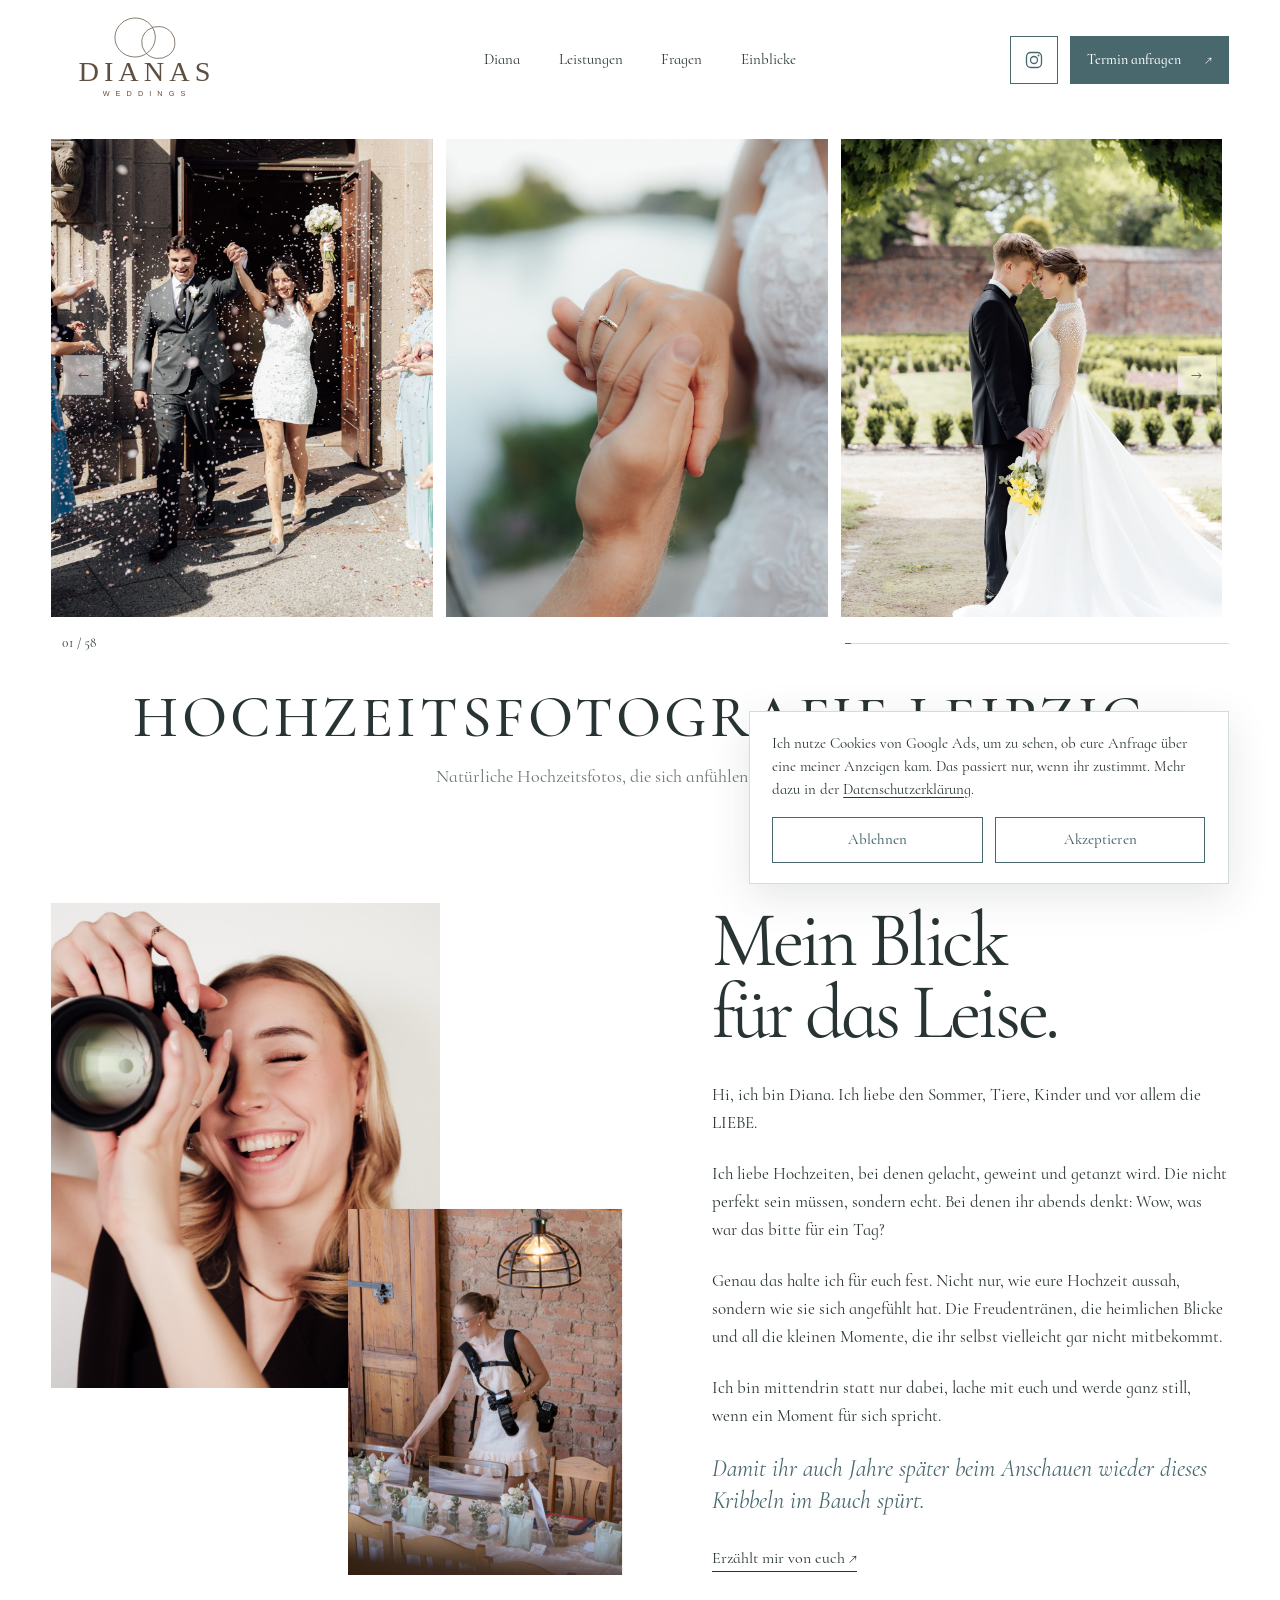
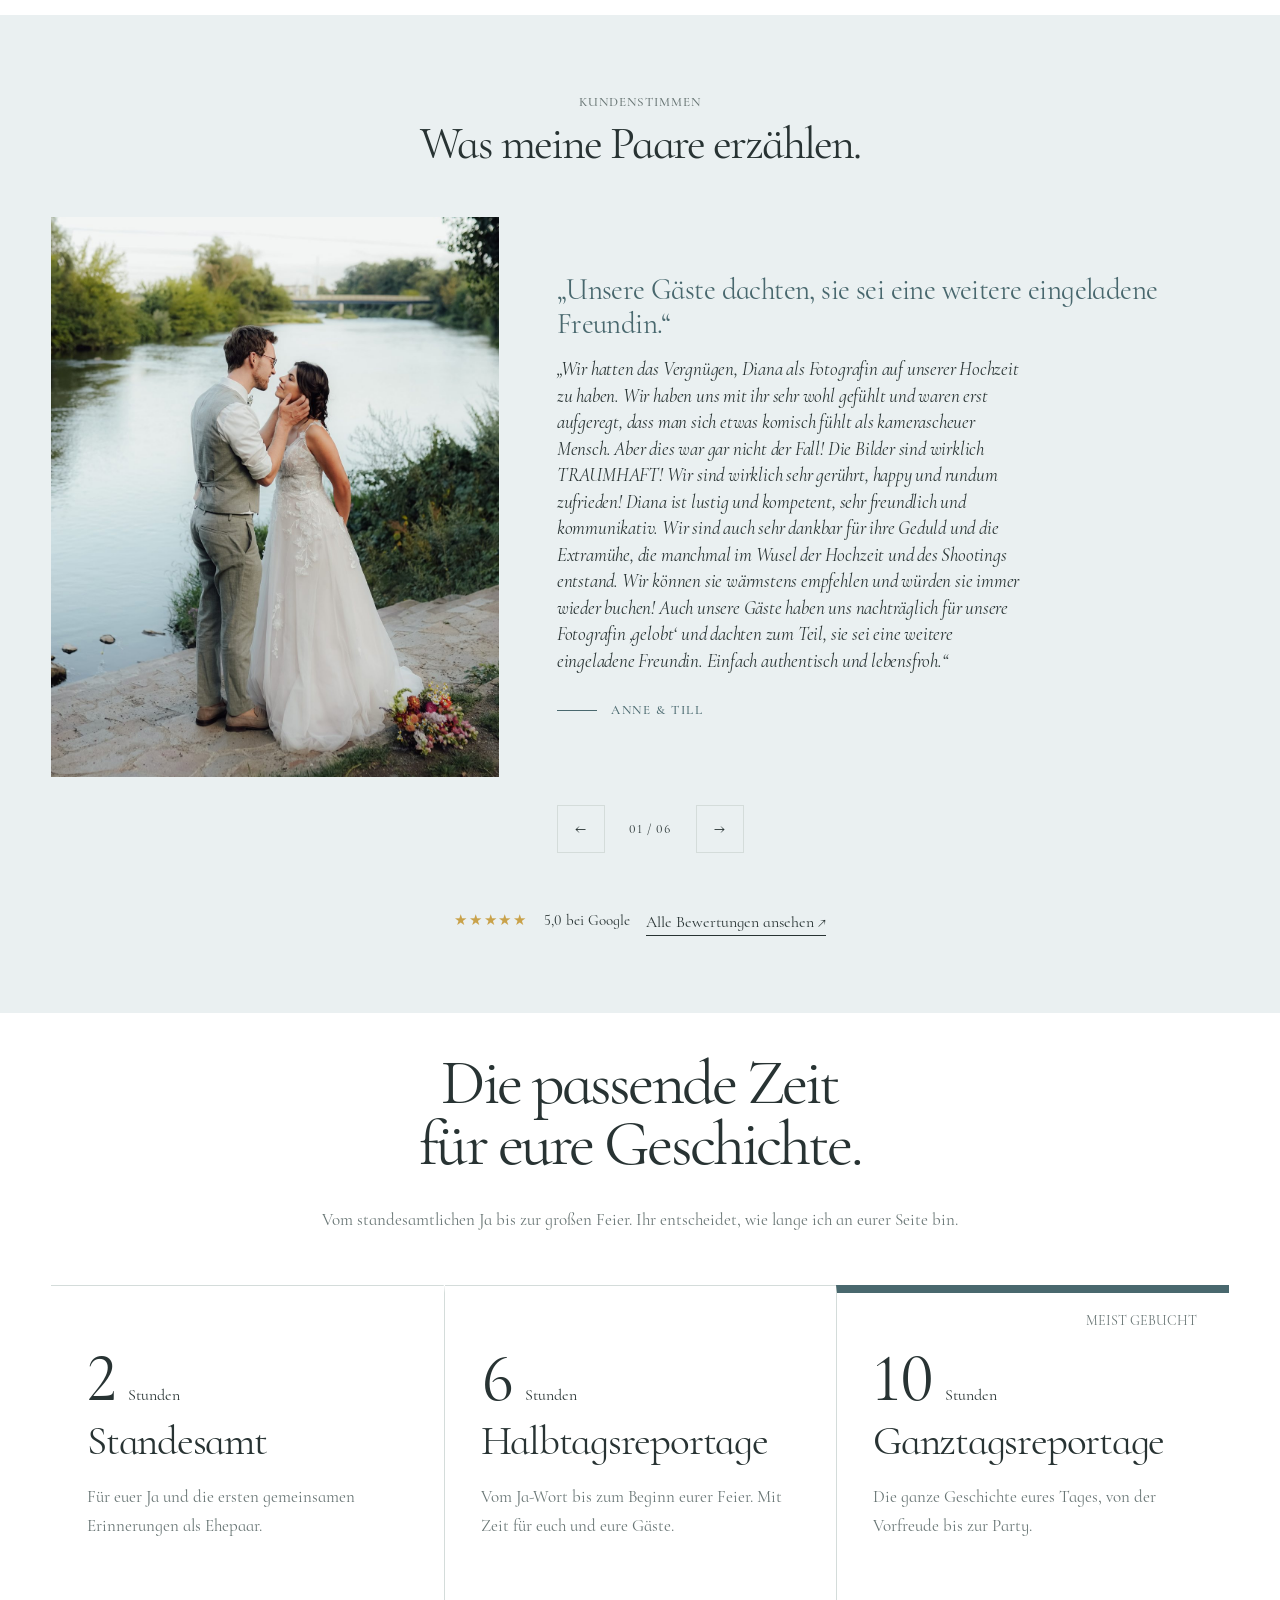
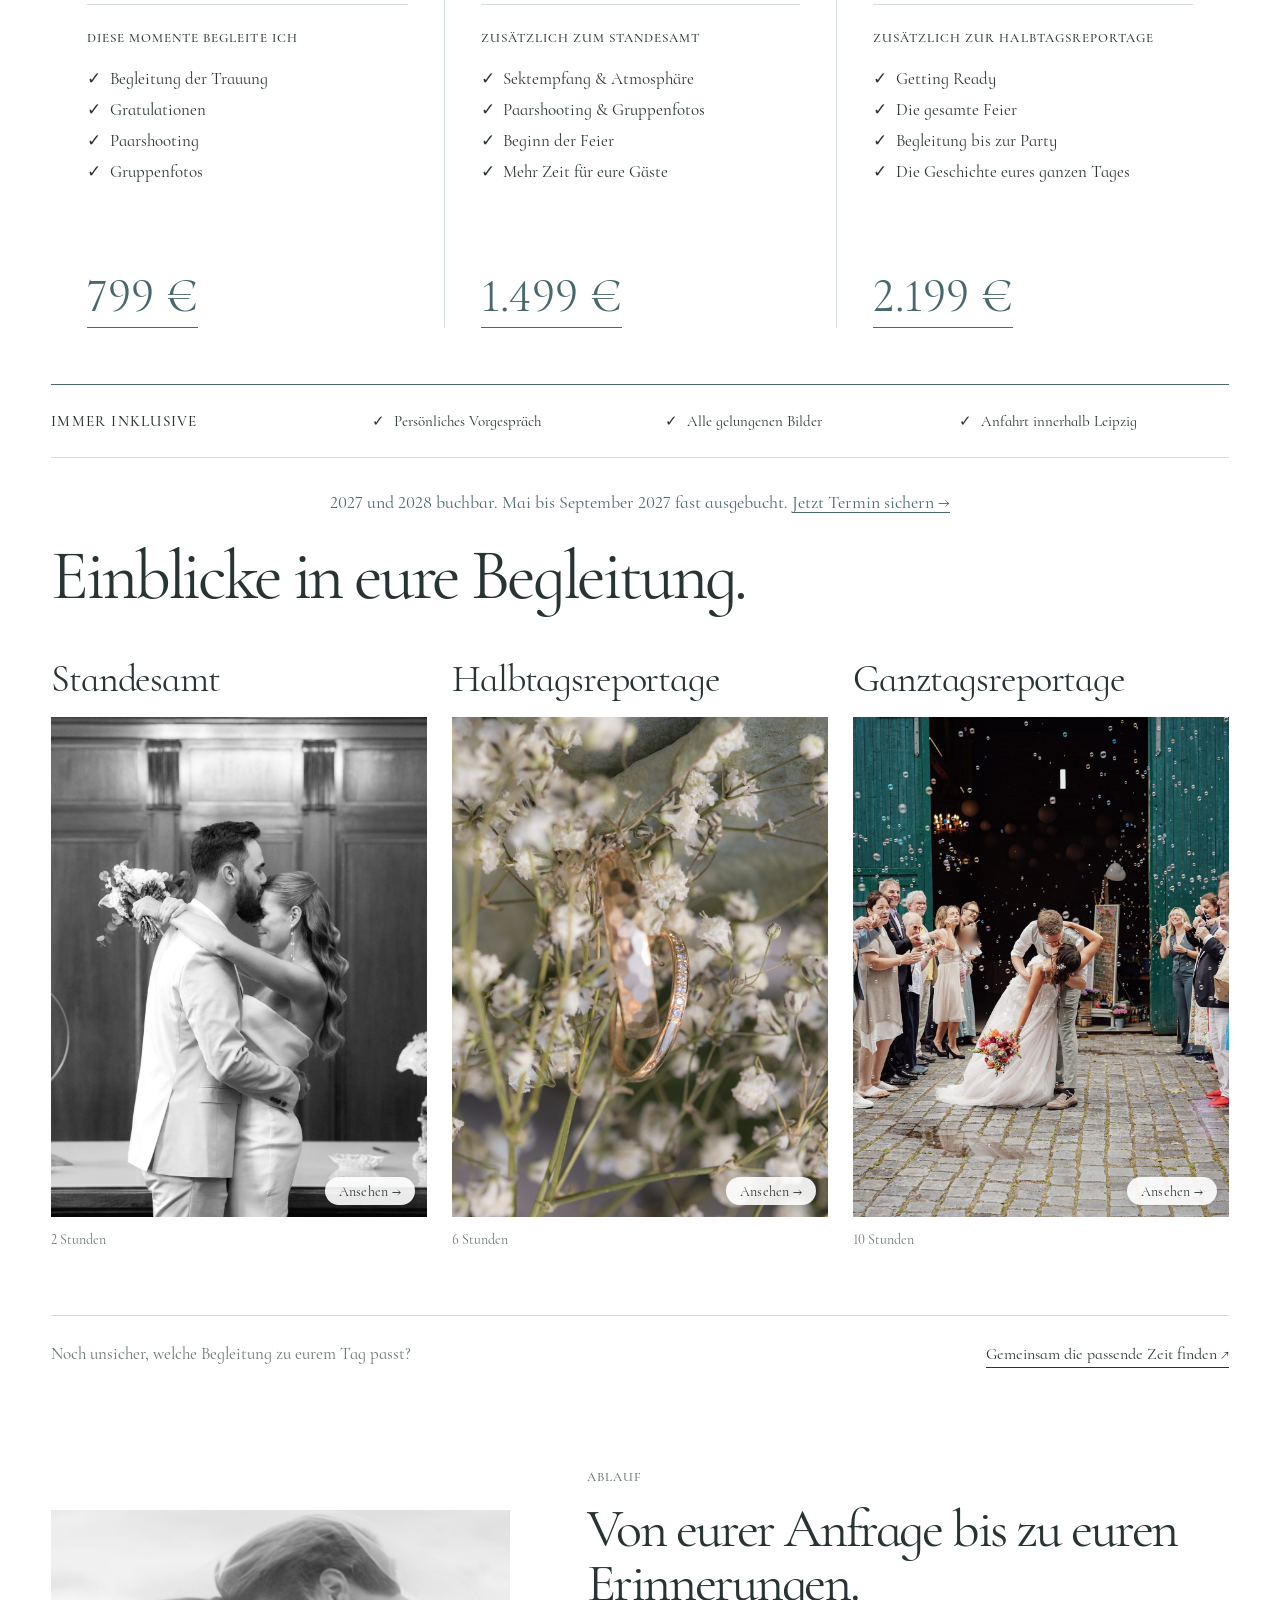
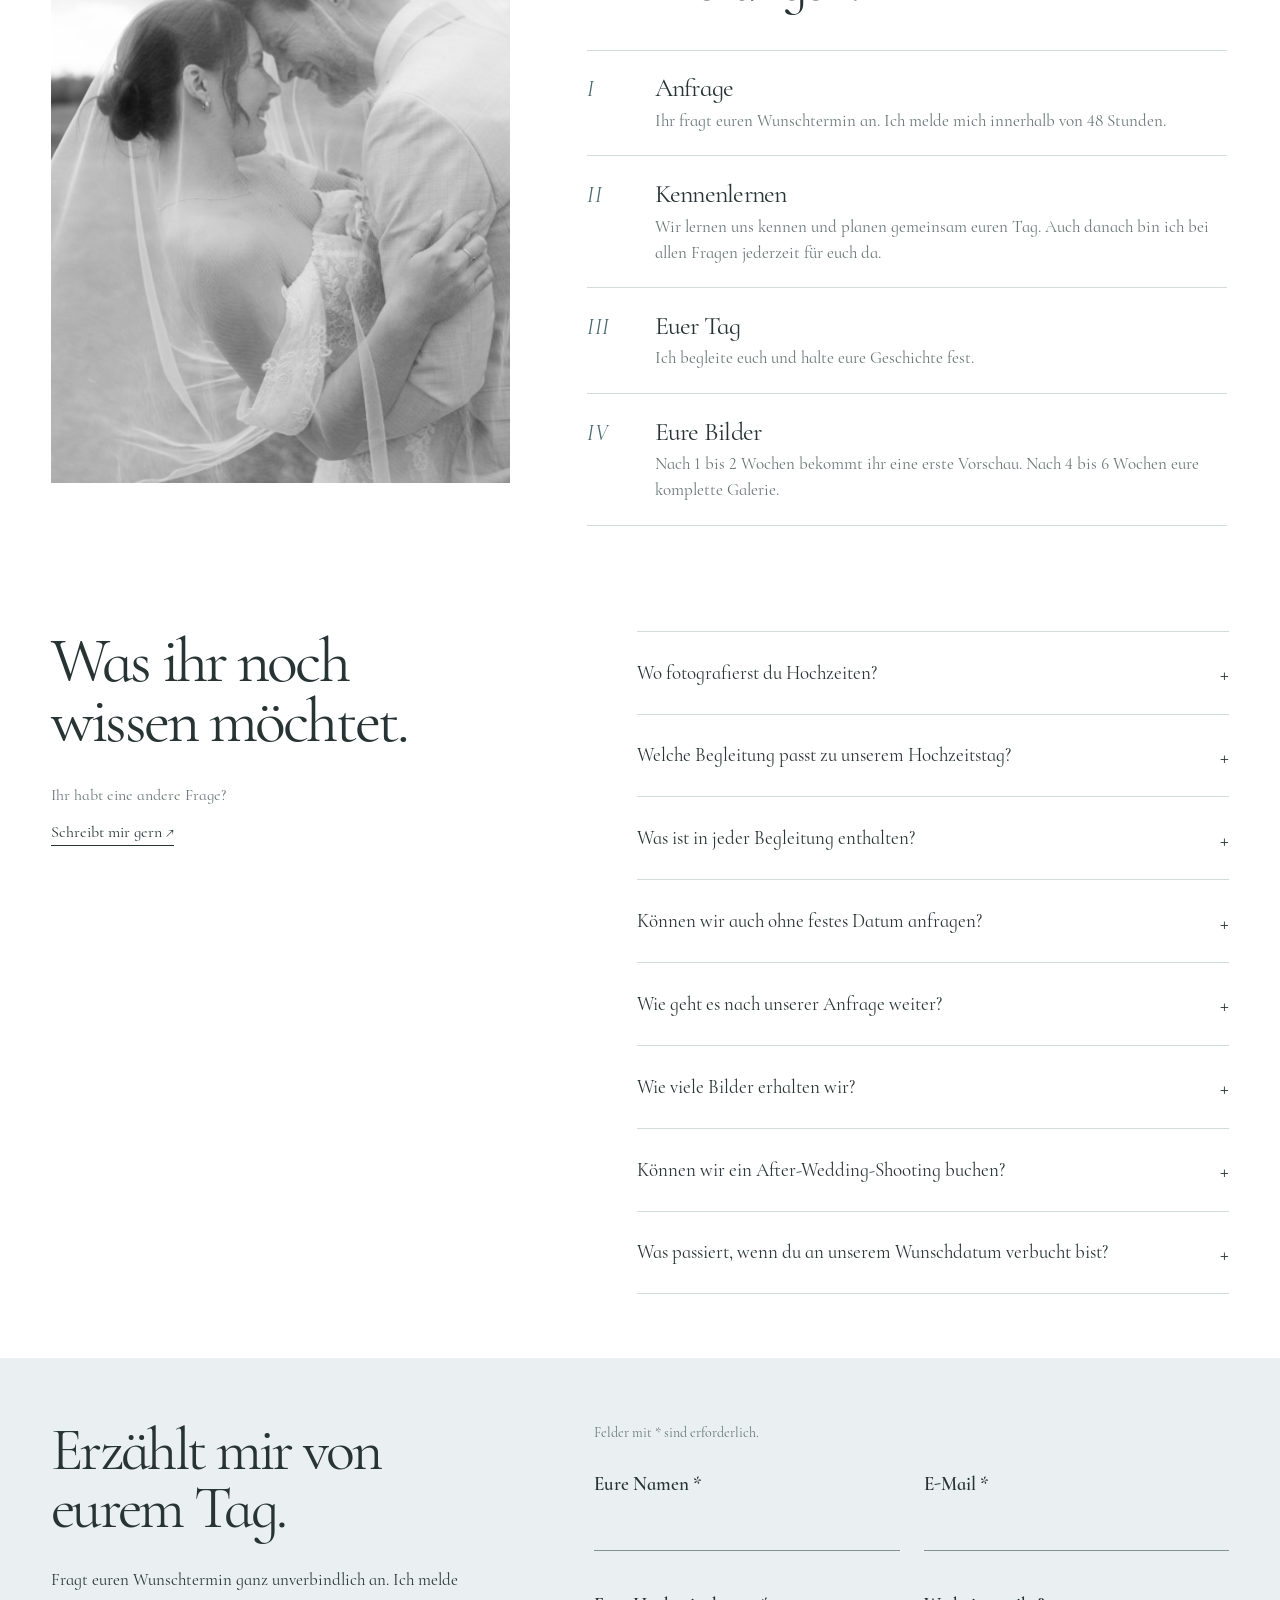
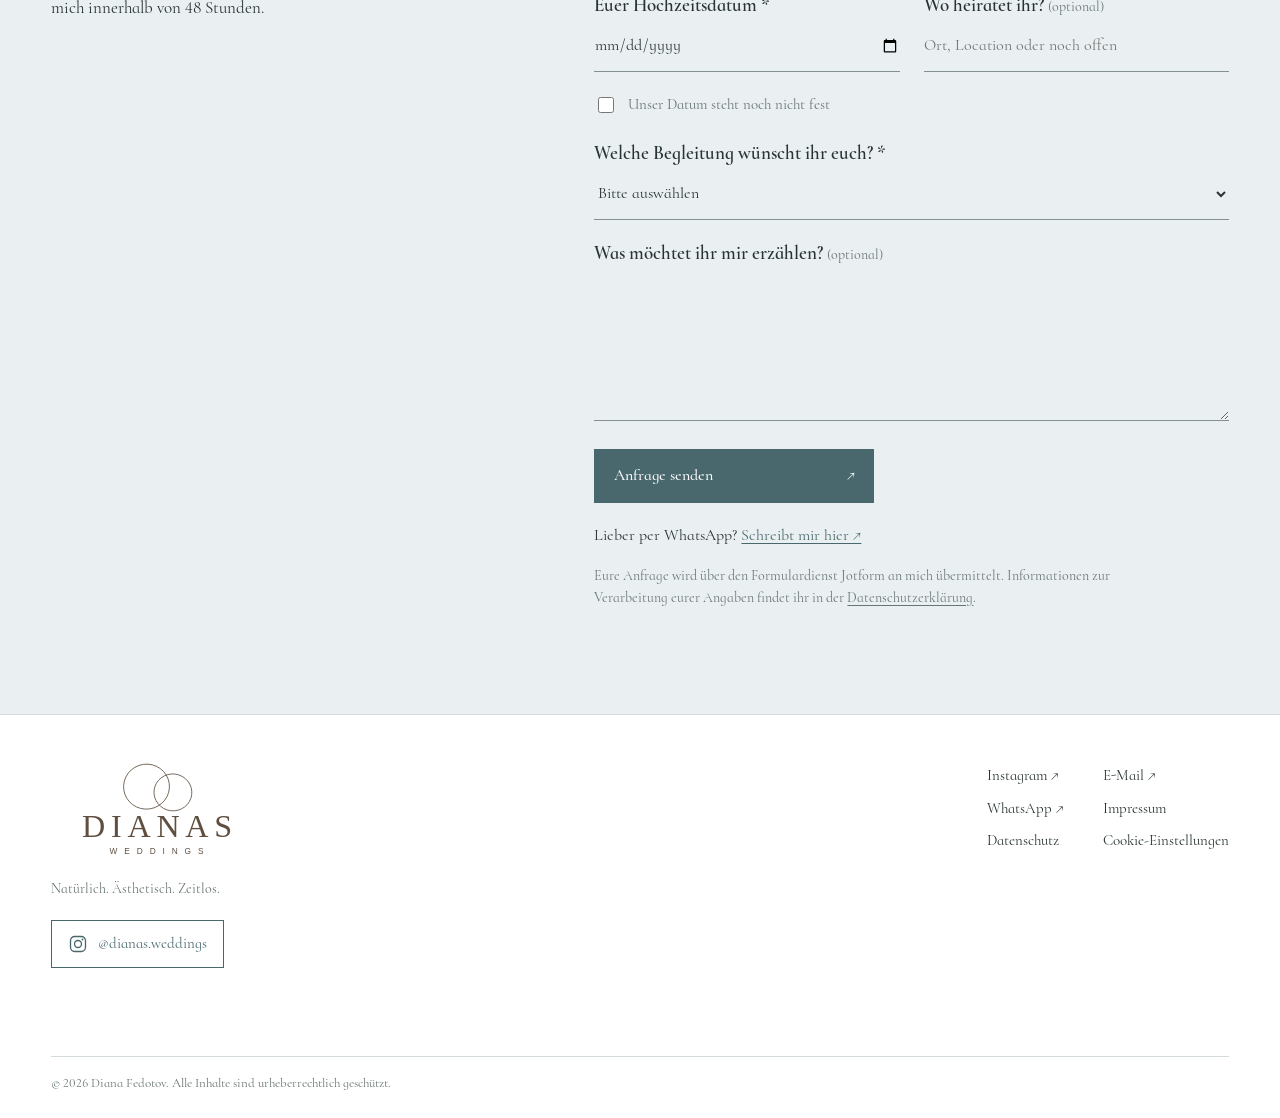
==== commit caa2e45c: "Sanfte Bewegung: Einblenden, Tiefeneffekt, Zoom, Kundenstimmen-Autoplay, Sterne Co-Authored-By: Clau" ====
--- a/index.html
+++ b/index.html
@@ -22,9 +22,10 @@
     <meta property="og:image:alt" content="Diana lachend mit ihrer Kamera" />
     <link rel="icon" type="image/png" href="favicon.png" />
     <link rel="preload" href="fonts/CormorantInfant-Regular.woff2" as="font" type="font/woff2" crossorigin />
-    <link rel="stylesheet" href="styles.css?v=20261112-15" />
+    <link rel="stylesheet" href="styles.css?v=20261112-16" />
     <script src="consent.js?v=20261019-1" defer></script>
     <script src="script.js?v=20261112-1" defer></script>
+    <script src="motion.js?v=20261112-1" defer></script>
     <script type="application/ld+json">
       {
         "@context": "https://schema.org",
--- a/styles.css
+++ b/styles.css
@@ -2776,3 +2776,87 @@
     font-size: 1.55rem;
   }
 }
+
+/* ===== Sanfte Bewegung (motion.js) ===== */
+
+/* 1. Einblenden beim Scrollen */
+.reveal {
+  opacity: 0;
+  transform: translateY(26px);
+  transition:
+    opacity 1s cubic-bezier(0.22, 0.61, 0.36, 1) var(--reveal-delay, 0ms),
+    transform 1s cubic-bezier(0.22, 0.61, 0.36, 1) var(--reveal-delay, 0ms);
+}
+
+.reveal.is-visible {
+  opacity: 1;
+  transform: none;
+}
+
+/* 2. Tiefeneffekt bei Fotos */
+.parallax {
+  overflow: hidden;
+}
+
+.parallax .site-image {
+  transform: translateY(var(--parallax, 0%)) scale(1.12);
+  will-change: transform;
+}
+
+/* 3. Fotos bei "Einblicke" zoomen sanft beim Drüberfahren */
+.reportage-teaser__media img {
+  transition: transform 1.2s cubic-bezier(0.22, 0.61, 0.36, 1), filter 0.6s ease;
+}
+
+.reportage-teaser:hover img {
+  transform: scale(1.06);
+}
+
+/* 4. Kundenstimmen blenden weich über */
+.testimonial.is-active {
+  animation: testimonial-fade 0.9s ease both;
+}
+
+@keyframes testimonial-fade {
+  from {
+    opacity: 0;
+    transform: translateY(10px);
+  }
+  to {
+    opacity: 1;
+    transform: none;
+  }
+}
+
+/* 5. Sterne nacheinander */
+.stars-animate .star {
+  display: inline-block;
+  opacity: 0.15;
+  transform: scale(0.6);
+}
+
+.stars-animate.is-visible .star {
+  animation: star-pop 0.6s cubic-bezier(0.34, 1.56, 0.64, 1) var(--star-delay, 0ms) forwards;
+}
+
+@keyframes star-pop {
+  to {
+    opacity: 1;
+    transform: scale(1);
+  }
+}
+
+@media (prefers-reduced-motion: reduce) {
+  .reveal,
+  .parallax .site-image,
+  .stars-animate .star {
+    opacity: 1;
+    transform: none;
+    transition: none;
+    animation: none;
+  }
+
+  .testimonial.is-active {
+    animation: none;
+  }
+}
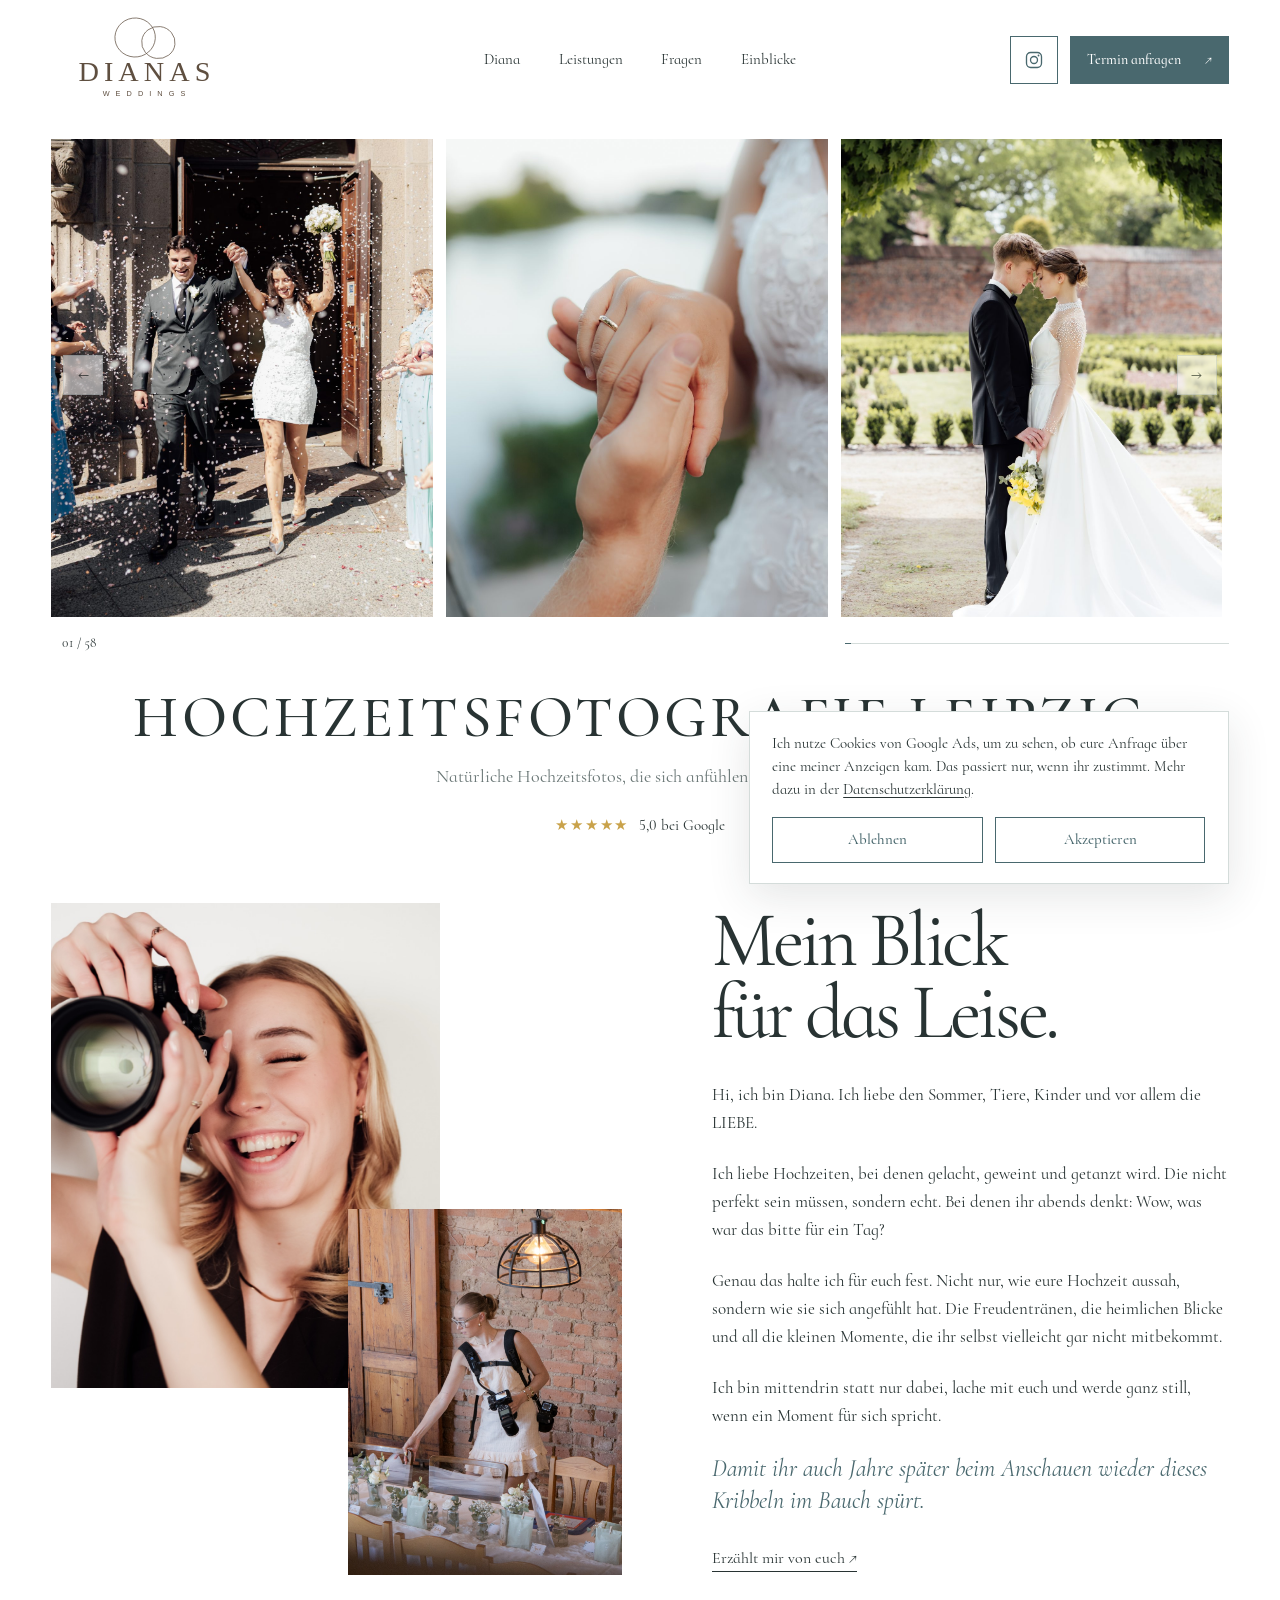
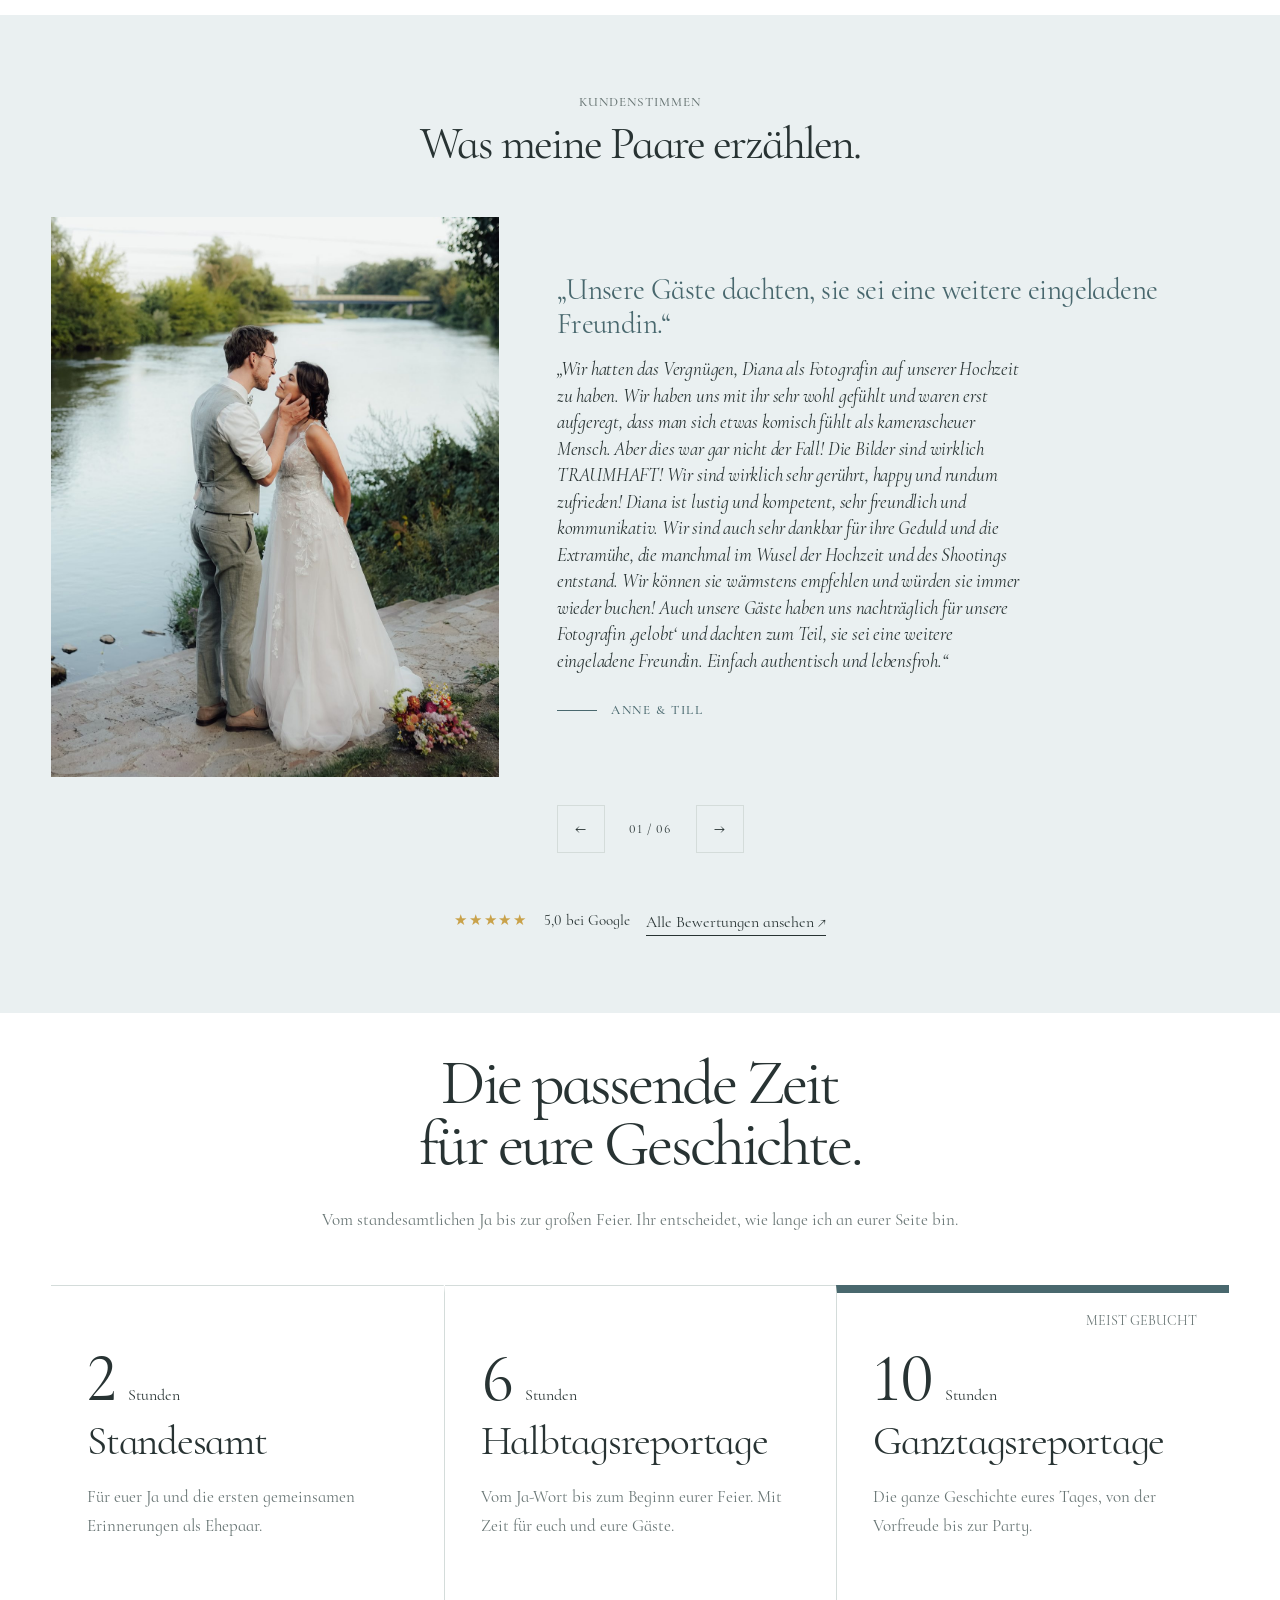
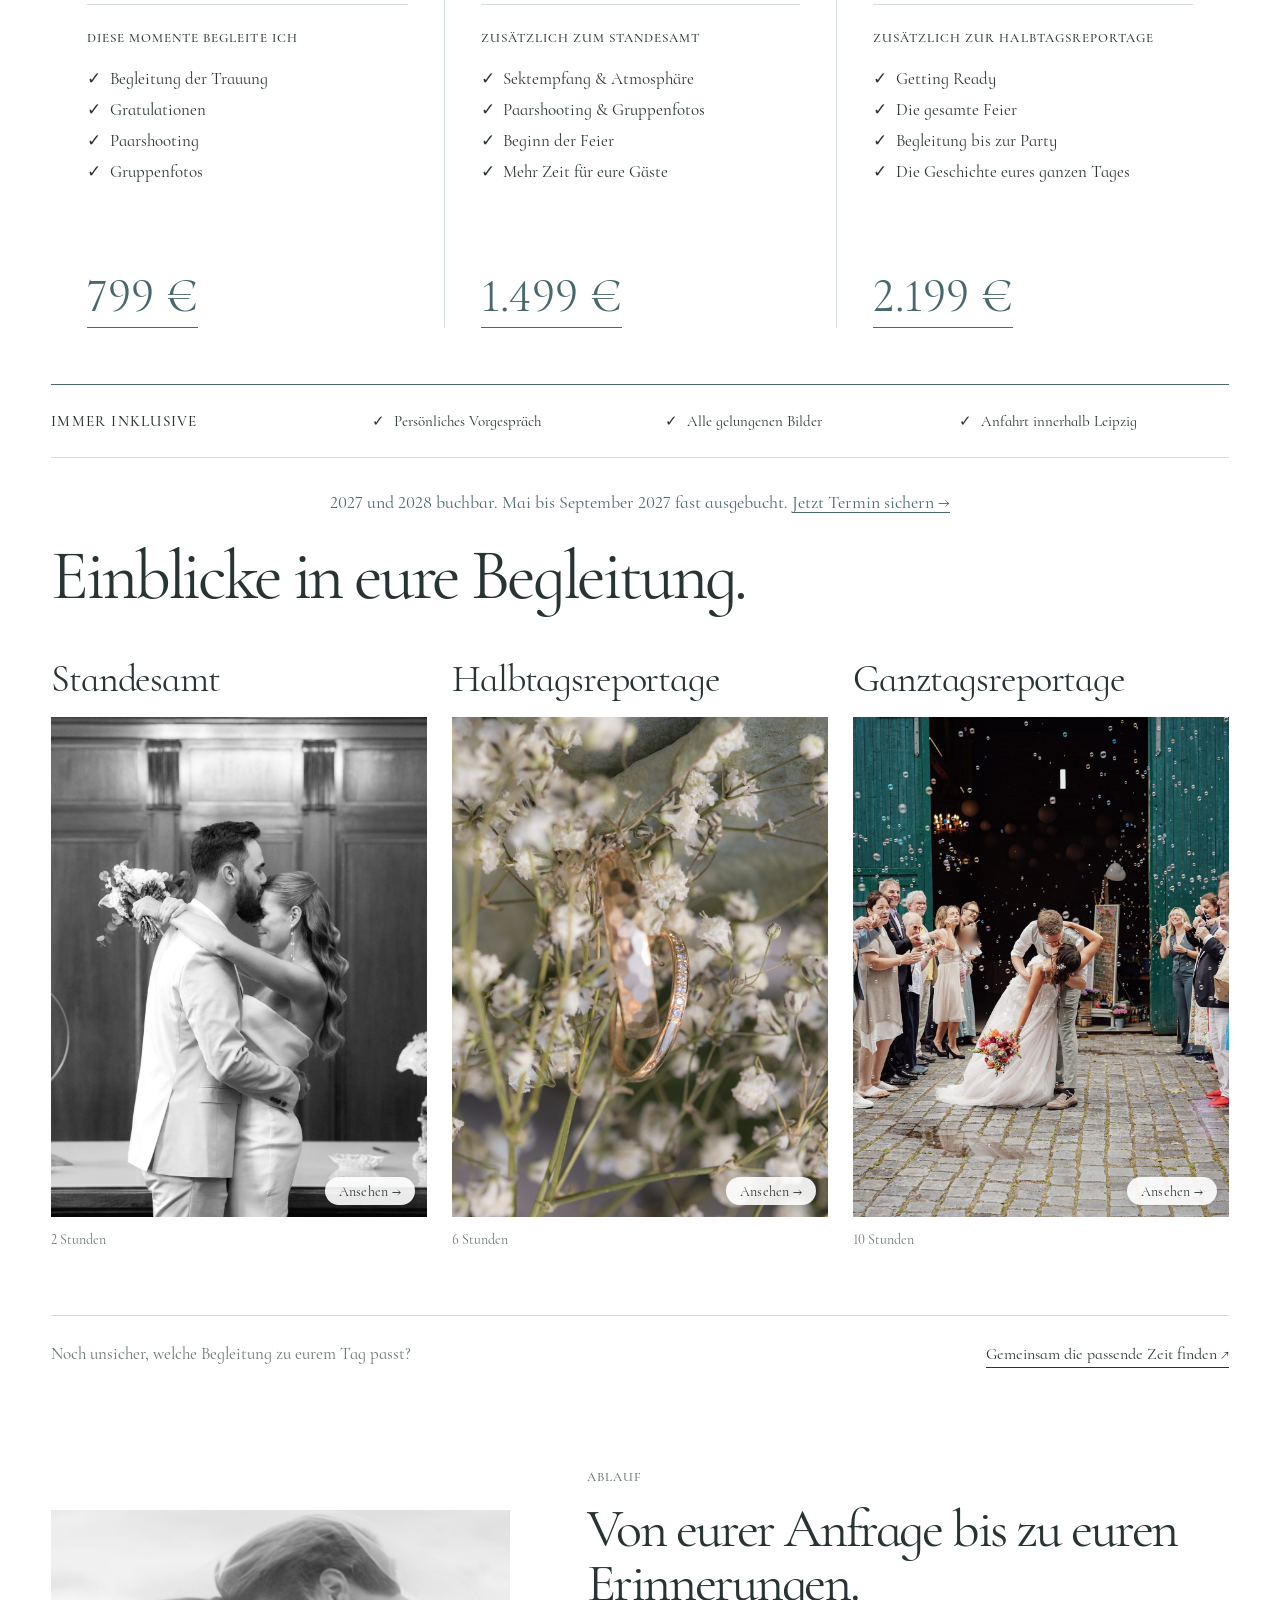
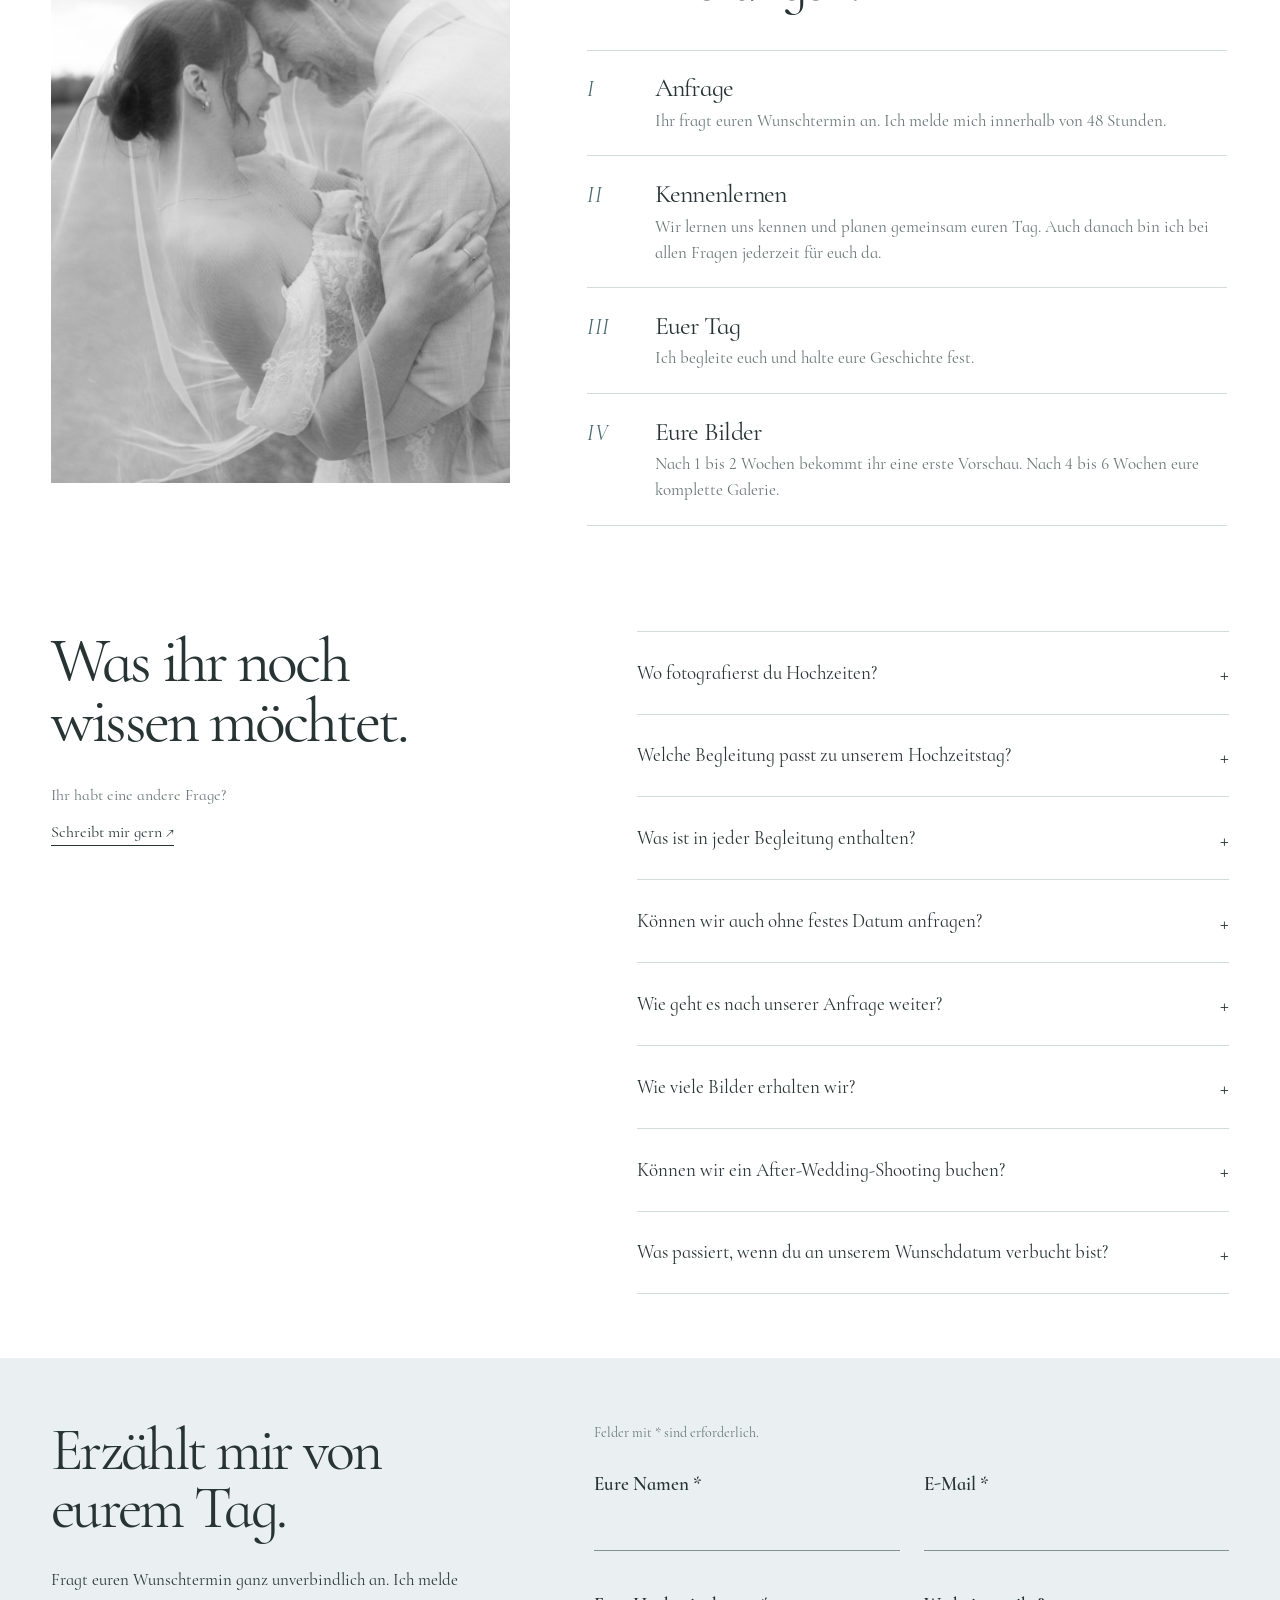
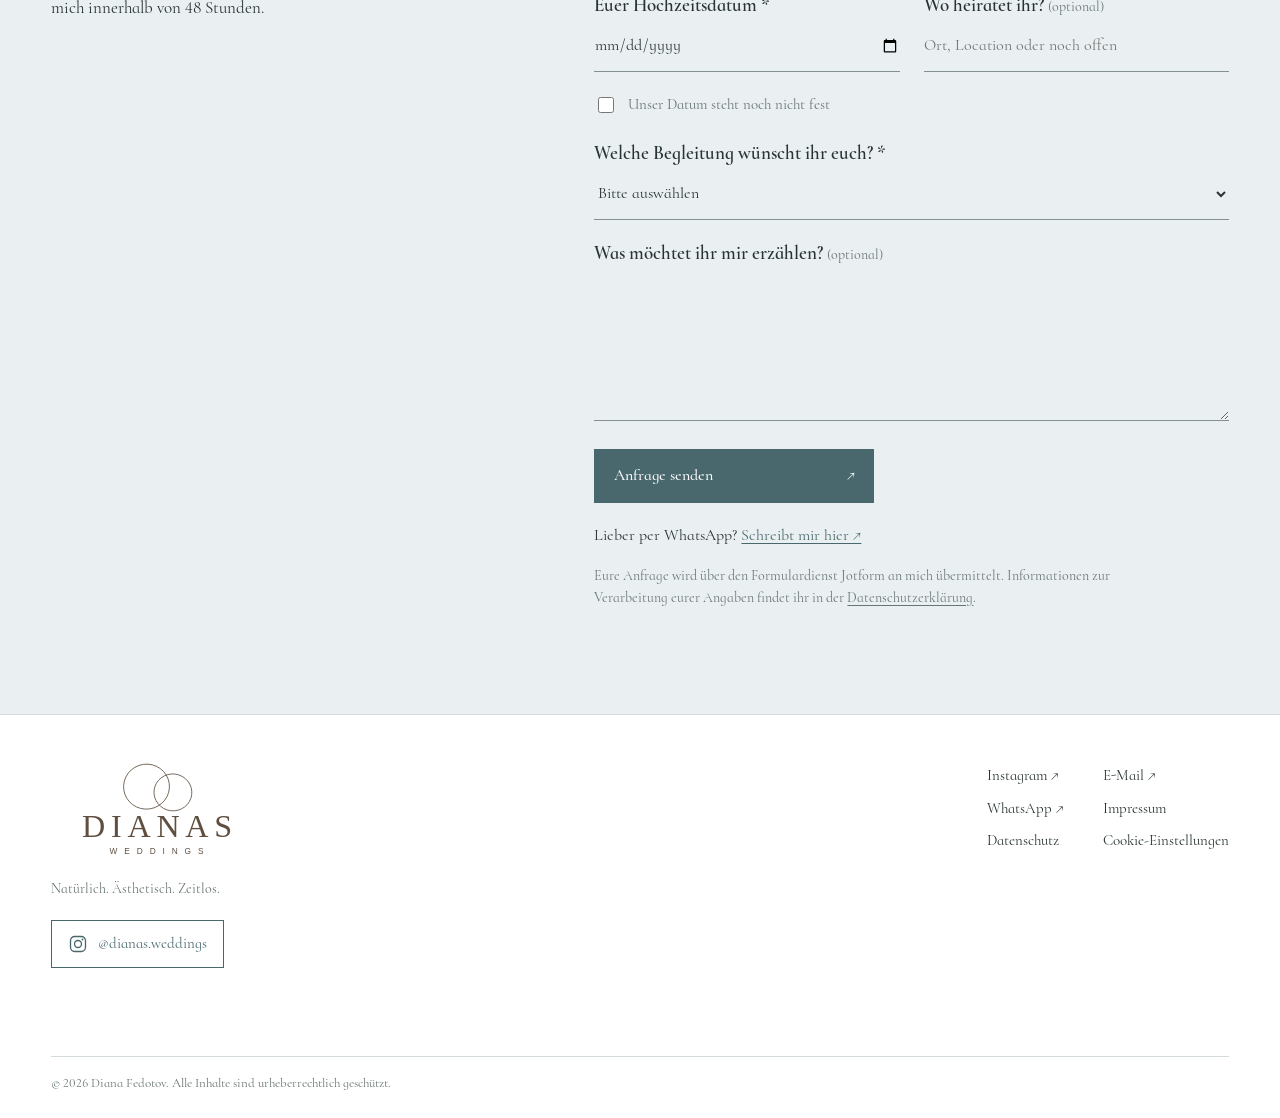
==== commit 931099bf: "Vorstellungsvideo im Bereich Über mich Das zweite Foto blendet nach 2 Sekunden zum Standbild des Vid" ====
--- a/index.html
+++ b/index.html
@@ -22,9 +22,9 @@
     <meta property="og:image:alt" content="Diana lachend mit ihrer Kamera" />
     <link rel="icon" type="image/png" href="favicon.png" />
     <link rel="preload" href="fonts/CormorantInfant-Regular.woff2" as="font" type="font/woff2" crossorigin />
-    <link rel="stylesheet" href="styles.css?v=20261112-16" />
+    <link rel="stylesheet" href="styles.css?v=20261117-4" />
     <script src="consent.js?v=20261019-1" defer></script>
-    <script src="script.js?v=20261112-1" defer></script>
+    <script src="script.js?v=20261117-4" defer></script>
     <script src="motion.js?v=20261112-1" defer></script>
     <script type="application/ld+json">
       {
@@ -778,15 +778,29 @@
               loading="lazy"
             />
           </figure>
-          <figure class="about__moment">
-            <img
-              class="site-image"
-              src="Samples/web/0F9A8510.jpg"
-              alt="Diana arbeitet mit zwei Kameras an einer Hochzeitstafel"
-              width="1066"
-              height="1600"
-              loading="lazy"
-            />
+          <figure class="about__moment" data-intro-video data-variant="4">
+            <div class="about__media">
+              <img
+                class="site-image"
+                src="Samples/web/0F9A8510.jpg"
+                alt="Diana arbeitet mit zwei Kameras an einer Hochzeitstafel"
+                width="1066"
+                height="1600"
+                loading="lazy"
+              />
+              <img
+                class="site-image about__still"
+                src="Samples/web/diana-vorstellung-bild.jpg"
+                alt=""
+                width="720"
+                height="1280"
+                loading="lazy"
+              />
+              <button class="about__play" type="button" aria-label="Vorstellungsvideo von Diana ansehen">
+                <span class="about__play-icon" aria-hidden="true"></span>
+                <span class="about__play-text">Lernt mich kennen</span>
+              </button>
+            </div>
           </figure>
         </div>
 
@@ -810,6 +824,7 @@
           <a class="text-link" href="#anfrage">Erzählt mir von euch ↗</a>
         </div>
       </section>
+
 
       <section class="testimonials" aria-labelledby="testimonials-title" data-testimonials>
         <div class="testimonials__heading">
@@ -1262,5 +1277,23 @@
       <p class="site-footer__legal">© 2026 Diana Fedotov. Alle Inhalte sind urheberrechtlich geschützt.</p>
     </footer>
 
+    <dialog class="video-dialog" data-video-dialog aria-label="Vorstellungsvideo von Diana">
+      <button class="video-dialog__close" type="button" aria-label="Video schließen">×</button>
+      <div class="video-dialog__inner">
+        <video controls playsinline preload="none" poster="Samples/web/diana-vorstellung-bild.jpg" width="720" height="1280">
+          <source src="Samples/web/diana-vorstellung.mp4" type="video/mp4" />
+        </video>
+        <div class="video-dialog__copy">
+          <p class="eyebrow">Lernt mich kennen</p>
+          <p class="video-dialog__title">4 Fragen.<br />4 Antworten.</p>
+          <ol class="video-dialog__questions">
+            <li><button type="button" data-time="8"><span>01</span>Wie bist du zur Fotografie gekommen?</button></li>
+            <li><button type="button" data-time="24"><span>02</span>Was macht deine Fotografie besonders?</button></li>
+            <li><button type="button" data-time="44"><span>03</span>Welche Paare passen zu dir?</button></li>
+            <li><button type="button" data-time="60"><span>04</span>Wie können wir dich buchen?</button></li>
+          </ol>
+        </div>
+      </div>
+    </dialog>
   </body>
 </html>
--- a/styles.css
+++ b/styles.css
@@ -2860,3 +2860,285 @@
     animation: none;
   }
 }
+
+/* Diana: zweites Foto wechselt zum Standbild des Vorstellungsvideos */
+.about__media {
+  position: relative;
+  overflow: hidden;
+  aspect-ratio: 3 / 4;
+  background: var(--mist);
+  transition: height 700ms ease;
+}
+
+.about__moment .about__media .site-image {
+  position: absolute;
+  inset: 0;
+  aspect-ratio: auto;
+}
+
+.about__moment .about__still {
+  object-position: 50% 0%;
+  opacity: 0;
+  transition: opacity 2500ms ease;
+}
+
+.about__moment.is-still .about__media .about__still {
+  opacity: 1;
+}
+
+.about__media video {
+  position: absolute;
+  inset: 0;
+  z-index: 3;
+  width: 100%;
+  height: 100%;
+  object-fit: cover;
+  background: var(--ink);
+}
+
+.about__play {
+  position: absolute;
+  inset: 0;
+  z-index: 2;
+  display: flex;
+  flex-direction: column;
+  gap: 0.6rem;
+  align-items: center;
+  justify-content: center;
+  padding: 0;
+  border: 0;
+  background: none;
+  color: var(--white);
+  font: inherit;
+  cursor: pointer;
+  opacity: 0;
+  pointer-events: none;
+  transition: opacity 900ms ease 1800ms;
+}
+
+.about__moment.is-still .about__play {
+  opacity: 1;
+  pointer-events: auto;
+}
+
+.about__play-icon {
+  position: relative;
+  display: block;
+  width: clamp(3rem, 4.2vw, 4.2rem);
+  aspect-ratio: 1;
+  border: 1px solid rgba(255, 255, 255, 0.9);
+  border-radius: 50%;
+  background: rgba(40, 51, 51, 0.28);
+  backdrop-filter: blur(4px);
+  transition: transform 300ms ease, background 300ms ease;
+}
+
+.about__play-icon::after {
+  position: absolute;
+  top: 50%;
+  left: 54%;
+  border-top: 0.55em solid transparent;
+  border-bottom: 0.55em solid transparent;
+  border-left: 0.9em solid currentColor;
+  content: "";
+  transform: translate(-50%, -50%);
+}
+
+.about__play:hover .about__play-icon,
+.about__play:focus-visible .about__play-icon {
+  background: rgba(73, 104, 110, 0.7);
+  transform: scale(1.06);
+}
+
+.about__play-text {
+  display: none;
+}
+
+/* Varianten 2 und 4: Schrift unten statt Kreis */
+[data-variant="2"] .about__play,
+[data-variant="4"] .about__play {
+  flex-direction: row;
+  justify-content: flex-start;
+  align-items: flex-end;
+  padding: 1rem 1.1rem;
+  background: linear-gradient(to top, rgba(40, 51, 51, 0.55), transparent 45%);
+}
+
+[data-variant="2"] .about__play-icon,
+[data-variant="4"] .about__play-icon {
+  width: 1.9rem;
+  font-size: 0.7rem;
+  backdrop-filter: none;
+  background: transparent;
+}
+
+[data-variant="2"] .about__play-text,
+[data-variant="4"] .about__play-text {
+  display: block;
+  font-size: clamp(1.05rem, 1.3vw, 1.3rem);
+  font-style: italic;
+  line-height: 1.9rem;
+}
+
+/* Großes Video in der Mitte des Bildschirms */
+.video-dialog {
+  max-width: none;
+  max-height: none;
+  width: 100%;
+  height: 100%;
+  margin: 0;
+  padding: clamp(1rem, 4vw, 3rem);
+  border: 0;
+  background: rgba(40, 51, 51, 0.97);
+  color: var(--white);
+}
+
+.video-dialog[open] {
+  display: grid;
+  place-items: center;
+  animation: video-dialog-in 350ms ease;
+}
+
+.video-dialog::backdrop {
+  background: transparent;
+}
+
+@keyframes video-dialog-in {
+  from {
+    opacity: 0;
+  }
+}
+
+.video-dialog__inner {
+  display: grid;
+  grid-template-columns: auto minmax(0, 24rem);
+  gap: clamp(2rem, 4vw, 4rem);
+  align-items: center;
+}
+
+.video-dialog video {
+  display: block;
+  height: min(86vh, 54rem);
+  width: auto;
+  max-width: 100%;
+  aspect-ratio: 9 / 16;
+  background: var(--ink);
+}
+
+.video-dialog__close {
+  position: absolute;
+  top: 0.75rem;
+  right: 1rem;
+  width: 3rem;
+  height: 3rem;
+  border: 0;
+  background: none;
+  color: var(--white);
+  font: inherit;
+  font-size: 2.4rem;
+  line-height: 1;
+  cursor: pointer;
+}
+
+.video-dialog .eyebrow {
+  color: rgba(255, 255, 255, 0.7);
+}
+
+.video-dialog__title {
+  margin-bottom: 1.5rem;
+  font-size: clamp(2rem, 3vw, 2.8rem);
+  line-height: 1.05;
+}
+
+.video-dialog__questions {
+  margin: 0;
+  padding: 0;
+  list-style: none;
+  border-top: 1px solid rgba(255, 255, 255, 0.25);
+}
+
+.video-dialog__questions li {
+  border-bottom: 1px solid rgba(255, 255, 255, 0.25);
+}
+
+.video-dialog__questions button {
+  display: flex;
+  gap: 0.9rem;
+  align-items: baseline;
+  width: 100%;
+  padding: 0.85rem 0;
+  border: 0;
+  background: none;
+  color: rgba(255, 255, 255, 0.85);
+  font: inherit;
+  font-size: 1.15rem;
+  text-align: left;
+  cursor: pointer;
+}
+
+.video-dialog__questions button span {
+  font-size: 0.75rem;
+  letter-spacing: 0.09em;
+  opacity: 0.7;
+}
+
+.video-dialog__questions button:hover,
+.video-dialog__questions button:focus-visible,
+.video-dialog__questions button.is-active {
+  color: var(--white);
+  font-style: italic;
+}
+
+@media (max-width: 820px) {
+  .video-dialog__inner {
+    grid-template-columns: 1fr;
+    justify-items: center;
+    gap: 1rem;
+  }
+
+  .video-dialog video {
+    height: min(68vh, 40rem);
+  }
+
+  .video-dialog__copy {
+    width: min(100%, 22rem);
+  }
+
+  .video-dialog .eyebrow,
+  .video-dialog__title {
+    display: none;
+  }
+
+  .video-dialog__questions button {
+    padding: 0.55rem 0;
+    font-size: 0.95rem;
+  }
+}
+
+/* Auf dem Handy ist das Foto klein: nur der runde Knopf, ohne Schrift */
+@media (max-width: 820px) {
+  [data-variant="4"] .about__play {
+    justify-content: center;
+    align-items: center;
+    padding: 0;
+    background: linear-gradient(to top, rgba(40, 51, 51, 0.35), transparent 60%);
+  }
+
+  [data-variant="4"] .about__play-icon {
+    width: 2.6rem;
+    font-size: 0.85rem;
+    background: rgba(40, 51, 51, 0.28);
+  }
+
+  [data-variant="4"] .about__play-text {
+    display: none;
+  }
+}
+
+@media (prefers-reduced-motion: reduce) {
+  .about__still,
+  .about__play,
+  .about__media {
+    transition: none;
+  }
+}
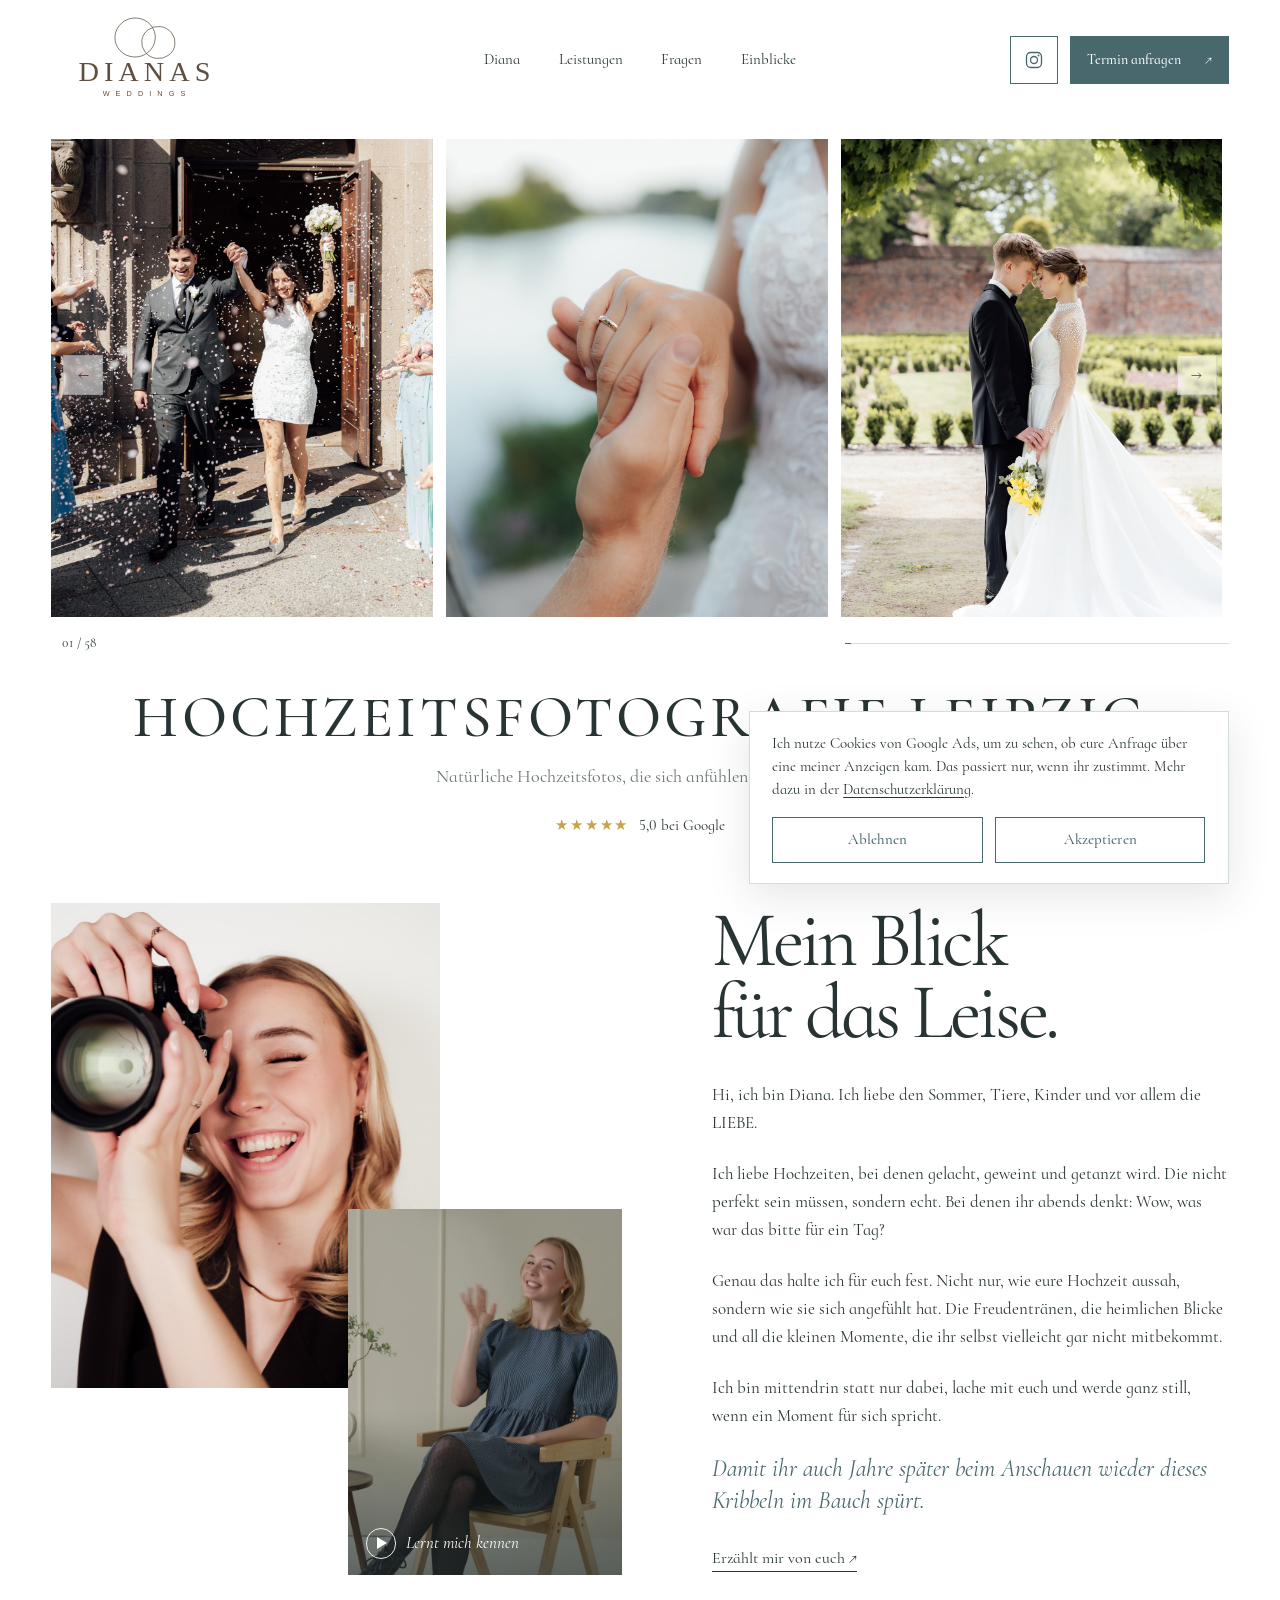
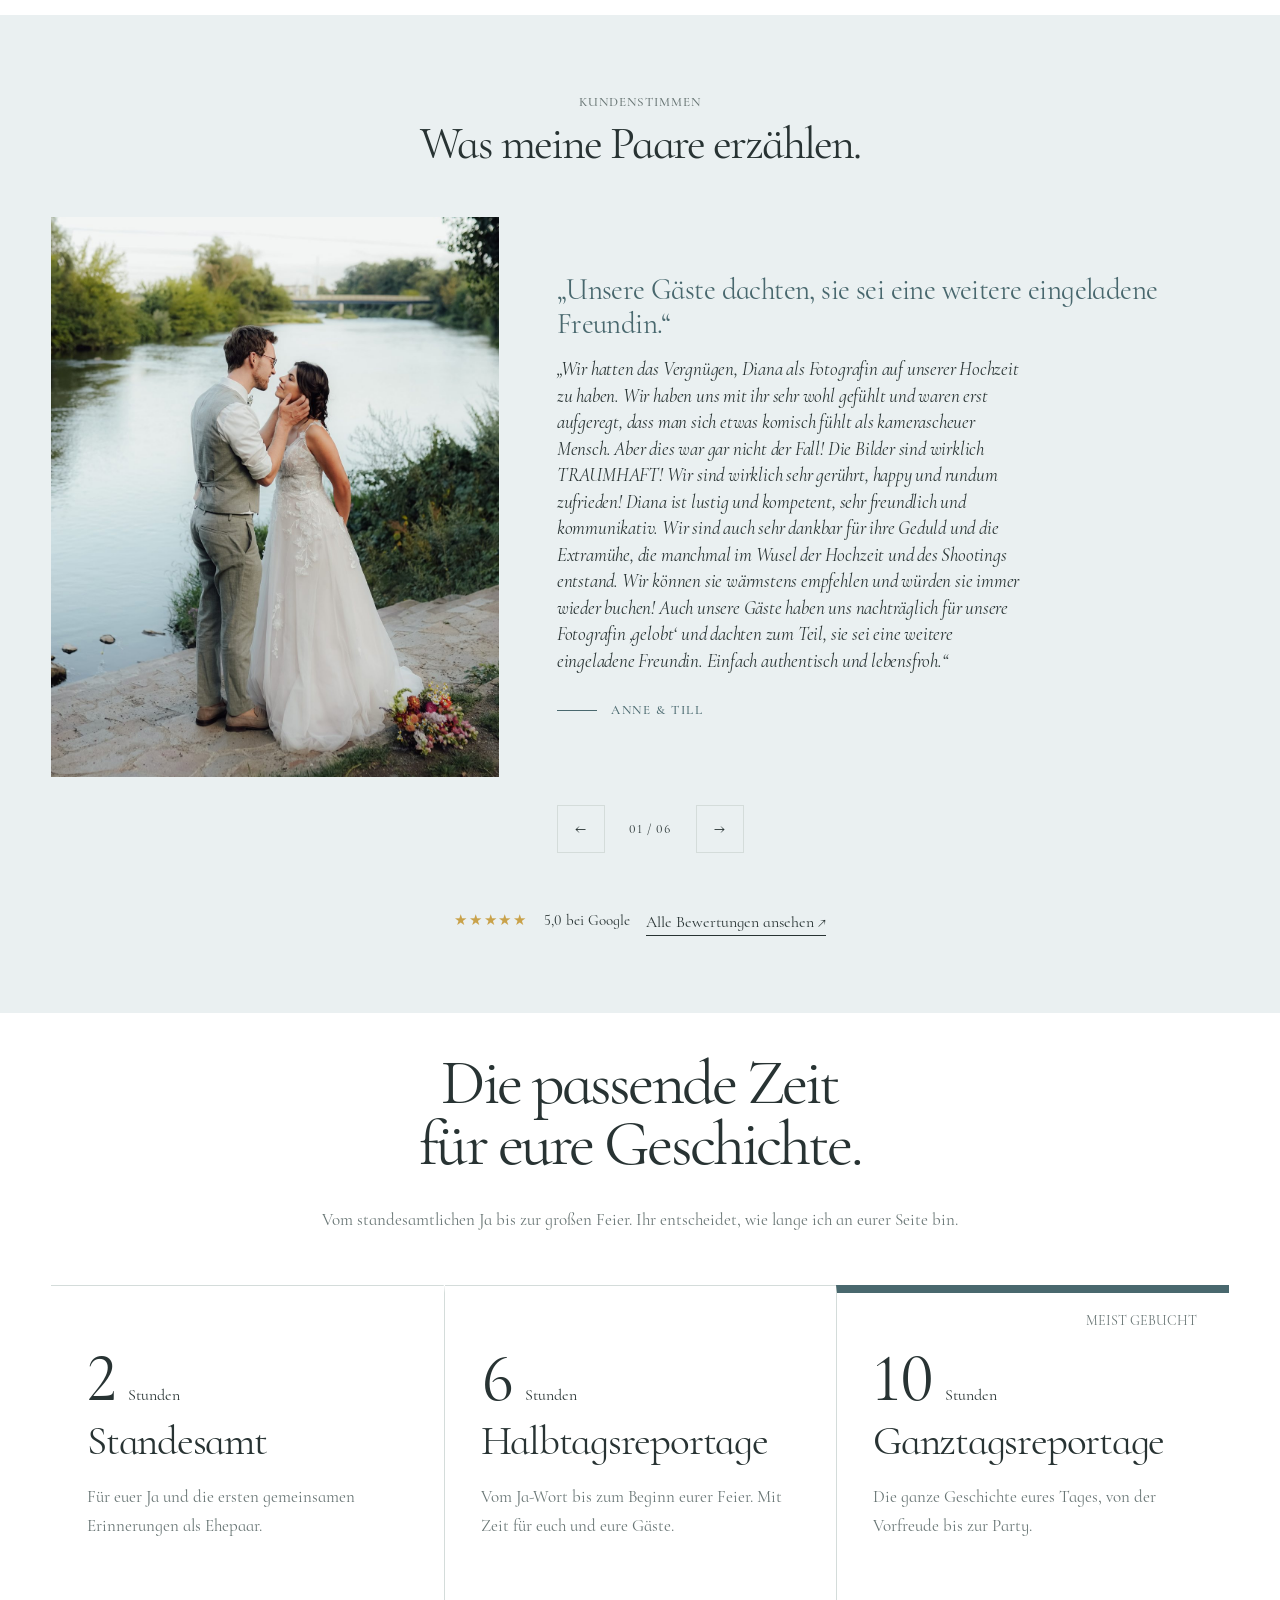
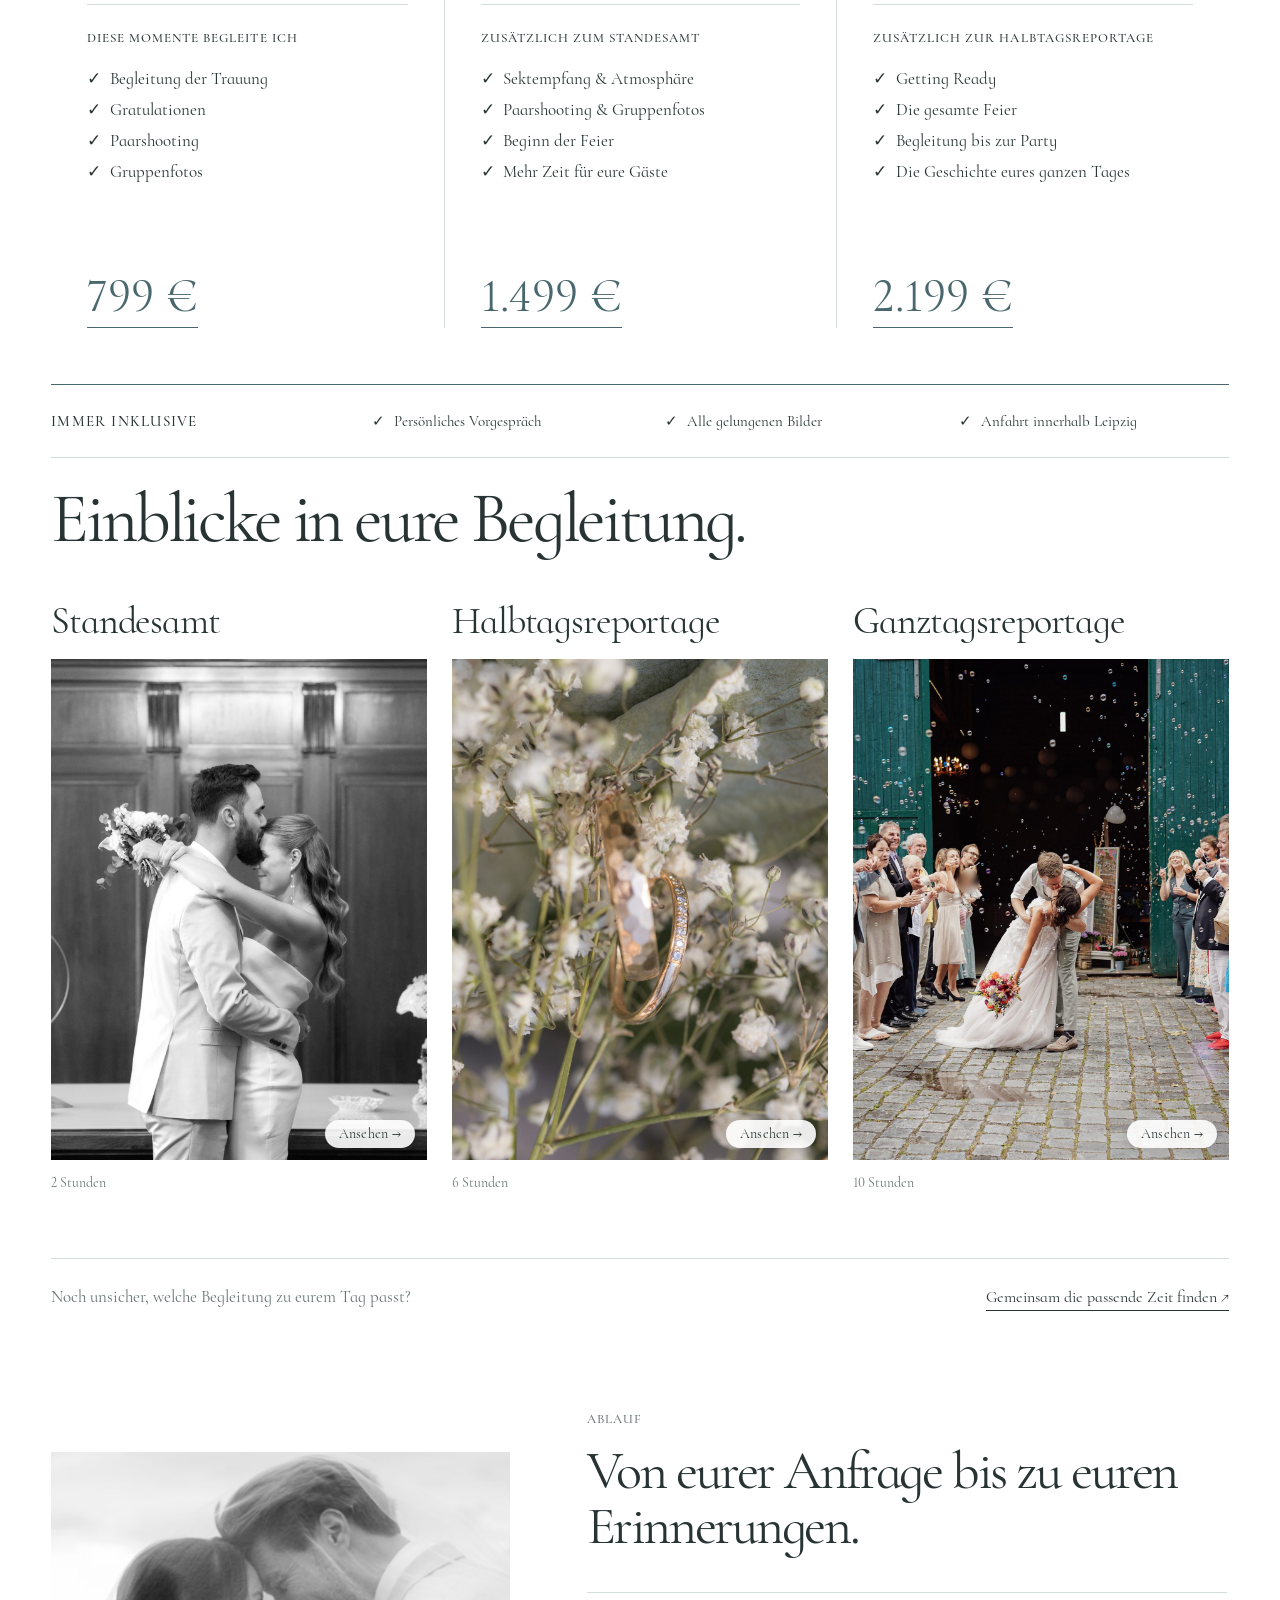
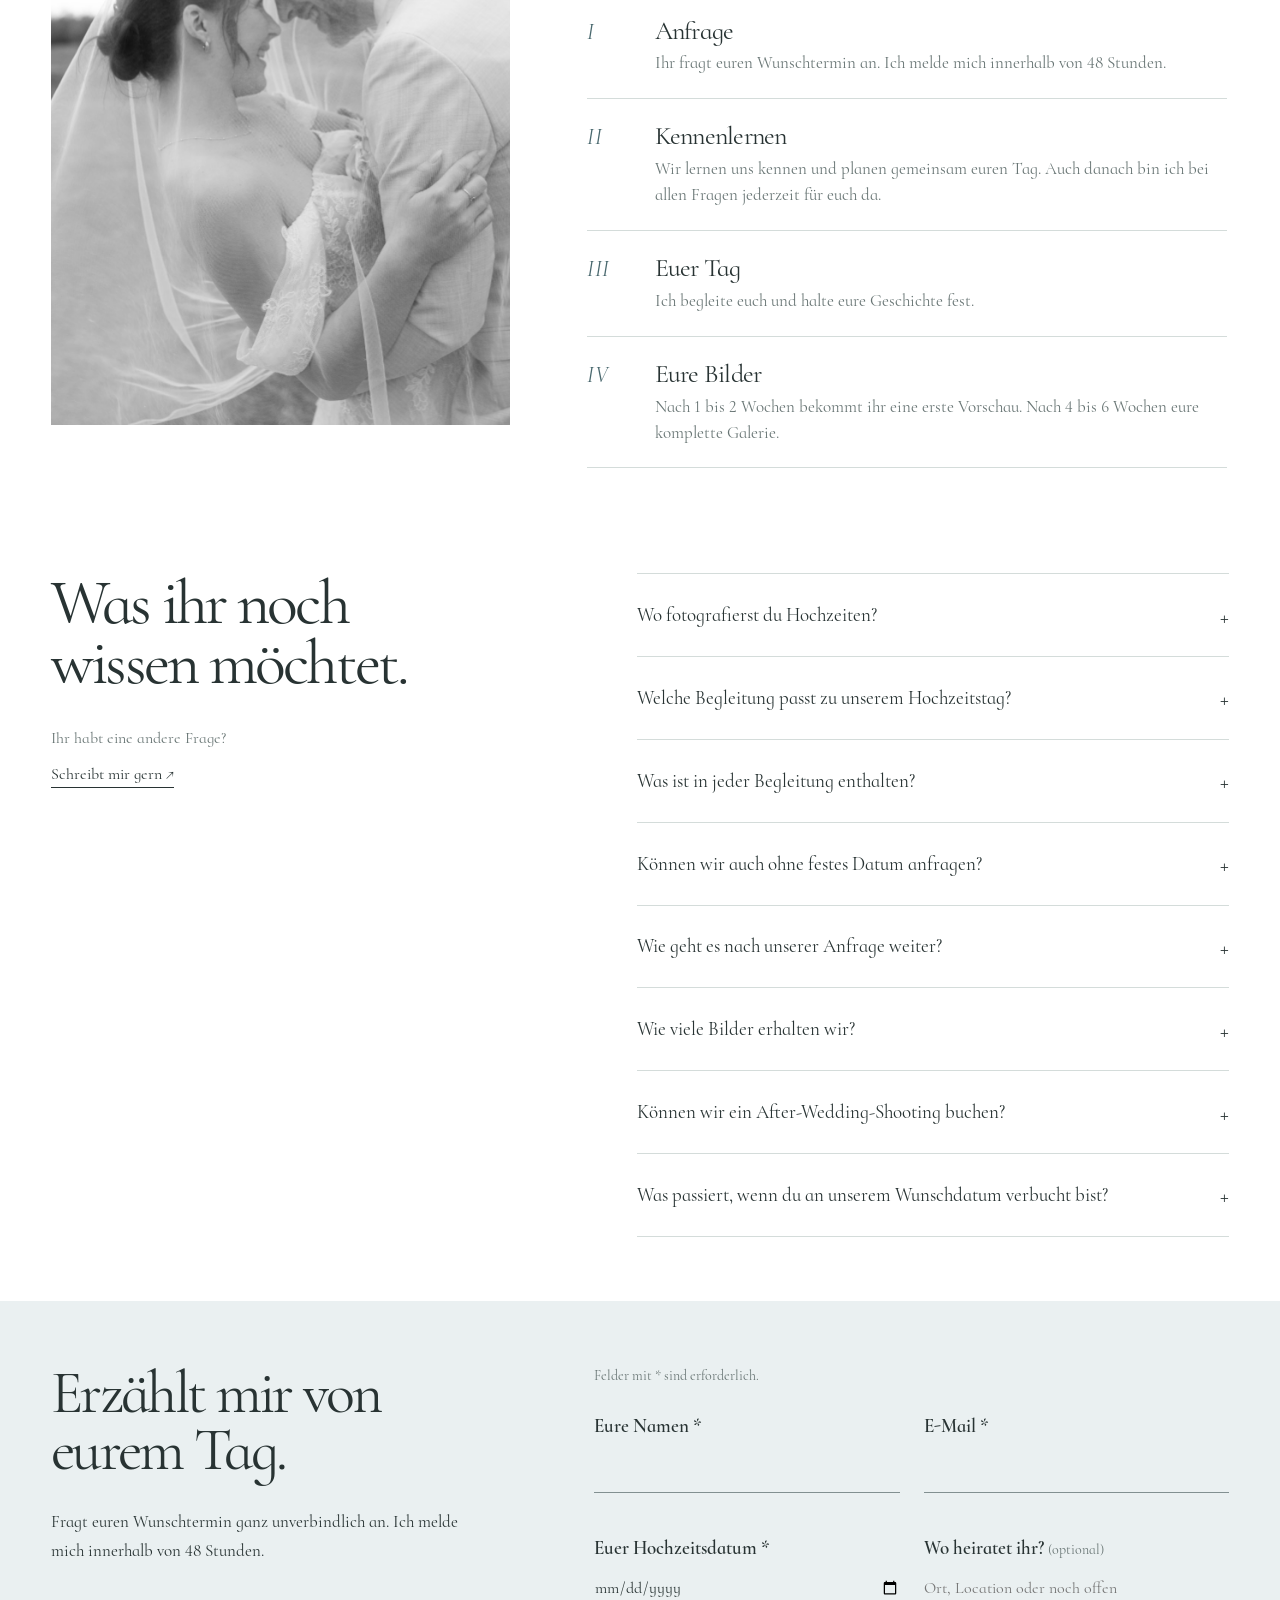
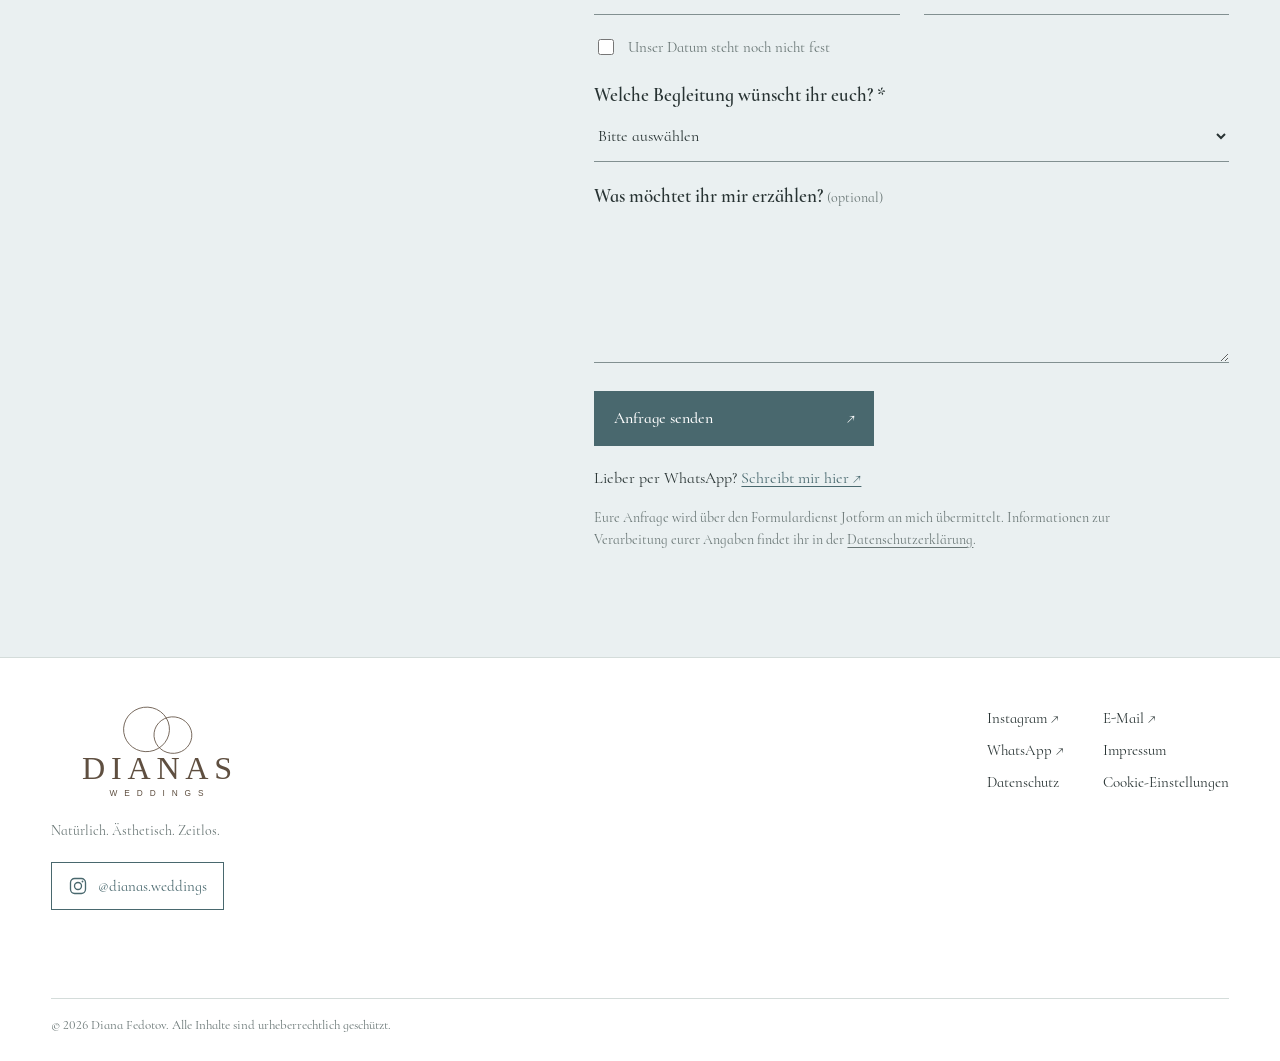
==== commit af7c5a77: "Preise auf dem Handy: größere Schrift, Striche und Preise auf einer Höhe, Satz zur Verfügbarkeit ent" ====
--- a/index.html
+++ b/index.html
@@ -22,7 +22,7 @@
     <meta property="og:image:alt" content="Diana lachend mit ihrer Kamera" />
     <link rel="icon" type="image/png" href="favicon.png" />
     <link rel="preload" href="fonts/CormorantInfant-Regular.woff2" as="font" type="font/woff2" crossorigin />
-    <link rel="stylesheet" href="styles.css?v=20261117-4" />
+    <link rel="stylesheet" href="styles.css?v=20261123-2" />
     <script src="consent.js?v=20261019-1" defer></script>
     <script src="script.js?v=20261117-4" defer></script>
     <script src="motion.js?v=20261112-1" defer></script>
@@ -965,7 +965,7 @@
             <div class="package__hours"><strong>10</strong><span>Stunden</span></div>
             <h3>Ganztags&shy;reportage</h3>
             <p>Die ganze Geschichte eures Tages, von der Vorfreude bis zur Party.</p>
-            <p class="package__scope">Zusätzlich zur Halbtagsreportage</p>
+            <p class="package__scope">Zusätzlich zur Halbtags&shy;reportage</p>
             <ul>
               <li>Getting Ready</li>
               <li>Die gesamte Feier</li>
@@ -982,11 +982,6 @@
           <span>Alle gelungenen Bilder</span>
           <span>Anfahrt innerhalb Leipzig</span>
         </div>
-
-        <p class="packages__availability">
-          2027 und 2028 buchbar. Mai bis September&nbsp;2027 fast ausgebucht.
-          <a href="#anfrage">Jetzt Termin sichern&nbsp;→</a>
-        </p>
 
       </section>
 
--- a/styles.css
+++ b/styles.css
@@ -1808,6 +1808,11 @@
   }
 
   .package {
+    /* Alle drei Spalten teilen sich dieselben Zeilen: Striche und Preise stehen auf einer Höhe */
+    display: grid;
+    grid-row: span 6;
+    grid-template-rows: subgrid;
+    row-gap: 0;
     min-width: 0;
     min-height: 24rem;
     padding: 1.4rem 0.35rem 0;
@@ -1823,7 +1828,7 @@
     top: 0.3rem;
     right: 0.2rem;
     left: 0.2rem;
-    font-size: 0.48rem;
+    font-size: 0.55rem;
   }
 
   .package__hours {
@@ -1836,7 +1841,7 @@
   }
 
   .package__hours span {
-    font-size: 0.62rem;
+    font-size: 0.7rem;
   }
 
   .package h3 {
@@ -1848,14 +1853,14 @@
   .package > p:not(.package__price, .package__label, .package__scope) {
     min-height: 4.7rem;
     margin-bottom: 0.4rem;
-    font-size: 0.68rem;
+    font-size: 0.76rem;
     line-height: 1.3;
   }
 
   .package .package__scope {
     margin-top: 0.4rem;
     padding-top: 0.55rem;
-    font-size: 0.52rem;
+    font-size: 0.6rem;
     letter-spacing: 0.03em;
     line-height: 1.25;
   }
@@ -1863,7 +1868,7 @@
   .package ul {
     min-height: 7.5rem;
     margin: 0.55rem 0 0.8rem;
-    font-size: 0.64rem;
+    font-size: 0.72rem;
     line-height: 1.35;
   }
 
@@ -1876,7 +1881,8 @@
   }
 
   .package__price {
-    align-self: center;
+    align-self: end;
+    justify-self: center;
     padding-top: 0.65rem;
     font-size: 1.35rem;
   }
@@ -1886,13 +1892,13 @@
     gap: 0.35rem;
     margin-top: 1.3rem;
     padding: 0.75rem 0;
-    font-size: 0.62rem;
+    font-size: 0.7rem;
     line-height: 1.25;
   }
 
   .packages__included strong {
     margin: 0;
-    font-size: 0.58rem;
+    font-size: 0.64rem;
     letter-spacing: 0.04em;
   }
 
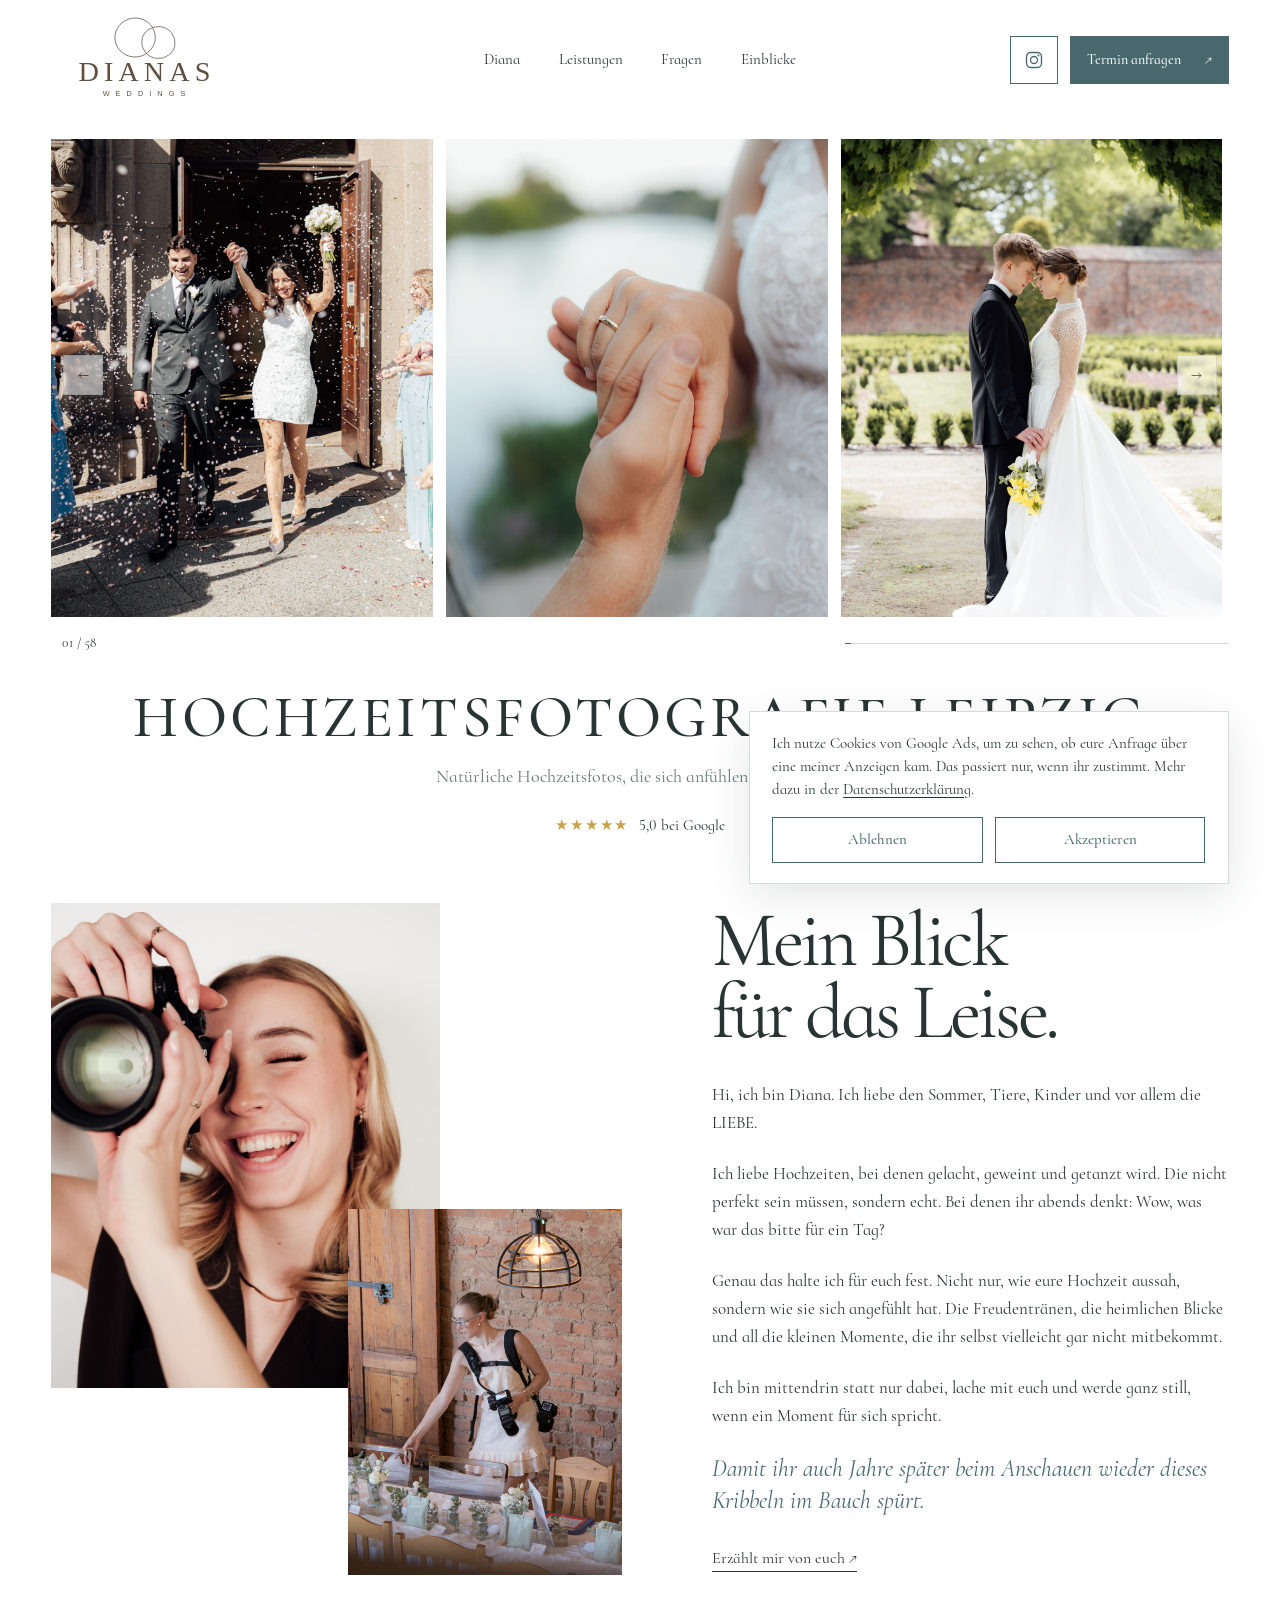
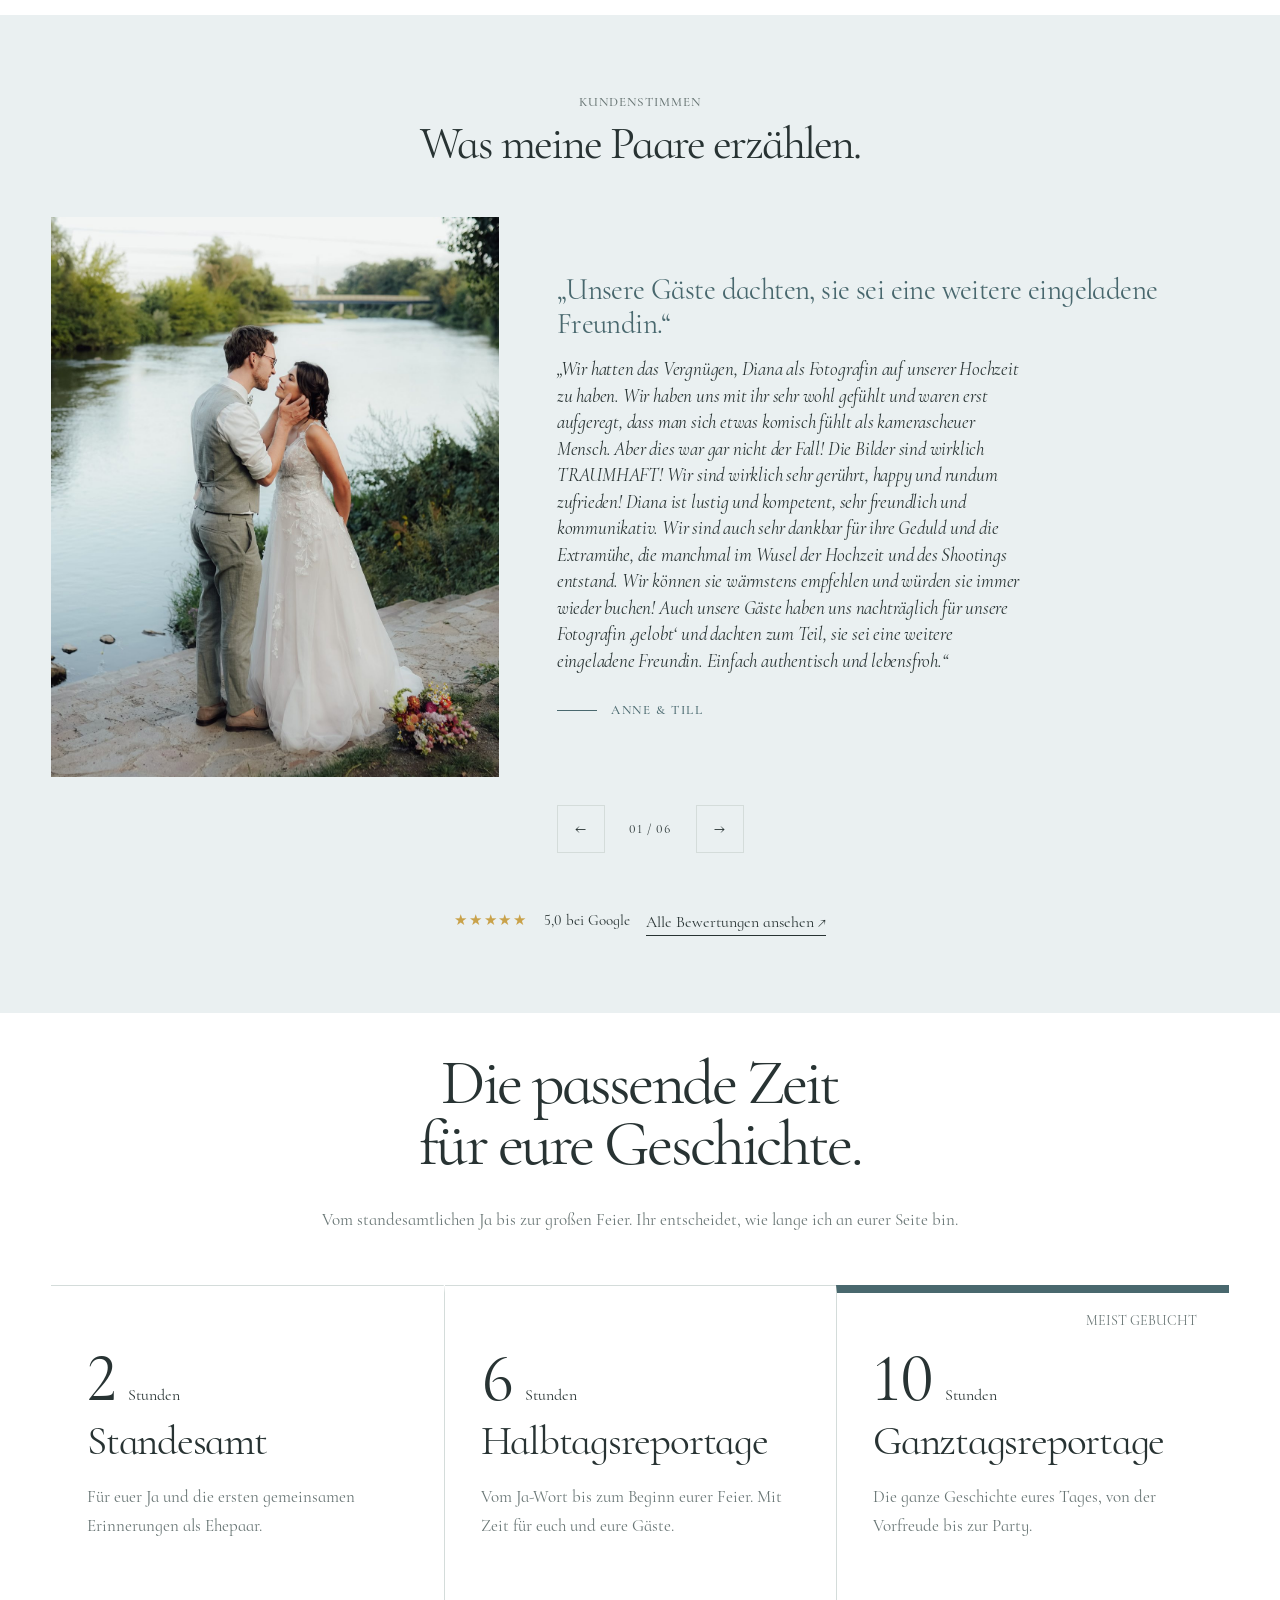
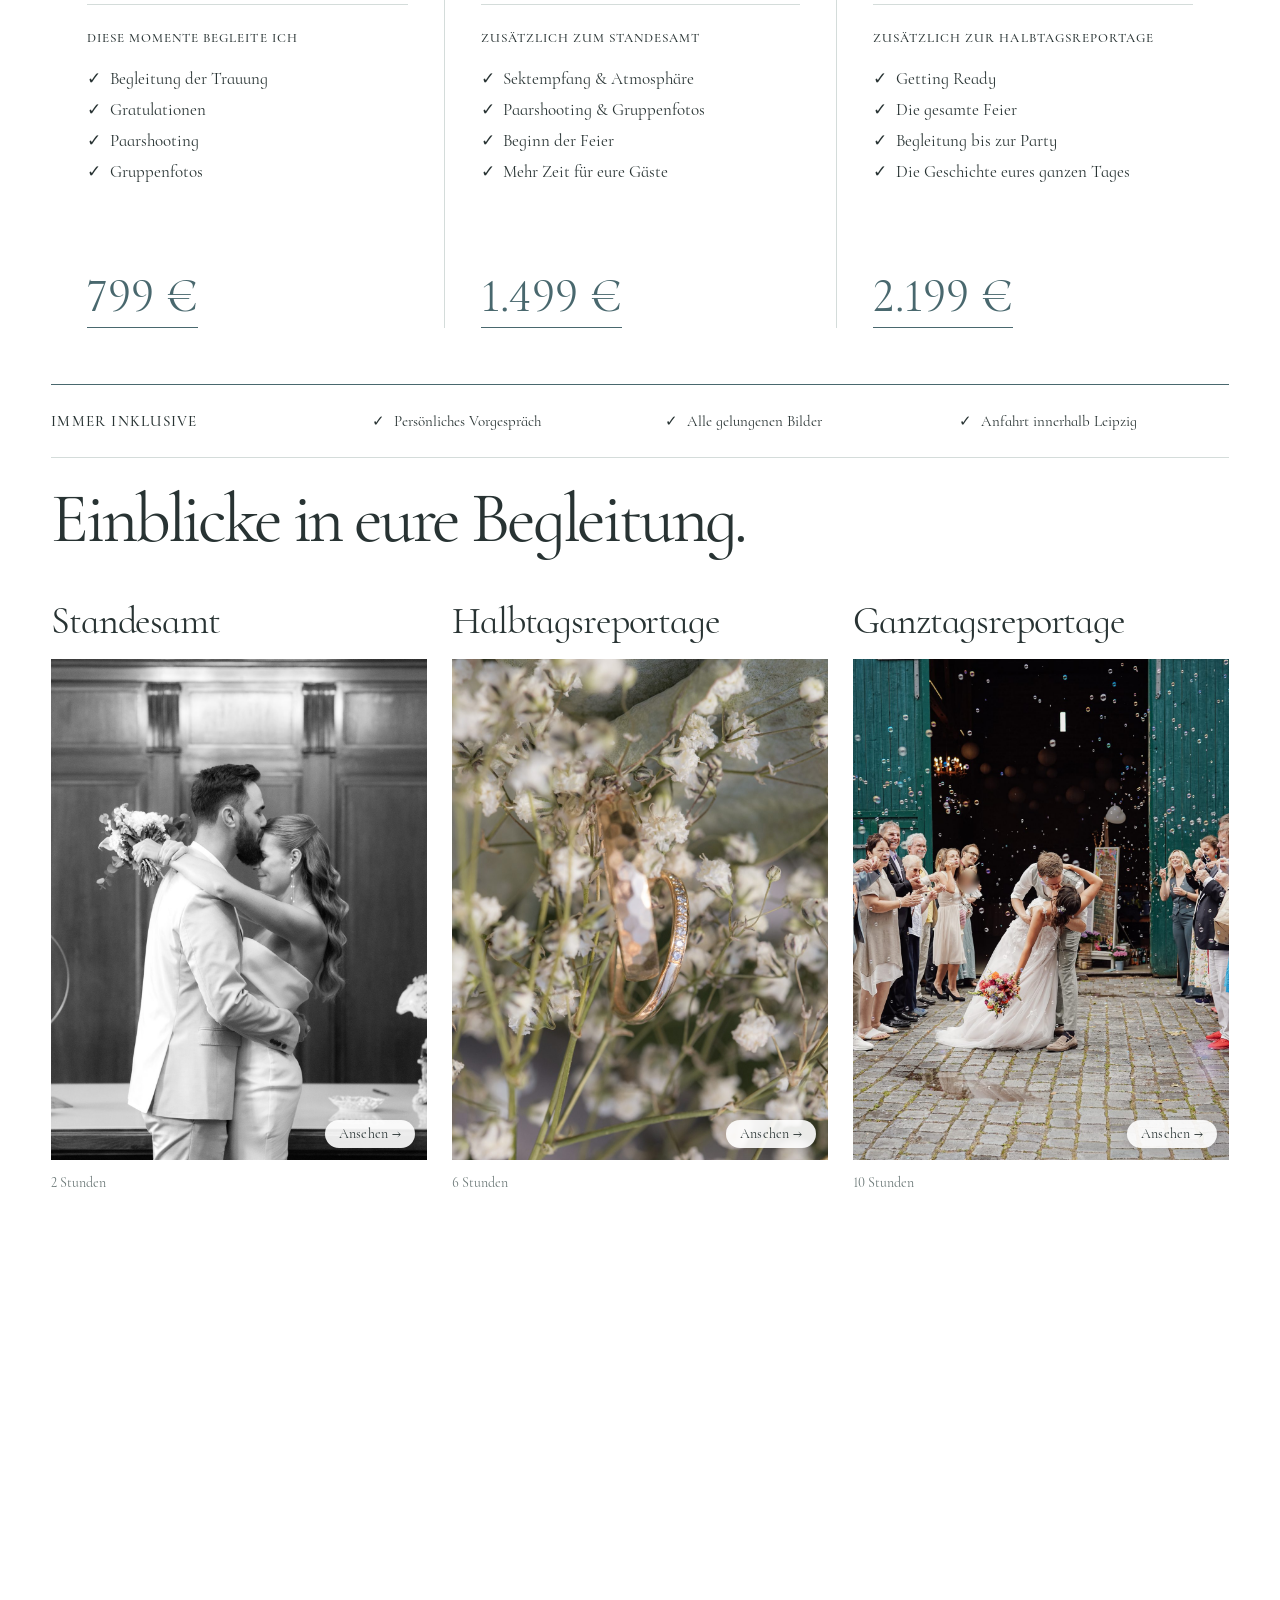
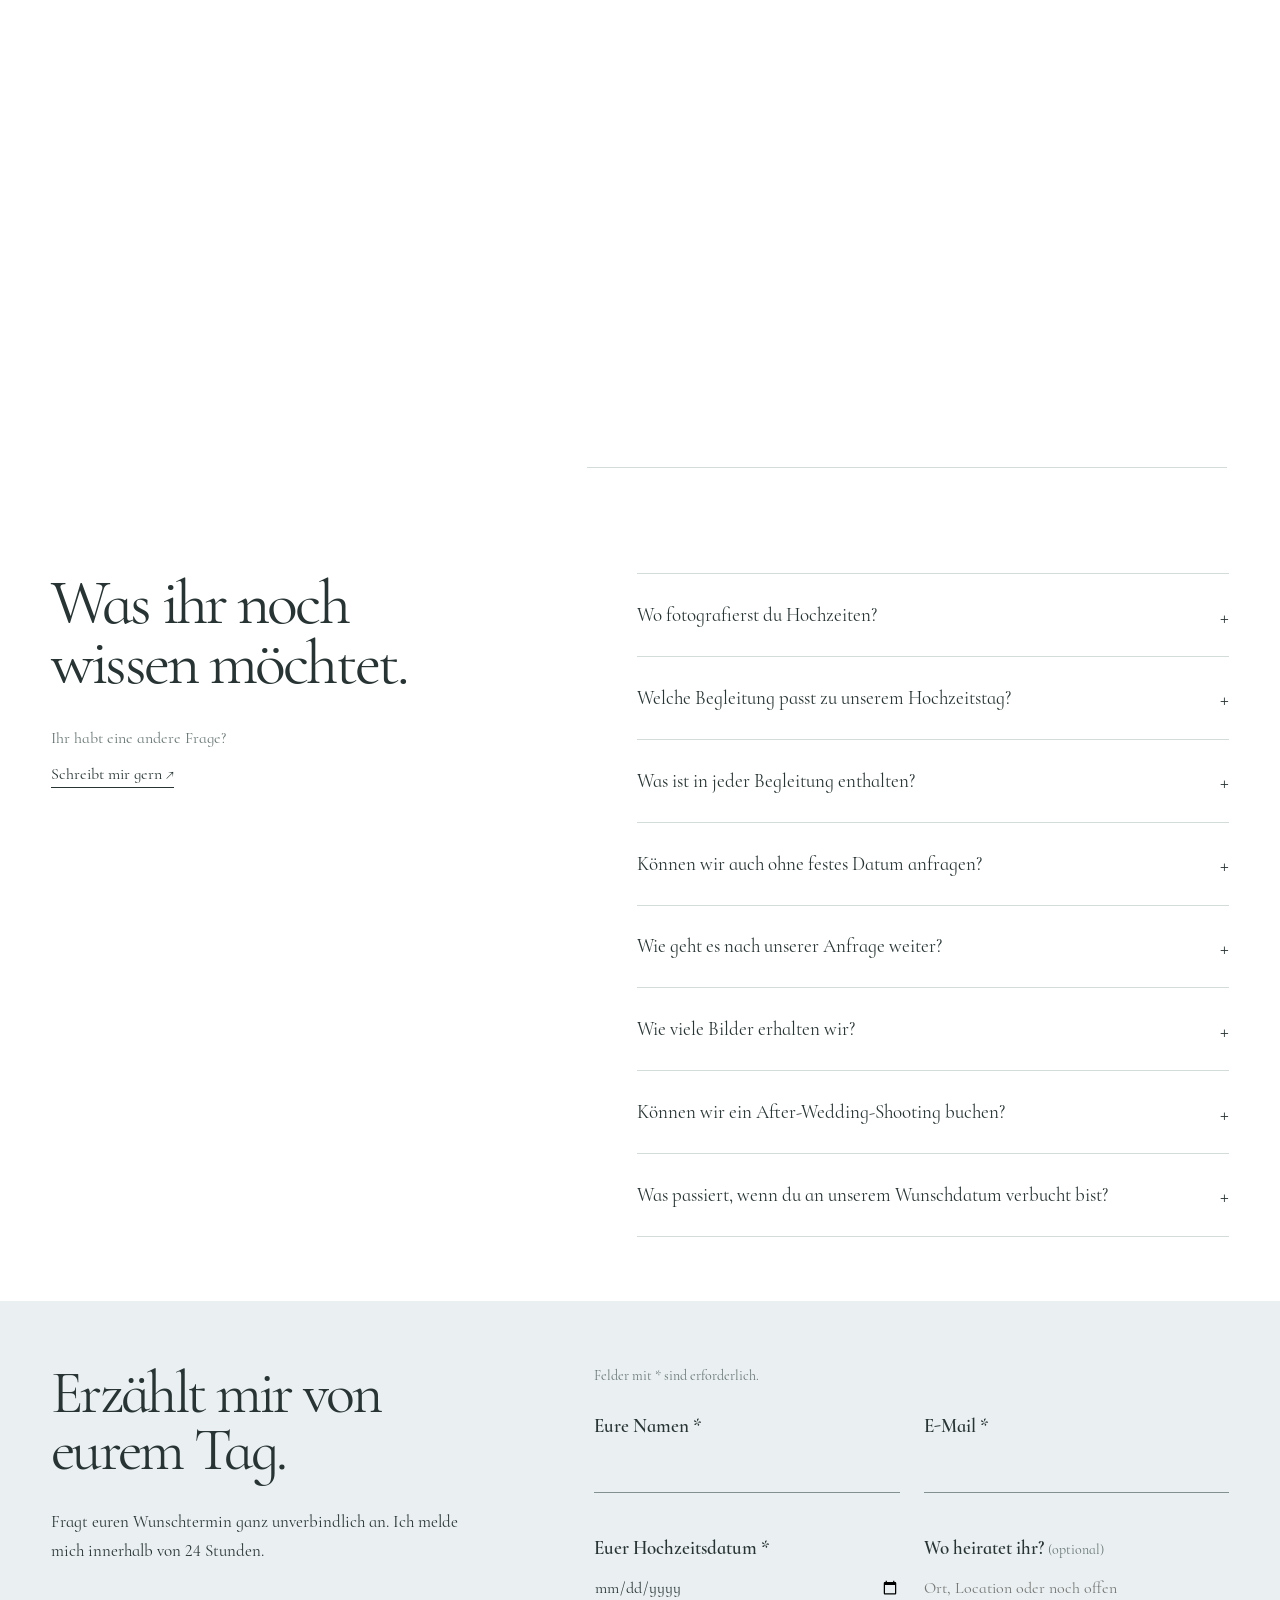
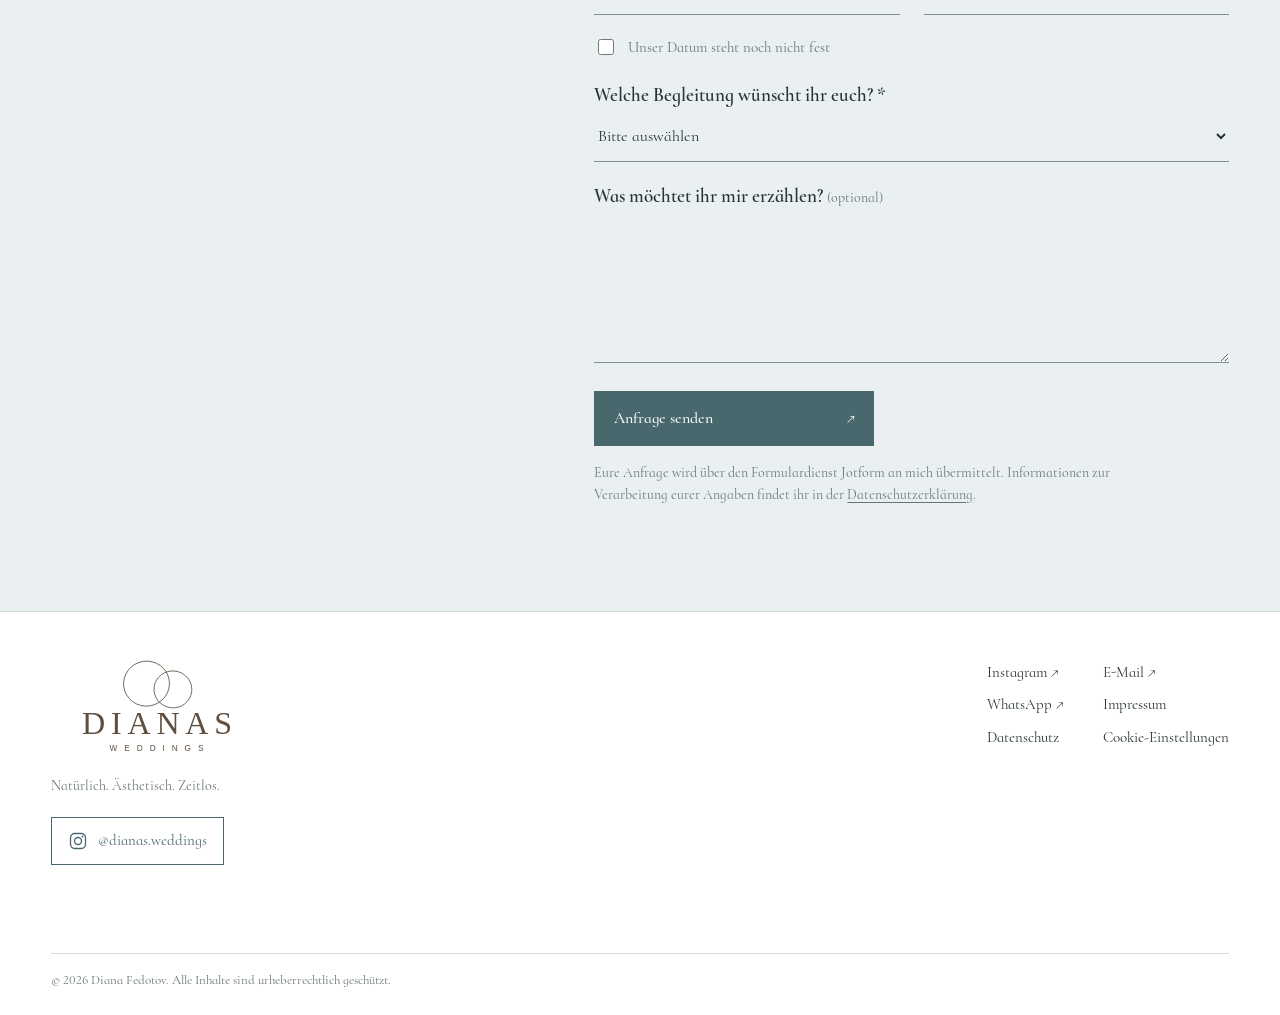
==== commit cc2160e4: "Antwort innerhalb von 24 Stunden, WhatsApp-Hinweis unter dem Formular entfernt Co-Authored-By: Claud" ====
--- a/index.html
+++ b/index.html
@@ -1064,7 +1064,7 @@
               <span class="steps__number" aria-hidden="true">I</span>
               <div>
                 <h3>Anfrage</h3>
-                <p>Ihr fragt euren Wunschtermin an. Ich melde mich innerhalb von 48&nbsp;Stunden.</p>
+                <p>Ihr fragt euren Wunschtermin an. Ich melde mich innerhalb von 24&nbsp;Stunden.</p>
               </div>
             </li>
             <li>
@@ -1153,7 +1153,7 @@
               </button>
             </h3>
             <div class="accordion__panel" hidden>
-              <p>Ich melde mich innerhalb von 48&nbsp;Stunden persönlich bei euch. Anschließend lernen wir uns kennen und besprechen eure Wünsche, Fragen, den Ablauf und die passende Begleitung.</p>
+              <p>Ich melde mich innerhalb von 24&nbsp;Stunden persönlich bei euch. Anschließend lernen wir uns kennen und besprechen eure Wünsche, Fragen, den Ablauf und die passende Begleitung.</p>
             </div>
           </article>
           <article class="accordion__item">
@@ -1196,7 +1196,7 @@
       <section class="inquiry" id="anfrage" aria-labelledby="inquiry-title">
         <div class="inquiry__intro">
           <h2 id="inquiry-title">Erzählt mir von eurem Tag.</h2>
-          <p>Fragt euren Wunschtermin ganz unverbindlich an. Ich melde mich innerhalb von 48&nbsp;Stunden.</p>
+          <p>Fragt euren Wunschtermin ganz unverbindlich an. Ich melde mich innerhalb von 24&nbsp;Stunden.</p>
         </div>
 
         <form class="inquiry-form" data-preview-form novalidate aria-describedby="required-note form-status">
@@ -1240,7 +1240,6 @@
           </label>
 
           <button class="button" type="submit">Anfrage senden <span aria-hidden="true">↗</span></button>
-          <p class="form-whatsapp">Lieber per WhatsApp? <a href="https://wa.me/4915257639629" target="_blank" rel="noopener">Schreibt mir hier&nbsp;↗</a></p>
           <p class="form-privacy">
             Eure Anfrage wird über den Formulardienst Jotform an mich übermittelt. Informationen zur Verarbeitung eurer Angaben findet ihr in der
             <a href="datenschutz.html">Datenschutzerklärung</a>.
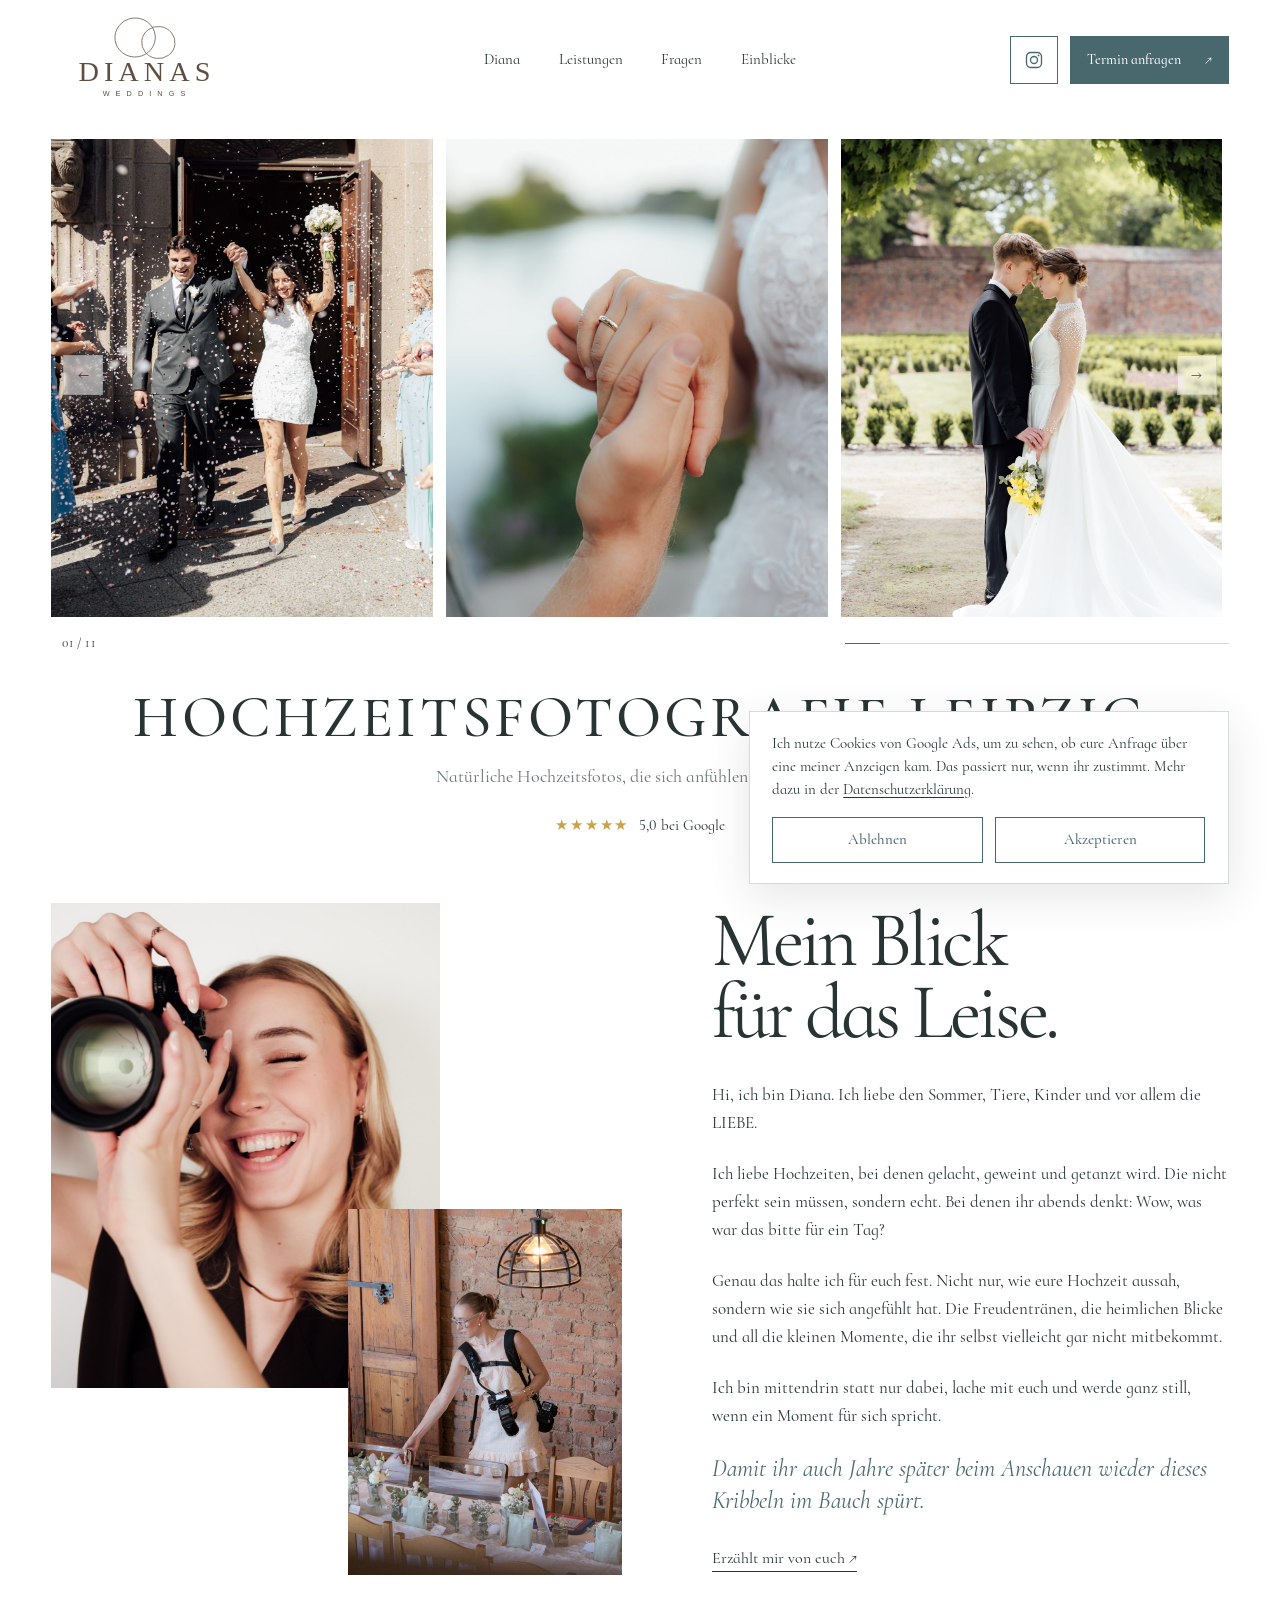
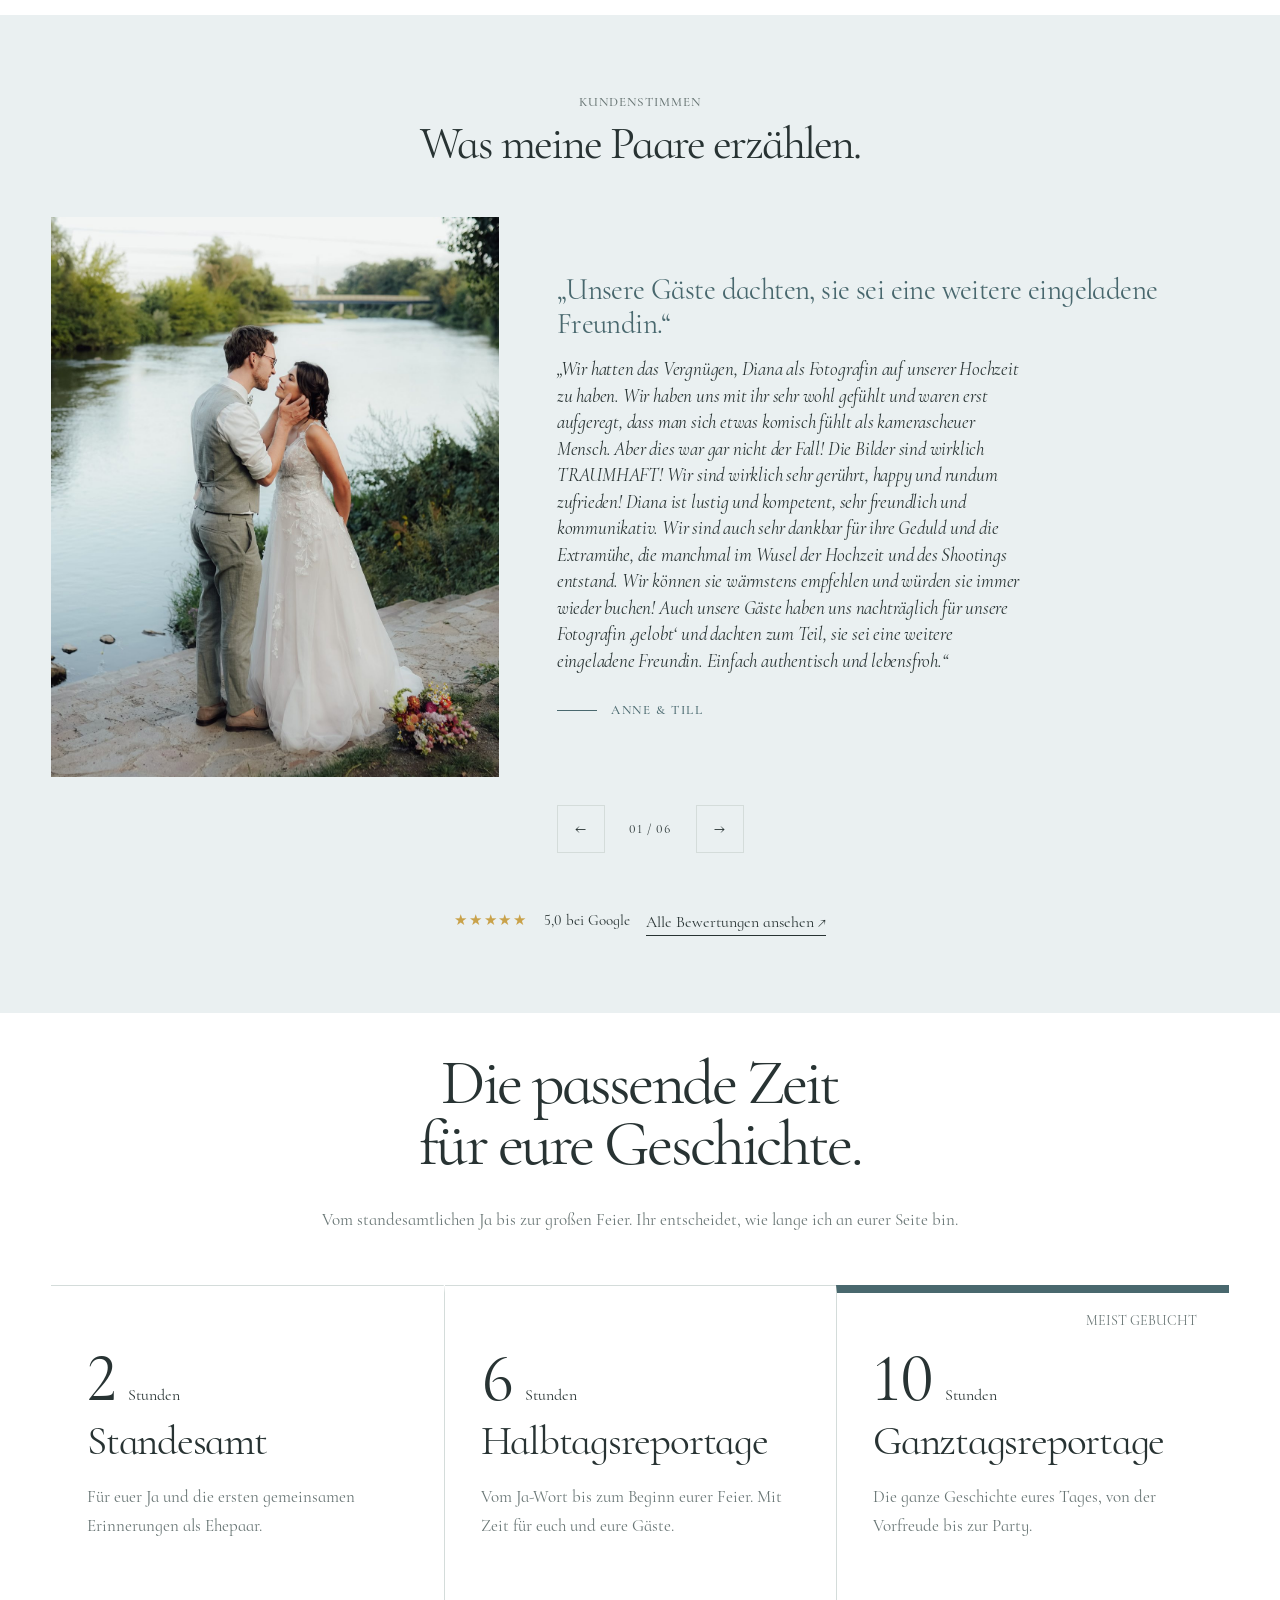
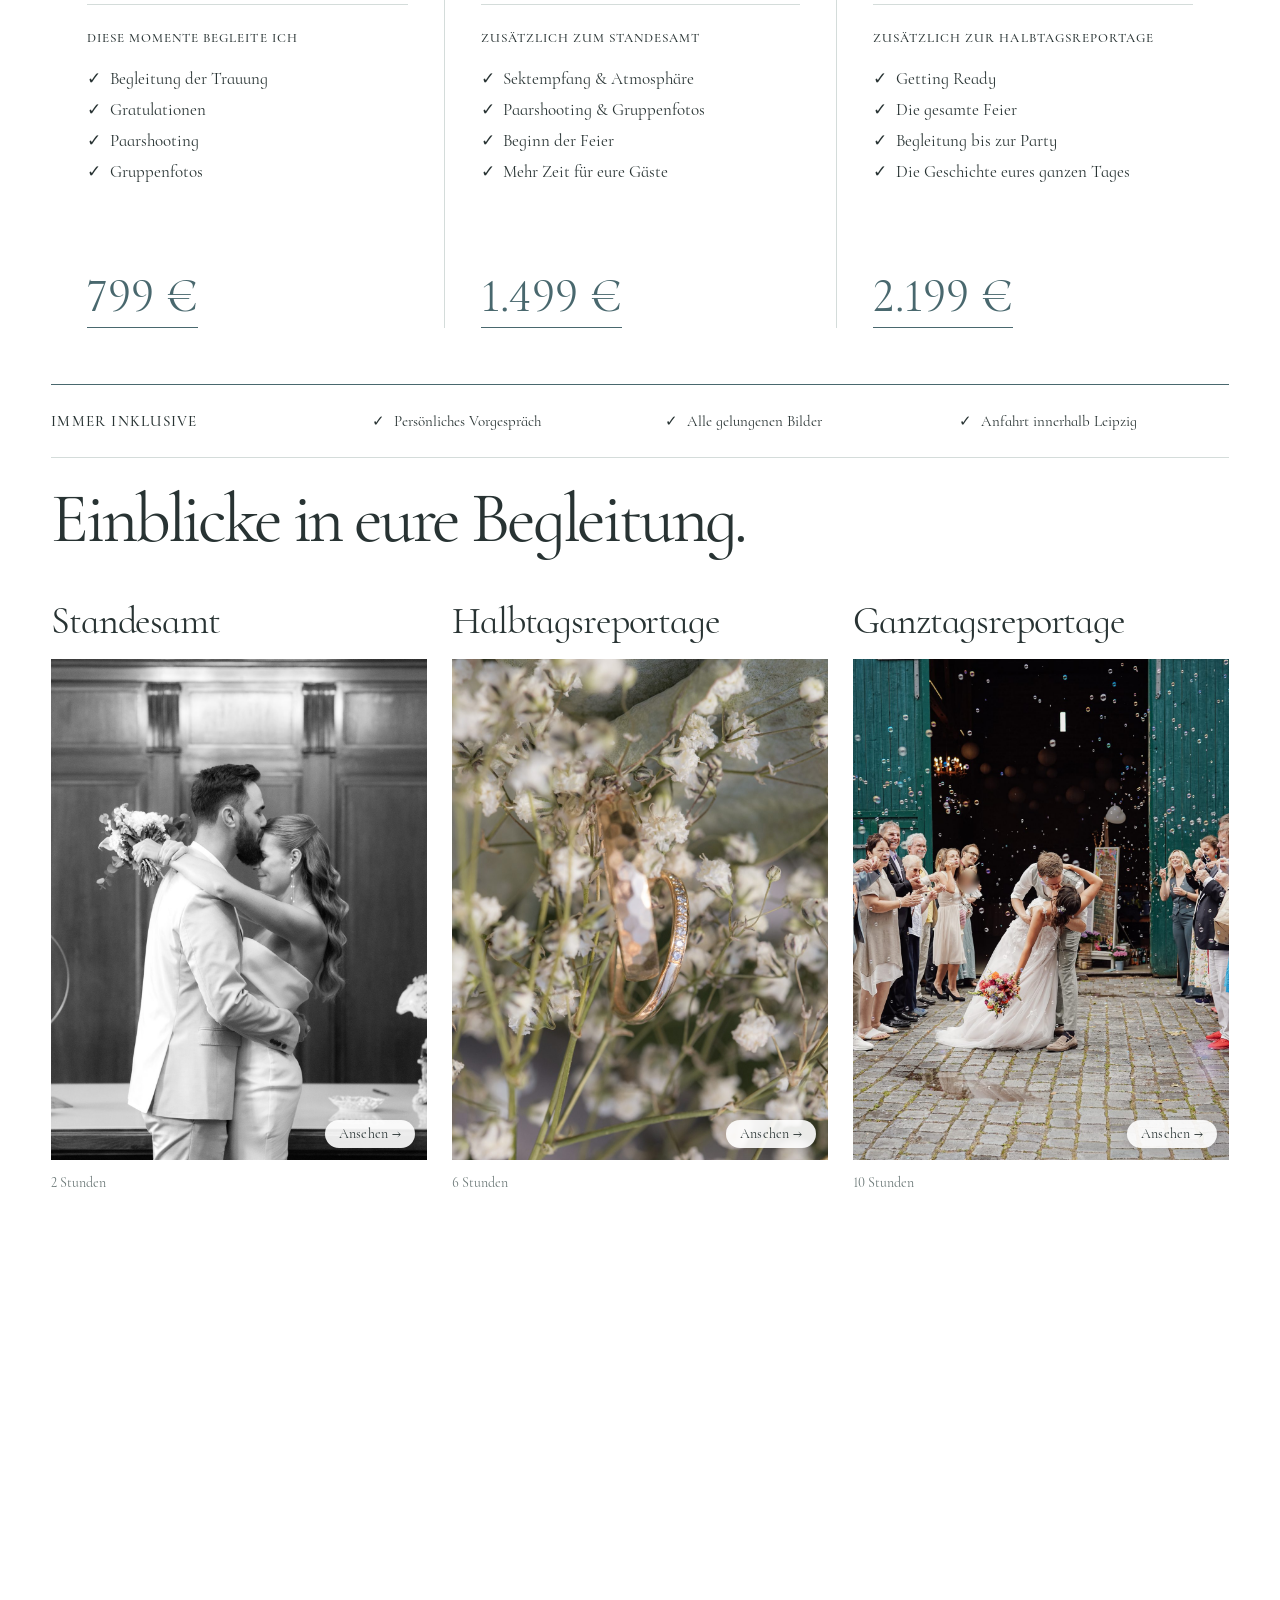
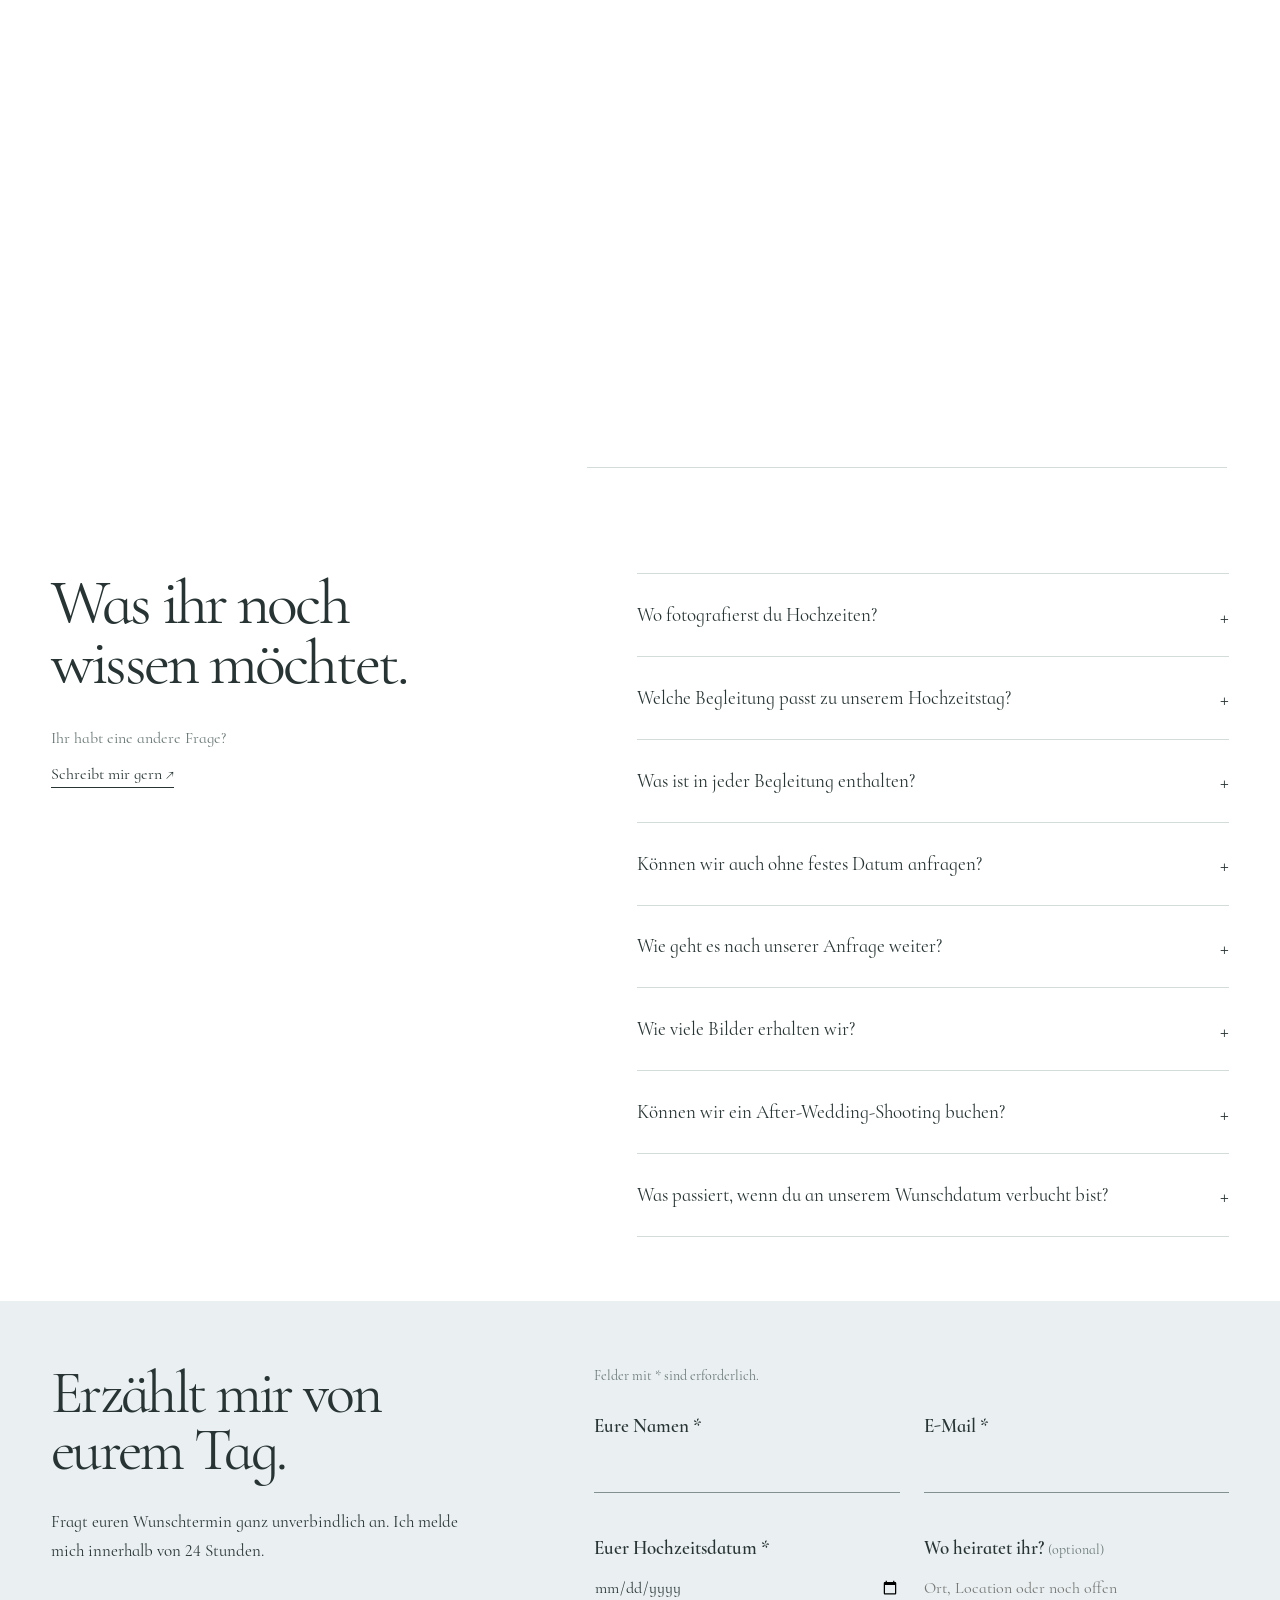
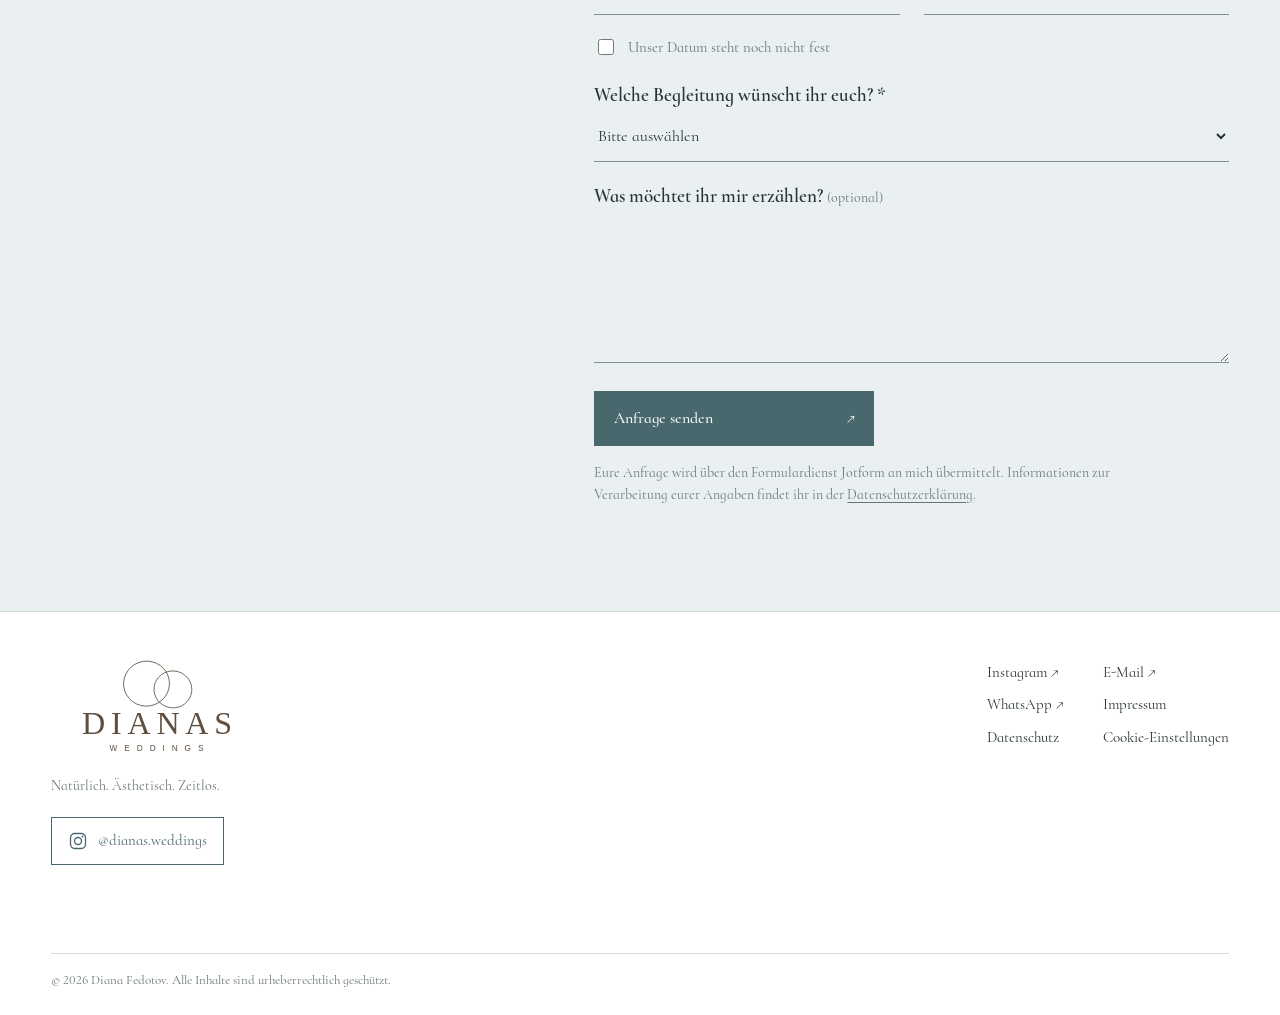
==== commit 07162540: "Startseite: nur noch 11 ausgewählte Fotos in der Bildleiste Co-Authored-By: Claude Opus 5.5 <noreply" ====
--- a/index.html
+++ b/index.html
@@ -105,7 +105,7 @@
             Die Galerie läuft automatisch und kann mit Trackpad, Maus oder Wischgeste horizontal bewegt werden.
           </p>
           <div class="portfolio-track" tabindex="0" aria-describedby="portfolio-instructions" data-slider-track>
-            <article class="portfolio-slide" aria-label="1 von 58" data-slide>
+            <article class="portfolio-slide" aria-label="1 von 11" data-slide>
               <img
                 class="site-image"
                 src="Samples/web/DSC00597.jpg"
@@ -113,10 +113,11 @@
                 width="1200"
                 height="1800"
                 fetchpriority="high"
-              />
-            </article>
-
-            <article class="portfolio-slide" aria-label="2 von 58" data-slide>
+               
+              />
+            </article>
+
+            <article class="portfolio-slide" aria-label="2 von 11" data-slide>
               <img
                 class="site-image"
                 src="Samples/web/DSC05236.jpg"
@@ -127,7 +128,7 @@
               />
             </article>
 
-            <article class="portfolio-slide" aria-label="3 von 58" data-slide>
+            <article class="portfolio-slide" aria-label="3 von 11" data-slide>
               <img
                 class="site-image"
                 src="Samples/web/_DSC2449-7.jpg"
@@ -138,7 +139,7 @@
               />
             </article>
 
-            <article class="portfolio-slide" aria-label="4 von 58" data-slide>
+            <article class="portfolio-slide" aria-label="4 von 11" data-slide>
               <img
                 class="site-image"
                 src="Samples/web/DSC00811-4.jpg"
@@ -149,7 +150,7 @@
               />
             </article>
 
-            <article class="portfolio-slide" aria-label="5 von 58" data-slide>
+            <article class="portfolio-slide" aria-label="5 von 11" data-slide>
               <img
                 class="site-image"
                 src="Samples/web/DSC03450.jpg"
@@ -160,7 +161,7 @@
               />
             </article>
 
-            <article class="portfolio-slide" aria-label="6 von 58" data-slide>
+            <article class="portfolio-slide" aria-label="6 von 11" data-slide>
               <img
                 class="site-image"
                 src="Samples/web/DSC05108-5.jpg"
@@ -171,7 +172,7 @@
               />
             </article>
 
-            <article class="portfolio-slide" aria-label="7 von 58" data-slide>
+            <article class="portfolio-slide" aria-label="7 von 11" data-slide>
               <img
                 class="site-image"
                 src="Samples/web/DSC05496.jpg"
@@ -182,561 +183,44 @@
               />
             </article>
 
-            <article class="portfolio-slide" aria-label="8 von 58" data-slide>
-              <img
-                class="site-image"
-                src="Samples/web/_DSC2610-7.jpg"
-                alt="Die Hände eines Brautpaars berühren sich vor einem grünen Garten"
-                width="1800"
-                height="1200"
-                loading="lazy"
-              />
-            </article>
-
-            <article class="portfolio-slide" aria-label="9 von 58" data-slide>
+            <article class="portfolio-slide" aria-label="8 von 11" data-slide>
+              <img
+                class="site-image"
+                src="Samples/web/DSC01222.jpg"
+                alt="Die Hände eines Brautpaars mit Ringen und Brautstrauß"
+                width="1200"
+                height="1800"
+                loading="lazy"
+              />
+            </article>
+
+            <article class="portfolio-slide" aria-label="9 von 11" data-slide>
+              <img
+                class="site-image"
+                src="Samples/web/DSC00547.jpg"
+                alt="Ein Brautpaar kommt jubelnd die Treppe des Standesamts herunter"
+                width="1200"
+                height="1800"
+                loading="lazy"
+              />
+            </article>
+
+            <article class="portfolio-slide" aria-label="10 von 11" data-slide>
+              <img
+                class="site-image"
+                src="Samples/web/0F9A8605.jpg"
+                alt="Eheringe zwischen zarten Schleierkrautblüten"
+                width="1200"
+                height="1800"
+                loading="lazy"
+              />
+            </article>
+
+            <article class="portfolio-slide" aria-label="11 von 11" data-slide>
               <img
                 class="site-image"
                 src="Samples/web/DSC03006.jpg"
                 alt="Ein Brautpaar küsst sich vor einer grünen Scheune zwischen Gästen und Seifenblasen"
-                width="1200"
-                height="1800"
-                loading="lazy"
-              />
-            </article>
-
-            <article class="portfolio-slide" aria-label="10 von 58" data-slide>
-              <img
-                class="site-image"
-                src="Samples/web/DSC00693-4.jpg"
-                alt="Eine Braut sitzt mit buntem Strauß am See vor einem kleinen Tempel"
-                width="1200"
-                height="1800"
-                loading="lazy"
-              />
-            </article>
-
-            <article class="portfolio-slide" aria-label="11 von 58" data-slide>
-              <img
-                class="site-image"
-                src="Samples/web/DSC04681-2.jpg"
-                alt="Ein Brautpaar umarmt sich innig im Trauzimmer"
-                width="1200"
-                height="1800"
-                loading="lazy"
-              />
-            </article>
-
-            <article class="portfolio-slide" aria-label="12 von 58" data-slide>
-              <img
-                class="site-image"
-                src="Samples/web/DSC04805-5.jpg"
-                alt="Ein Brautpaar ruht neben einem Flügel in einem hellen Saal"
-                width="1200"
-                height="1800"
-                loading="lazy"
-              />
-            </article>
-
-            <article class="portfolio-slide" aria-label="13 von 58" data-slide>
-              <img
-                class="site-image"
-                src="Samples/web/DSC01222.jpg"
-                alt="Die Hände eines Brautpaars mit Ringen und Brautstrauß"
-                width="1200"
-                height="1800"
-                loading="lazy"
-              />
-            </article>
-
-            <article class="portfolio-slide" aria-label="14 von 58" data-slide>
-              <img
-                class="site-image"
-                src="Samples/web/DSC00547.jpg"
-                alt="Ein Brautpaar kommt jubelnd die Treppe des Standesamts herunter"
-                width="1200"
-                height="1800"
-                loading="lazy"
-              />
-            </article>
-
-            <article class="portfolio-slide" aria-label="15 von 58" data-slide>
-              <img
-                class="site-image"
-                src="Samples/web/DSC04592-2.jpg"
-                alt="Die Ringschatulle in einer Glasschale"
-                width="1200"
-                height="1800"
-                loading="lazy"
-              />
-            </article>
-
-            <article class="portfolio-slide" aria-label="16 von 58" data-slide>
-              <img
-                class="site-image"
-                src="Samples/web/20260724-DSC04468-3.jpg"
-                alt="Eine Braut wartet lächelnd mit ihrem Strauß"
-                width="1200"
-                height="1800"
-                loading="lazy"
-              />
-            </article>
-
-            <article class="portfolio-slide" aria-label="17 von 58" data-slide>
-              <img
-                class="site-image"
-                src="Samples/web/DSC01248.jpg"
-                alt="Ein Brautpaar lacht sich Nase an Nase an"
-                width="1200"
-                height="1800"
-                loading="lazy"
-              />
-            </article>
-
-            <article class="portfolio-slide" aria-label="18 von 58" data-slide>
-              <img
-                class="site-image"
-                src="Samples/web/20260724-DSC01009-7.jpg"
-                alt="Ein Brautpaar tritt jubelnd aus dem Standesamt"
-                width="1200"
-                height="1800"
-                loading="lazy"
-              />
-            </article>
-
-            <article class="portfolio-slide" aria-label="19 von 58" data-slide>
-              <img
-                class="site-image"
-                src="Samples/web/DSC06867.jpg"
-                alt="Ein Bräutigam lacht, während ihm ein Gast die Fliege richtet"
-                width="1200"
-                height="1800"
-                loading="lazy"
-              />
-            </article>
-
-            <article class="portfolio-slide" aria-label="20 von 58" data-slide>
-              <img
-                class="site-image"
-                src="Samples/web/DSC05578.jpg"
-                alt="Freundinnen helfen der Braut beim Ankleiden"
-                width="1200"
-                height="1800"
-                loading="lazy"
-              />
-            </article>
-
-            <article class="portfolio-slide" aria-label="21 von 58" data-slide>
-              <img
-                class="site-image"
-                src="Samples/web/DSC01163-9.jpg"
-                alt="Eine Braut hält ihren Strauß hinter dem Rücken"
-                width="1200"
-                height="1800"
-                loading="lazy"
-              />
-            </article>
-
-            <article class="portfolio-slide" aria-label="22 von 58" data-slide>
-              <img
-                class="site-image"
-                src="Samples/web/DSC05186.jpg"
-                alt="Ein Brautpaar steht sich am Flussufer vertraut gegenüber"
-                width="1200"
-                height="1800"
-                loading="lazy"
-              />
-            </article>
-
-            <article class="portfolio-slide" aria-label="23 von 58" data-slide>
-              <img
-                class="site-image"
-                src="Samples/web/DSC01071-3.jpg"
-                alt="Die Hände eines Brautpaars mit Eheringen"
-                width="1800"
-                height="1200"
-                loading="lazy"
-              />
-            </article>
-
-            <article class="portfolio-slide" aria-label="24 von 58" data-slide>
-              <img
-                class="site-image"
-                src="Samples/web/DSC00927-5.jpg"
-                alt="Ein Brautpaar umarmt sich unter dem Schleier vor einem Schloss"
-                width="1200"
-                height="1800"
-                loading="lazy"
-              />
-            </article>
-
-            <article class="portfolio-slide" aria-label="25 von 58" data-slide>
-              <img
-                class="site-image"
-                src="Samples/web/DSC05278.jpg"
-                alt="Eine Braut umarmt ihren Bräutigam lachend von hinten"
-                width="1200"
-                height="1800"
-                loading="lazy"
-              />
-            </article>
-
-            <article class="portfolio-slide" aria-label="26 von 58" data-slide>
-              <img
-                class="site-image"
-                src="Samples/web/DSC00765.jpg"
-                alt="Eine Braut hält ihren weißen Rosenstrauß"
-                width="1200"
-                height="1800"
-                loading="lazy"
-              />
-            </article>
-
-            <article class="portfolio-slide" aria-label="27 von 58" data-slide>
-              <img
-                class="site-image"
-                src="Samples/web/DSC05010.jpg"
-                alt="Ein Brautpaar dreht sich lachend auf einer Wiese"
-                width="1200"
-                height="1800"
-                loading="lazy"
-              />
-            </article>
-
-            <article class="portfolio-slide" aria-label="28 von 58" data-slide>
-              <img
-                class="site-image"
-                src="Samples/web/DSC04534-9.jpg"
-                alt="Eine Braut hält ihren Blumenstrauß still unter dem Schleier"
-                width="1200"
-                height="1800"
-                loading="lazy"
-              />
-            </article>
-
-            <article class="portfolio-slide" aria-label="29 von 58" data-slide>
-              <img
-                class="site-image"
-                src="Samples/web/DSC00616.jpg"
-                alt="Ein Brautpaar küsst sich im Konfettiregen vor dem Standesamt"
-                width="1200"
-                height="1800"
-                loading="lazy"
-              />
-            </article>
-
-            <article class="portfolio-slide" aria-label="30 von 58" data-slide>
-              <img
-                class="site-image"
-                src="Samples/web/0F9A8605.jpg"
-                alt="Eheringe zwischen zarten Schleierkrautblüten"
-                width="1200"
-                height="1800"
-                loading="lazy"
-              />
-            </article>
-
-            <article class="portfolio-slide" aria-label="31 von 58" data-slide>
-              <img
-                class="site-image"
-                src="Samples/web/DSC00975-2.jpg"
-                alt="Ein Brautpaar kommt Hand in Hand eine Treppe herunter"
-                width="1200"
-                height="1800"
-                loading="lazy"
-              />
-            </article>
-
-            <article class="portfolio-slide" aria-label="32 von 58" data-slide>
-              <img
-                class="site-image"
-                src="Samples/web/DSC05501.jpg"
-                alt="Das Brautkleid hängt unter einer Pergola"
-                width="1200"
-                height="1800"
-                loading="lazy"
-              />
-            </article>
-
-            <article class="portfolio-slide" aria-label="33 von 58" data-slide>
-              <img
-                class="site-image"
-                src="Samples/web/DSC04793-7.jpg"
-                alt="Ein Brautpaar lehnt Rücken an Rücken am Fenster"
-                width="1200"
-                height="1800"
-                loading="lazy"
-              />
-            </article>
-
-            <article class="portfolio-slide" aria-label="34 von 58" data-slide>
-              <img
-                class="site-image"
-                src="Samples/web/_DSC2409-5.jpg"
-                alt="Eine Braut hält ihren gelben Strauß hinter dem Rücken des Bräutigams"
-                width="1800"
-                height="1200"
-                loading="lazy"
-              />
-            </article>
-
-            <article class="portfolio-slide" aria-label="35 von 58" data-slide>
-              <img
-                class="site-image"
-                src="Samples/web/DSC03811.jpg"
-                alt="Ein Brautpaar steht still inmitten vorbeilaufender Gäste"
-                width="1200"
-                height="1800"
-                loading="lazy"
-              />
-            </article>
-
-            <article class="portfolio-slide" aria-label="36 von 58" data-slide>
-              <img
-                class="site-image"
-                src="Samples/web/DSC04681-2.jpg"
-                alt="Die Braut betritt das Trauzimmer, der Bräutigam wartet"
-                width="1200"
-                height="1800"
-                loading="lazy"
-              />
-            </article>
-
-            <article class="portfolio-slide" aria-label="37 von 58" data-slide>
-              <img
-                class="site-image"
-                src="Samples/web/DSC05224-7.jpg"
-                alt="Ein Bräutigam hebt seine Braut zu einem Kuss hoch"
-                width="1200"
-                height="1800"
-                loading="lazy"
-              />
-            </article>
-
-            <article class="portfolio-slide" aria-label="38 von 58" data-slide>
-              <img
-                class="site-image"
-                src="Samples/web/DSC00314.jpg"
-                alt="Zwei Eheringe in einer Schatulle"
-                width="1200"
-                height="1800"
-                loading="lazy"
-              />
-            </article>
-
-            <article class="portfolio-slide" aria-label="39 von 58" data-slide>
-              <img
-                class="site-image"
-                src="Samples/web/DSC05638.jpg"
-                alt="Eine Braut betrachtet sich lächelnd im Spiegel"
-                width="1200"
-                height="1800"
-                loading="lazy"
-              />
-            </article>
-
-            <article class="portfolio-slide" aria-label="40 von 58" data-slide>
-              <img
-                class="site-image"
-                src="Samples/web/DSC05521-9.jpg"
-                alt="Ein Brautpaar läuft lachend über ein Feld"
-                width="1200"
-                height="1800"
-                loading="lazy"
-              />
-            </article>
-
-            <article class="portfolio-slide" aria-label="41 von 58" data-slide>
-              <img
-                class="site-image"
-                src="Samples/web/DSC04549.jpg"
-                alt="Ein Brautpaar liegt lachend zwischen Blumen"
-                width="1200"
-                height="1800"
-                loading="lazy"
-              />
-            </article>
-
-            <article class="portfolio-slide" aria-label="42 von 58" data-slide>
-              <img
-                class="site-image"
-                src="Samples/web/DSC05332-6.jpg"
-                alt="Ein weißer Brautstrauß in einer Vase auf dem Schleier"
-                width="1200"
-                height="1800"
-                loading="lazy"
-              />
-            </article>
-
-            <article class="portfolio-slide" aria-label="43 von 58" data-slide>
-              <img
-                class="site-image"
-                src="Samples/web/_DSC2092-7.jpg"
-                alt="Ein Brautpaar steht sich auf einer Schlossterrasse gegenüber"
-                width="1200"
-                height="1800"
-                loading="lazy"
-              />
-            </article>
-
-            <article class="portfolio-slide" aria-label="44 von 58" data-slide>
-              <img
-                class="site-image"
-                src="Samples/web/DSC06101.jpg"
-                alt="Liebevolle Details für die Braut auf einem Holztisch"
-                width="1200"
-                height="1800"
-                loading="lazy"
-              />
-            </article>
-
-            <article class="portfolio-slide" aria-label="45 von 58" data-slide>
-              <img
-                class="site-image"
-                src="Samples/web/_DSC2237-2.jpg"
-                alt="Ein Bräutigam lehnt lässig an einer Steinmauer"
-                width="1200"
-                height="1800"
-                loading="lazy"
-              />
-            </article>
-
-            <article class="portfolio-slide" aria-label="46 von 58" data-slide>
-              <img
-                class="site-image"
-                src="Samples/web/_DSC2488-13.jpg"
-                alt="Ein Brautpaar blickt vor einem Schloss in die Kamera"
-                width="1200"
-                height="1800"
-                loading="lazy"
-              />
-            </article>
-
-            <article class="portfolio-slide" aria-label="47 von 58" data-slide>
-              <img
-                class="site-image"
-                src="Samples/web/DSC00354.jpg"
-                alt="Ein Brautpaar verlässt Hand in Hand das Trauzimmer"
-                width="1200"
-                height="1800"
-                loading="lazy"
-              />
-            </article>
-
-            <article class="portfolio-slide" aria-label="48 von 58" data-slide>
-              <img
-                class="site-image"
-                src="Samples/web/DSC04516-5.jpg"
-                alt="Eine Braut steht still am Fenster eines hellen Saals"
-                width="1200"
-                height="1800"
-                loading="lazy"
-              />
-            </article>
-
-            <article class="portfolio-slide" aria-label="49 von 58" data-slide>
-              <img
-                class="site-image"
-                src="Samples/web/DSC03006.jpg"
-                alt="Ein Brautpaar küsst sich nachts im Kreis seiner Gäste und Wunderkerzen"
-                width="1200"
-                height="1800"
-                loading="lazy"
-              />
-            </article>
-
-            <article class="portfolio-slide" aria-label="50 von 58" data-slide>
-              <img
-                class="site-image"
-                src="Samples/web/DSC01115.jpg"
-                alt="Ein Brautpaar küsst sich, die Braut hält den Strauß in die Höhe"
-                width="1200"
-                height="1800"
-                loading="lazy"
-              />
-            </article>
-
-            <article class="portfolio-slide" aria-label="51 von 58" data-slide>
-              <img
-                class="site-image"
-                src="Samples/web/DSC00954-10.jpg"
-                alt="Ein Brautpaar blickt unter dem Schleier in die Kamera"
-                width="1200"
-                height="1800"
-                loading="lazy"
-              />
-            </article>
-
-            <article class="portfolio-slide" aria-label="52 von 58" data-slide>
-              <img
-                class="site-image"
-                src="Samples/web/DSC05167-5.jpg"
-                alt="Ein Bräutigam lächelt auf einer Wiese in die Kamera"
-                width="1200"
-                height="1800"
-                loading="lazy"
-              />
-            </article>
-
-            <article class="portfolio-slide" aria-label="53 von 58" data-slide>
-              <img
-                class="site-image"
-                src="Samples/web/DSC05097.jpg"
-                alt="Ein Bräutigam lässt seine Braut auf einer Wiese nach hinten sinken"
-                width="1200"
-                height="1800"
-                loading="lazy"
-              />
-            </article>
-
-            <article class="portfolio-slide" aria-label="54 von 58" data-slide>
-              <img
-                class="site-image"
-                src="Samples/web/DSC02647-2.jpg"
-                alt="Ein Bräutigam steckt seiner Braut den Ring an"
-                width="1200"
-                height="1800"
-                loading="lazy"
-              />
-            </article>
-
-            <article class="portfolio-slide" aria-label="55 von 58" data-slide>
-              <img
-                class="site-image"
-                src="Samples/web/DSC00882.jpg"
-                alt="Eine Braut feiert ausgelassen mit ihren Freundinnen"
-                width="1200"
-                height="1800"
-                loading="lazy"
-              />
-            </article>
-
-            <article class="portfolio-slide" aria-label="56 von 58" data-slide>
-              <img
-                class="site-image"
-                src="Samples/web/DSC00428-3.jpg"
-                alt="Eine Braut lehnt mit buntem Strauß lächelnd an einer Wand"
-                width="1200"
-                height="1800"
-                loading="lazy"
-              />
-            </article>
-
-            <article class="portfolio-slide" aria-label="57 von 58" data-slide>
-              <img
-                class="site-image"
-                src="Samples/web/DSC05308.jpg"
-                alt="Ein Brautpaar küsst sich vor einer Lichterwand"
-                width="1200"
-                height="1800"
-                loading="lazy"
-              />
-            </article>
-
-            <article class="portfolio-slide" aria-label="58 von 58" data-slide>
-              <img
-                class="site-image"
-                src="Samples/web/DSC05468-8.jpg"
-                alt="Ein Brautpaar lehnt Stirn an Stirn unter dem Schleier"
                 width="1200"
                 height="1800"
                 loading="lazy"
@@ -747,7 +231,7 @@
           <div class="slider-meta">
             <div class="slider-controls">
               <button type="button" aria-label="Vorheriges Bild" data-slider-prev>←</button>
-              <span data-slider-count>01 / 58</span>
+              <span data-slider-count>01 / 11</span>
               <button type="button" aria-label="Nächstes Bild" data-slider-next>→</button>
             </div>
             <div class="slider-progress" aria-hidden="true"><span data-slider-progress></span></div>
